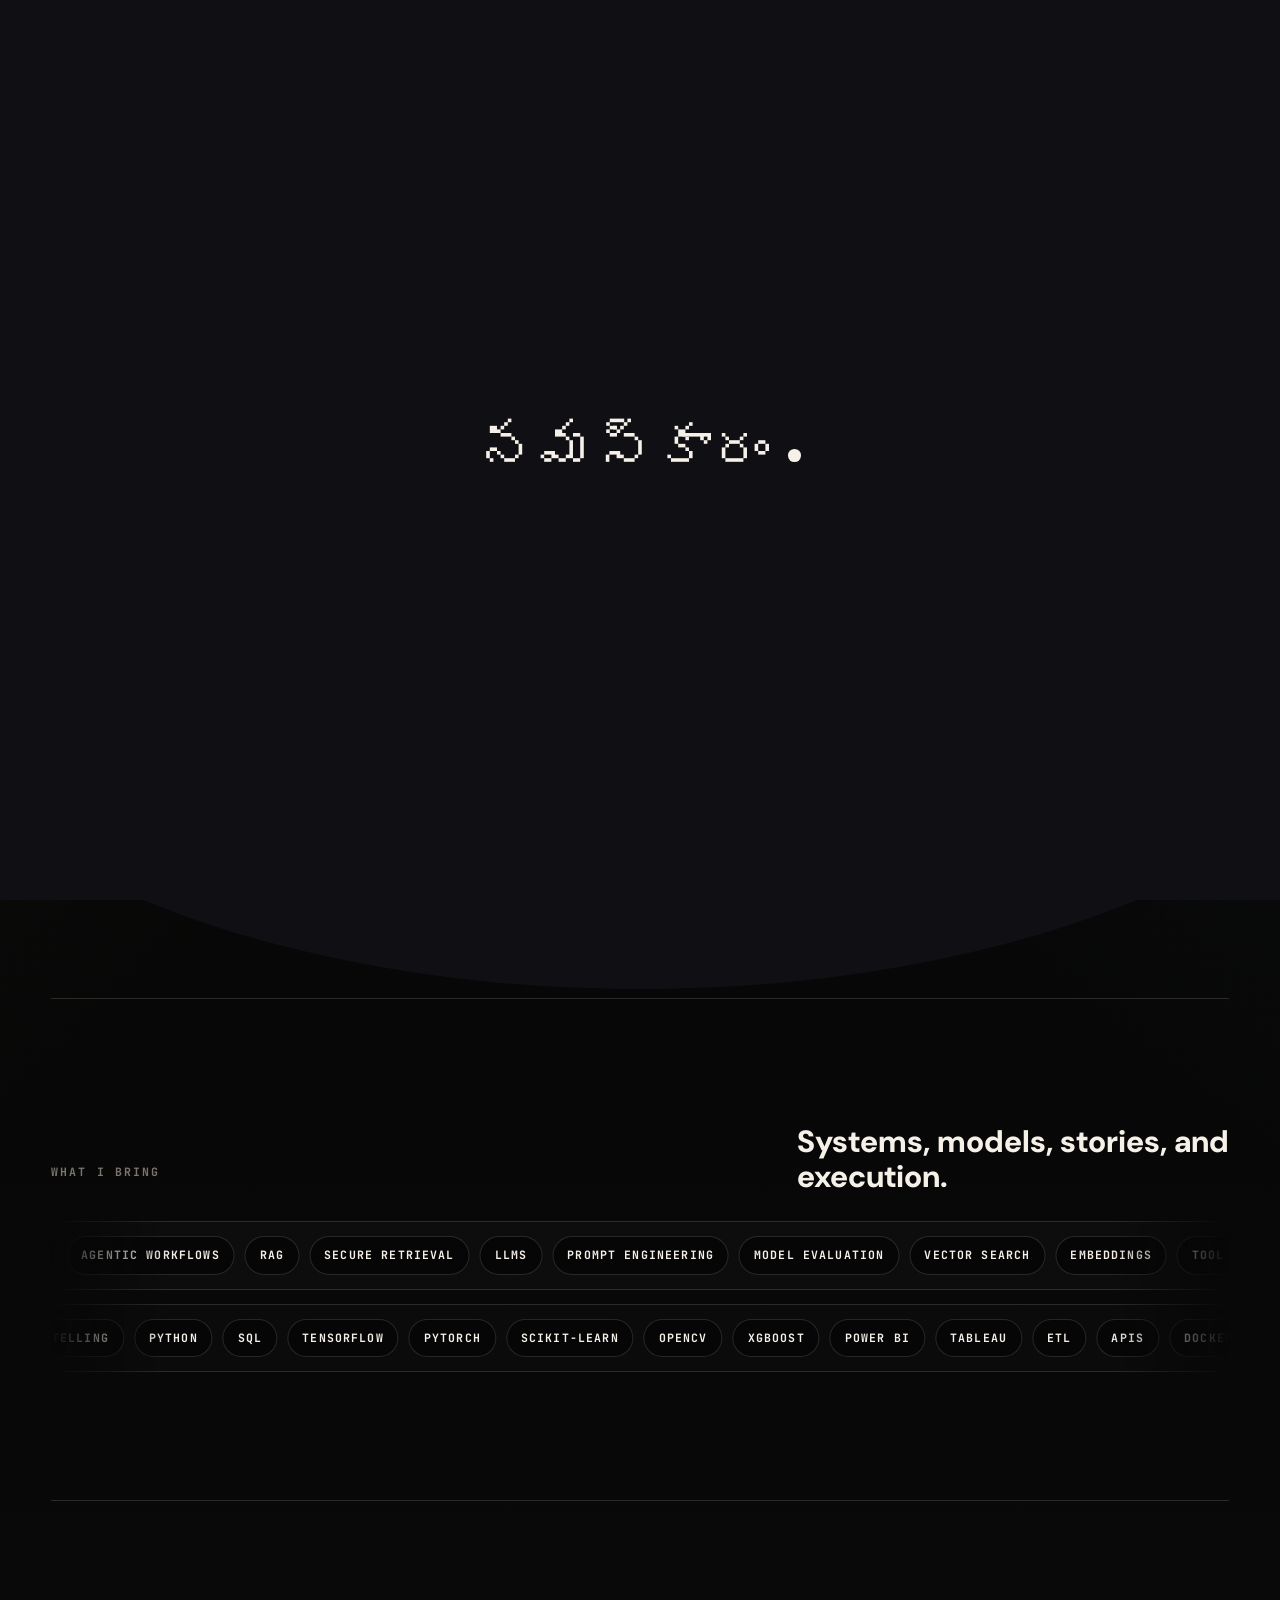
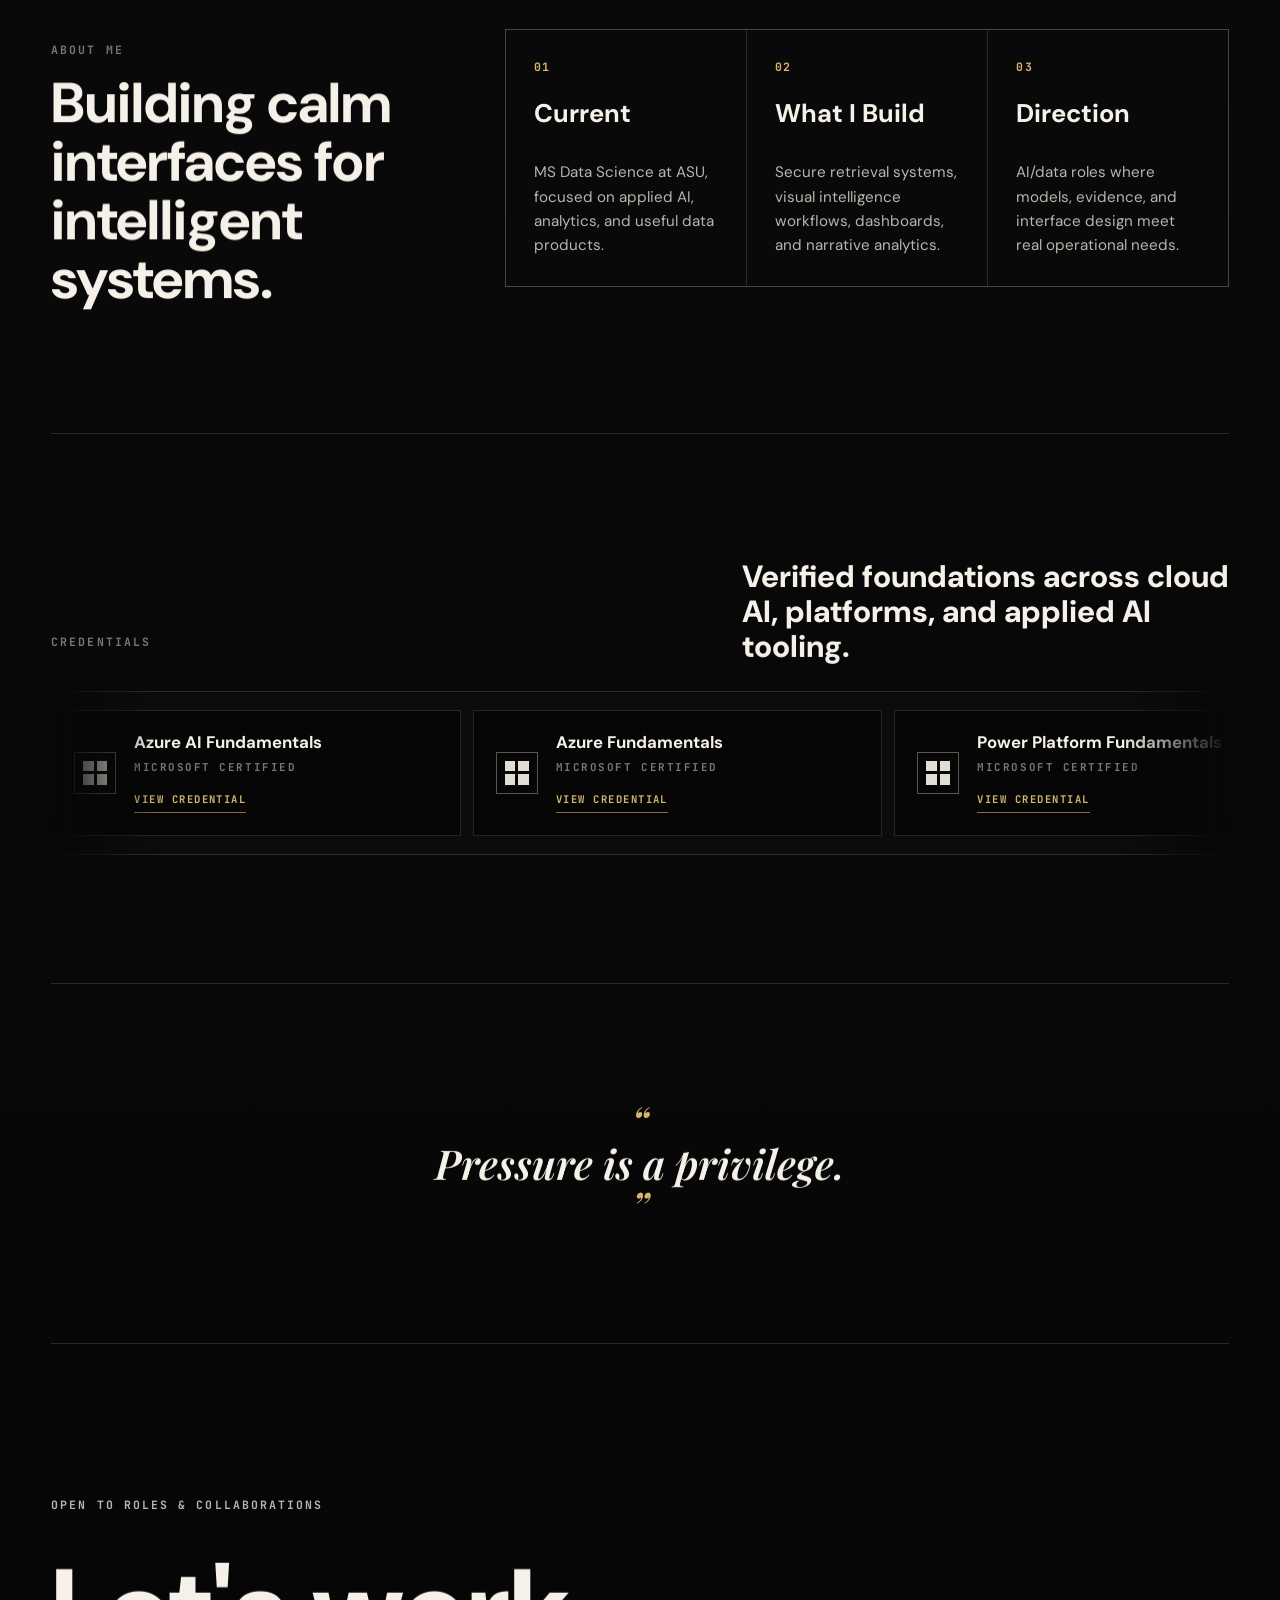
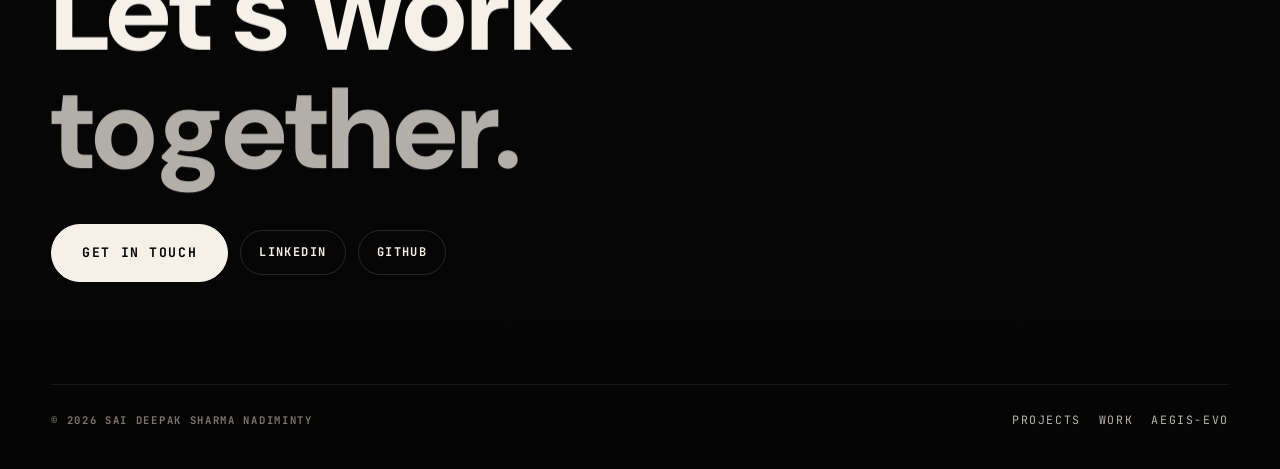
==== index.html @ 0e32b90c "inspired transition" ====
<!DOCTYPE html>
<html lang="en">
<head>
    <meta charset="UTF-8" />
    <meta name="viewport" content="width=device-width, initial-scale=1.0" />
    <title>Sai Deepak Sharma Nadiminty | AI/Data Portfolio</title>
    <meta name="description" content="Minimal portfolio homepage for Sai Deepak Sharma Nadiminty, AI/data scientist building applied AI systems, data products, and visual stories." />
    <meta name="author" content="Sai Deepak Sharma Nadiminty" />
    <meta name="theme-color" content="#050505" />
    <meta property="og:title" content="Sai Deepak Sharma Nadiminty | AI/Data Portfolio" />
    <meta property="og:description" content="Applied AI, secure RAG, computer vision, analytics, and data storytelling." />
    <meta property="og:type" content="website" />
    <meta property="og:image" content="phot ds.jpeg" />
    <link rel="preconnect" href="https://fonts.googleapis.com" />
    <link rel="preconnect" href="https://fonts.gstatic.com" crossorigin />
    <link href="https://fonts.googleapis.com/css2?family=DM+Sans:wght@400;500;600;700;800&amp;family=JetBrains+Mono:wght@400;600;700&amp;family=Playfair+Display:ital,wght@1,600&amp;display=swap" rel="stylesheet" />
    <script>
        (function () {
            var d = document.documentElement;
            var reduced = window.matchMedia("(prefers-reduced-motion: reduce)").matches;
            var arriving = false;
            try { arriving = !!sessionStorage.getItem("sdsn-transition"); } catch (e) {}
            if (arriving) d.classList.add("is-arriving");
            else if (!reduced) d.classList.add("is-loading");
            setTimeout(function () { d.classList.remove("is-arriving", "is-loading"); }, 4000);
        })();
    </script>
    <link rel="stylesheet" href="styles.css?v=award-29" />
    <noscript>
        <style>
            .loading-screen { display: none !important; }
            .luxury-reveal,
            .luxury-reveal [data-stagger] > * {
                opacity: 1 !important;
                transform: none !important;
            }
        </style>
    </noscript>
</head>
<body class="home-page">
    <div class="loading-screen" aria-hidden="true">
        <div class="rounded-div-wrap top"><div class="rounded-div"></div></div>
        <div class="loading-words">
            <span class="loading-word">Hello</span>
            <span class="dot"></span>
        </div>
        <div class="rounded-div-wrap bottom"><div class="rounded-div"></div></div>
    </div>

    <a class="skip-link" href="#main">Skip to content</a>

    <header class="site-header">
        <a class="brand" href="index.html" aria-label="SDSN home">SDSN</a>
        <button class="nav-toggle" type="button" aria-label="Open navigation" aria-expanded="false">
            <span></span>
        </button>
        <nav class="site-nav" aria-label="Primary navigation">
            <a href="work.html">Projects</a>
            <a href="profile.html">Work</a>
            <a href="aegis-evo.html">Aegis-Evo</a>
            <a href="resume_new.pdf">Resume</a>
        </nav>
    </header>

    <main id="main">
        <section class="home-hero luxury-reveal">
            <div class="home-copy">
                <p class="eyebrow">AI / DATA / SYSTEMS</p>
                <h1><span class="name-primary">Sai Deepak</span><span class="name-secondary">Sharma Nadiminty</span></h1>
                <p class="home-position">I design applied AI systems and data products that make complex signals usable.</p>
                <div class="signal-strip" aria-label="Current focus">
                    <span>MS Data Science at ASU</span>
                    <span>Strategic Marketing Analyst</span>
                    <span>AI / ML / Analytics</span>
                </div>
                <p class="home-note">
                    I work across secure retrieval, visual intelligence, predictive analytics, and data storytelling. My focus is building tools that feel calm to use, but rigorous underneath.
                </p>
                <div class="action-row">
                    <a class="button primary" href="work.html"><span>View Projects</span></a>
                    <a class="button" href="profile.html"><span>Work</span></a>
                    <a class="button" href="aegis-evo.html"><span>Case Study</span></a>
                    <a class="button ghost" href="resume_new.pdf"><span>Resume</span></a>
                    <a class="github-icon-link" href="https://github.com/deepaksharma0801" target="_blank" rel="noreferrer" aria-label="Open GitHub profile">
                        <svg viewBox="0 0 24 24" focusable="false" aria-hidden="true">
                            <path d="M12 2C6.48 2 2 6.58 2 12.22c0 4.5 2.86 8.32 6.84 9.67.5.1.68-.22.68-.49 0-.24-.01-1.04-.01-1.9-2.78.62-3.37-1.22-3.37-1.22-.45-1.18-1.11-1.49-1.11-1.49-.91-.64.07-.63.07-.63 1 .07 1.53 1.06 1.53 1.06.9 1.56 2.35 1.11 2.92.85.09-.66.35-1.11.63-1.37-2.22-.26-4.56-1.14-4.56-5.05 0-1.12.39-2.03 1.03-2.75-.1-.26-.45-1.3.1-2.71 0 0 .84-.27 2.75 1.05A9.32 9.32 0 0 1 12 6.9c.85 0 1.7.12 2.5.34 1.9-1.32 2.74-1.05 2.74-1.05.55 1.41.21 2.45.1 2.71.65.72 1.03 1.63 1.03 2.75 0 3.92-2.34 4.78-4.57 5.04.36.32.68.94.68 1.9 0 1.37-.01 2.47-.01 2.81 0 .27.18.59.69.49A10.05 10.05 0 0 0 22 12.22C22 6.58 17.52 2 12 2Z" />
                        </svg>
                    </a>
                </div>
                <a class="scroll-cue" href="#skills-ribbon-title" aria-label="Scroll to skills">
                    <span></span>
                    Scroll
                </a>
            </div>
            <aside class="home-media" aria-label="Portrait of Sai Deepak Sharma Nadiminty">
                <figure class="home-portrait">
                    <img src="phot ds.jpeg" alt="Sai Deepak Sharma Nadiminty" />
                </figure>
            </aside>
        </section>

        <section class="skill-ribbon luxury-reveal" aria-labelledby="skills-ribbon-title">
            <div class="ribbon-heading">
                <p class="section-kicker" id="skills-ribbon-title">What I Bring</p>
                <strong>Systems, models, stories, and execution.</strong>
            </div>
            <div class="skill-marquee" aria-label="AI systems and agent technologies">
                <div class="skill-track">
                    <span>AI Agents</span>
                    <span>Agentic Workflows</span>
                    <span>RAG</span>
                    <span>Secure Retrieval</span>
                    <span>LLMs</span>
                    <span>Prompt Engineering</span>
                    <span>Model Evaluation</span>
                    <span>Vector Search</span>
                    <span>Embeddings</span>
                    <span>Tool Calling</span>
                    <span>Multimodal AI</span>
                    <span>Computer Vision</span>
                    <span>AGI Research</span>
                    <span>AI Safety</span>
                    <span>AI Agents</span>
                    <span>Agentic Workflows</span>
                    <span>RAG</span>
                    <span>Secure Retrieval</span>
                    <span>LLMs</span>
                    <span>Prompt Engineering</span>
                    <span>Model Evaluation</span>
                    <span>Vector Search</span>
                    <span>Embeddings</span>
                    <span>Tool Calling</span>
                    <span>Multimodal AI</span>
                    <span>Computer Vision</span>
                    <span>AGI Research</span>
                    <span>AI Safety</span>
                </div>
            </div>
            <div class="skill-marquee reverse" aria-label="Data, analytics, and engineering technologies">
                <div class="skill-track">
                    <span>Python</span>
                    <span>SQL</span>
                    <span>TensorFlow</span>
                    <span>PyTorch</span>
                    <span>Scikit-Learn</span>
                    <span>OpenCV</span>
                    <span>XGBoost</span>
                    <span>Power BI</span>
                    <span>Tableau</span>
                    <span>ETL</span>
                    <span>APIs</span>
                    <span>Docker</span>
                    <span>GitHub</span>
                    <span>Forecasting</span>
                    <span>Data Storytelling</span>
                    <span>Python</span>
                    <span>SQL</span>
                    <span>TensorFlow</span>
                    <span>PyTorch</span>
                    <span>Scikit-Learn</span>
                    <span>OpenCV</span>
                    <span>XGBoost</span>
                    <span>Power BI</span>
                    <span>Tableau</span>
                    <span>ETL</span>
                    <span>APIs</span>
                    <span>Docker</span>
                    <span>GitHub</span>
                    <span>Forecasting</span>
                    <span>Data Storytelling</span>
                </div>
            </div>
        </section>

        <section class="home-overview luxury-reveal" aria-labelledby="overview-title">
            <div>
                <p class="section-kicker" id="overview-title">About Me</p>
                <h2>Building calm interfaces for intelligent systems.</h2>
            </div>
            <div class="overview-grid" aria-label="Portfolio focus areas" data-stagger>
                <article>
                    <span>01</span>
                    <strong>Current</strong>
                    <p>MS Data Science at ASU, focused on applied AI, analytics, and useful data products.</p>
                </article>
                <article>
                    <span>02</span>
                    <strong>What I Build</strong>
                    <p>Secure retrieval systems, visual intelligence workflows, dashboards, and narrative analytics.</p>
                </article>
                <article>
                    <span>03</span>
                    <strong>Direction</strong>
                    <p>AI/data roles where models, evidence, and interface design meet real operational needs.</p>
                </article>
            </div>
        </section>

        <section class="credential-strip luxury-reveal" aria-labelledby="credential-title">
            <div class="ribbon-heading">
                <p class="section-kicker" id="credential-title">Credentials</p>
                <strong>Verified foundations across cloud AI, platforms, and applied AI tooling.</strong>
            </div>
            <div class="credential-marquee" aria-label="Certifications and credentials">
                <div class="credential-track">
                    <a class="credential-card" href="https://learn.microsoft.com/en-us/users/NSDeepakSharma-5841/credentials/FE0ED9E50D56A40D?ref=https%3a%2f%2fwww.linkedin.com%2f">
                        <span class="logo-mark microsoft-mark" aria-hidden="true"><i></i><i></i><i></i><i></i></span>
                        <span><strong>Azure AI Fundamentals</strong><em>Microsoft Certified</em><b>View credential</b></span>
                    </a>
                    <a class="credential-card" href="https://learn.microsoft.com/en-us/users/nsdeepaksharma-5841/credentials/9ed4a5f6b6298a3?ref=https%3A%2F%2Fwww.linkedin.com%2F">
                        <span class="logo-mark microsoft-mark" aria-hidden="true"><i></i><i></i><i></i><i></i></span>
                        <span><strong>Azure Fundamentals</strong><em>Microsoft Certified</em><b>View credential</b></span>
                    </a>
                    <a class="credential-card" href="https://learn.microsoft.com/en-us/users/nsdeepaksharma-5841/credentials/A2FB8C8C0C4C7532?ref=https%3A%2F%2Fwww.linkedin.com%2F">
                        <span class="logo-mark microsoft-mark" aria-hidden="true"><i></i><i></i><i></i><i></i></span>
                        <span><strong>Power Platform Fundamentals</strong><em>Microsoft Certified</em><b>View credential</b></span>
                    </a>
                    <a class="credential-card" href="https://verify.skilljar.com/c/kc8pvhdf4278">
                        <span class="logo-mark anthropic-mark" aria-hidden="true">A</span>
                        <span><strong>Anthropic Credential</strong><em>Verified AI coursework</em><b>View credential</b></span>
                    </a>
                    <a class="credential-card" href="https://learn.microsoft.com/en-us/users/NSDeepakSharma-5841/credentials/FE0ED9E50D56A40D?ref=https%3a%2f%2fwww.linkedin.com%2f">
                        <span class="logo-mark microsoft-mark" aria-hidden="true"><i></i><i></i><i></i><i></i></span>
                        <span><strong>Azure AI Fundamentals</strong><em>Microsoft Certified</em><b>View credential</b></span>
                    </a>
                    <a class="credential-card" href="https://learn.microsoft.com/en-us/users/nsdeepaksharma-5841/credentials/9ed4a5f6b6298a3?ref=https%3A%2F%2Fwww.linkedin.com%2F">
                        <span class="logo-mark microsoft-mark" aria-hidden="true"><i></i><i></i><i></i><i></i></span>
                        <span><strong>Azure Fundamentals</strong><em>Microsoft Certified</em><b>View credential</b></span>
                    </a>
                    <a class="credential-card" href="https://learn.microsoft.com/en-us/users/nsdeepaksharma-5841/credentials/A2FB8C8C0C4C7532?ref=https%3A%2F%2Fwww.linkedin.com%2F">
                        <span class="logo-mark microsoft-mark" aria-hidden="true"><i></i><i></i><i></i><i></i></span>
                        <span><strong>Power Platform Fundamentals</strong><em>Microsoft Certified</em><b>View credential</b></span>
                    </a>
                    <a class="credential-card" href="https://verify.skilljar.com/c/kc8pvhdf4278">
                        <span class="logo-mark anthropic-mark" aria-hidden="true">A</span>
                        <span><strong>Anthropic Credential</strong><em>Verified AI coursework</em><b>View credential</b></span>
                    </a>
                </div>
            </div>
        </section>

        <section class="closing-quote luxury-reveal" aria-label="Personal motto">
            <blockquote>Pressure is a privilege.</blockquote>
        </section>
    </main>

    <footer class="site-footer luxury-reveal">
        <div class="footer-cta">
            <p class="eyebrow">Open to roles &amp; collaborations</p>
            <h2 class="footer-title"><span>Let's work</span><span class="footer-title-accent">together.</span></h2>
            <div class="footer-actions">
                <a class="button primary pill-lg" href="mailto:deepak.nadiminti@gmail.com"><span>Get in touch</span></a>
                <a class="button" href="https://www.linkedin.com/in/sai-deepak-sharma-09518b210/" target="_blank" rel="noreferrer"><span>LinkedIn</span></a>
                <a class="button" href="https://github.com/deepaksharma0801" target="_blank" rel="noreferrer"><span>GitHub</span></a>
            </div>
        </div>
        <div class="footer-meta">
            <p>© 2026 Sai Deepak Sharma Nadiminty</p>
            <div class="footer-links">
                <a href="work.html">Projects</a>
                <a href="profile.html">Work</a>
                <a href="aegis-evo.html">Aegis-Evo</a>
            </div>
        </div>
    </footer>

    <script src="assets/vendor/gsap.min.js"></script>
    <script src="assets/vendor/ScrollTrigger.min.js"></script>
    <script src="assets/vendor/lenis.min.js"></script>
    <script src="script.js?v=award-29"></script>
    <script src="motion.js?v=award-29"></script>
</body>
</html>
---- styles.css ----
:root {
    --black: #050505;
    --graphite: #151515;
    --graphite-2: #202020;
    --ivory: #f5f0e8;
    --platinum: #b9b5ad;
    --dim: #7b766d;
    --gold: #d7b56d;
    --blue: #8fb8c8;
    --line: rgba(245, 240, 232, 0.14);
    --line-soft: rgba(245, 240, 232, 0.08);
    --panel: rgba(245, 240, 232, 0.045);
    --max: 1240px;
    --serifless: "DM Sans", Inter, system-ui, -apple-system, BlinkMacSystemFont, "Segoe UI", sans-serif;
    --mono: "JetBrains Mono", "SFMono-Regular", Consolas, monospace;
    --quote: "Playfair Display", Georgia, "Times New Roman", serif;
    --ease-out: cubic-bezier(0.16, 1, 0.3, 1);
    --ease-inout: cubic-bezier(0.76, 0, 0.24, 1);
    --dur-fast: 0.2s;
    --dur-base: 0.45s;
    --dur-slow: 0.8s;
    --rise: 24px;
    --stagger: 70ms;
}

* {
    box-sizing: border-box;
}

html {
    scroll-behavior: smooth;
    background: var(--black);
}

body {
    margin: 0;
    min-height: 100vh;
    overflow-x: hidden;
    background:
        linear-gradient(140deg, rgba(215, 181, 109, 0.055) 0%, transparent 24%),
        linear-gradient(215deg, rgba(143, 184, 200, 0.05) 0%, transparent 26%),
        linear-gradient(180deg, #050505 0%, #090909 48%, #050505 100%);
    color: var(--ivory);
    font-family: var(--serifless);
    line-height: 1.6;
}

body::before {
    content: "";
    position: fixed;
    inset: 0;
    z-index: -1;
    background-image:
        repeating-linear-gradient(90deg, rgba(245, 240, 232, 0.018) 0 1px, transparent 1px 4px),
        repeating-linear-gradient(0deg, rgba(245, 240, 232, 0.012) 0 1px, transparent 1px 5px);
    opacity: 0.11;
    mix-blend-mode: screen;
}

a {
    color: inherit;
}

:focus-visible {
    outline: 1px solid rgba(215, 181, 109, 0.75);
    outline-offset: 3px;
}

img {
    display: block;
    max-width: 100%;
}

.home-copy,
.work-content,
.profile-copy,
.case-copy,
.minimal-list strong,
.home-note,
.lede,
.body-copy,
.project-summary {
    min-width: 0;
}

.skip-link {
    position: absolute;
    left: 24px;
    top: -80px;
    z-index: 20;
    padding: 10px 14px;
    border: 1px solid var(--line);
    background: var(--ivory);
    color: var(--black);
    text-decoration: none;
}

.skip-link:focus {
    top: 18px;
}

/* ---------------------------------------------------------------------------
   Loading / transition screen (Snellenberg anatomy):
   a fixed panel with convex curved edges made from oversized rounded divs in
   overflow-hidden wraps. Reused for the hello preloader and page transitions.
   Hidden by default; html.is-loading / html.is-arriving (stamped by the inline
   head script before first paint) start it covering the page.
--------------------------------------------------------------------------- */
.loading-screen {
    position: fixed;
    inset: 0;
    z-index: 100;
    display: grid;
    place-items: center;
    background: #101014;
    pointer-events: none;
    visibility: hidden;
    transform: translateY(100%);
}

html.is-loading .loading-screen,
html.is-arriving .loading-screen {
    visibility: visible;
    transform: translateY(0);
}

.rounded-div-wrap {
    position: absolute;
    left: 0;
    width: 100%;
    height: 10vh;
    overflow: hidden;
    pointer-events: none;
}

.rounded-div-wrap.top {
    top: 0;
    transform: translateY(-99%);
}

.rounded-div-wrap.bottom {
    bottom: 0;
    transform: translateY(99%);
}

.rounded-div {
    position: absolute;
    left: -10%;
    width: 120%;
    height: 750px;
    background: #101014;
    border-radius: 50%;
}

.rounded-div-wrap.top .rounded-div {
    top: 0;
}

.rounded-div-wrap.bottom .rounded-div {
    bottom: 0;
}

.loading-words {
    display: flex;
    align-items: center;
    gap: 0.32em;
    color: var(--ivory);
    font-size: clamp(2.1rem, 5vw, 3.6rem);
    font-weight: 500;
    line-height: 1;
}

.loading-words .dot {
    width: 0.22em;
    height: 0.22em;
    border-radius: 50%;
    background: var(--ivory);
    align-self: center;
    margin-top: 0.18em;
}

.loading-word {
    display: block;
    min-height: 1em;
}

.site-header {
    position: sticky;
    top: 0;
    z-index: 30;
    display: flex;
    align-items: center;
    justify-content: space-between;
    width: min(100% - 8vw, var(--max));
    margin: 0 auto;
    padding: 22px 0;
    border-bottom: 1px solid var(--line-soft);
    backdrop-filter: blur(18px);
}

.brand,
.site-nav a,
.nav-toggle {
    font-family: var(--mono);
    font-size: 0.76rem;
    font-weight: 700;
    letter-spacing: 0.16em;
    text-transform: uppercase;
    text-decoration: none;
}

.brand {
    color: var(--ivory);
}

.site-nav {
    display: flex;
    gap: clamp(18px, 3vw, 36px);
    align-items: center;
}

.site-nav a {
    color: var(--platinum);
    position: relative;
}

.site-nav a::after {
    content: "";
    position: absolute;
    left: 0;
    bottom: -8px;
    width: 0;
    height: 1px;
    background: var(--gold);
    transition: width 0.28s ease;
}

.site-nav a:hover::after,
.site-nav a[aria-current="page"]::after {
    width: 100%;
}

.nav-toggle {
    display: none;
    width: 42px;
    height: 42px;
    border: 1px solid var(--line);
    border-radius: 999px;
    background: transparent;
    color: var(--ivory);
}

.nav-toggle span,
.nav-toggle span::before,
.nav-toggle span::after {
    display: block;
    width: 16px;
    height: 1px;
    margin: 0 auto;
    background: currentColor;
    content: "";
    transition: transform 0.24s ease;
}

.nav-toggle span::before {
    transform: translateY(-6px);
}

.nav-toggle span::after {
    transform: translateY(5px);
}

body.nav-open .nav-toggle span {
    background: transparent;
}

body.nav-open .nav-toggle span::before {
    transform: rotate(45deg);
}

body.nav-open .nav-toggle span::after {
    transform: rotate(-45deg);
}

main {
    width: min(100% - 8vw, var(--max));
    margin: 0 auto;
}

.home-hero {
    min-height: calc(100vh - 88px);
    display: grid;
    grid-template-columns: minmax(0, 0.94fr) minmax(280px, 0.36fr);
    gap: clamp(42px, 8vw, 118px);
    align-items: center;
    padding: clamp(48px, 7vw, 96px) 0 clamp(58px, 8vw, 108px);
}

.eyebrow,
.section-kicker,
.meta,
.project-number,
.mini-label {
    color: var(--dim);
    font-family: var(--mono);
    font-size: 0.72rem;
    font-weight: 700;
    letter-spacing: 0.18em;
    text-transform: uppercase;
}

.home-copy h1,
.page-hero h1,
.section-heading h2,
.case-title {
    margin: 0;
    color: var(--ivory);
    font-weight: 800;
    letter-spacing: 0;
    line-height: 0.82;
}

.home-copy h1 {
    margin-top: clamp(24px, 4vw, 46px);
    font-size: clamp(4rem, 7.2vw, 6.75rem);
    max-width: 820px;
    overflow-wrap: normal;
    position: relative;
}

.home-copy h1 span {
    display: block;
}

.home-copy h1 .name-primary {
    color: var(--ivory);
}

.home-copy h1 .name-secondary {
    color: rgba(245, 240, 232, 0.72);
}

.home-copy h1::after {
    content: "";
    position: absolute;
    left: 0;
    bottom: -18px;
    width: min(220px, 42%);
    height: 1px;
    background: linear-gradient(90deg, var(--gold), transparent);
    transform: scaleX(1);
    transform-origin: left;
    transition: transform 1s var(--ease-out) 0.7s;
}

html.has-motion body:not(.hero-done) .home-copy h1::after {
    transform: scaleX(0);
    transition: none;
}

.home-position {
    max-width: 660px;
    margin: clamp(32px, 4vw, 48px) 0 0;
    color: var(--ivory);
    font-size: clamp(1.35rem, 2.3vw, 2.25rem);
    line-height: 1.12;
    letter-spacing: 0;
}

.signal-strip {
    width: min(100%, 680px);
    display: grid;
    grid-template-columns: repeat(3, minmax(0, 1fr));
    gap: 1px;
    margin-top: clamp(22px, 3vw, 32px);
    border: 1px solid var(--line);
    background: var(--line);
}

.signal-strip span {
    min-height: 52px;
    display: flex;
    align-items: center;
    padding: 13px 15px;
    color: var(--platinum);
    background: rgba(5, 5, 5, 0.84);
    font-family: var(--mono);
    font-size: 0.66rem;
    font-weight: 700;
    letter-spacing: 0.1em;
    line-height: 1.35;
    text-transform: uppercase;
}

.home-note,
.lede,
.body-copy,
.site-footer p,
.project-summary,
.profile-copy p,
.case-copy p {
    color: var(--platinum);
}

.home-note {
    max-width: 620px;
    margin-top: 22px;
    font-size: 1.03rem;
    line-height: 1.75;
}

.action-row {
    display: flex;
    flex-wrap: wrap;
    gap: 10px;
    margin-top: 34px;
}

.button {
    min-height: 44px;
    display: inline-flex;
    align-items: center;
    justify-content: center;
    padding: 12px 18px;
    border: 1px solid var(--line);
    border-radius: 999px;
    color: var(--ivory);
    background: transparent;
    font-family: var(--mono);
    font-size: 0.75rem;
    font-weight: 700;
    letter-spacing: 0.12em;
    text-decoration: none;
    text-transform: uppercase;
    position: relative;
    overflow: hidden;
    transition: transform 0.24s ease, border-color 0.24s ease, background 0.24s ease;
}

/* Pill fill: a circle rises from below the pill and floods it on hover. */
.button {
    --fill: var(--ivory);
    --ink-hover: var(--black);
    transition: color 0.35s var(--ease-out), border-color 0.35s ease;
}

.button::before {
    content: "";
    position: absolute;
    left: -12%;
    top: 108%;
    width: 124%;
    aspect-ratio: 1 / 1;
    border-radius: 50%;
    background: var(--fill);
    transition: top 0.5s var(--ease-out);
    z-index: 1;
}

.button > span {
    position: relative;
    z-index: 2;
}

.button:hover::before,
.button:focus-visible::before {
    top: -60%;
}

.button:hover,
.button:focus-visible {
    color: var(--ink-hover);
    border-color: var(--ivory);
}

.button.primary {
    background: var(--ivory);
    border-color: var(--ivory);
    color: var(--black);
    --fill: #141416;
    --ink-hover: var(--ivory);
}

.button.ghost {
    color: var(--gold);
}

.github-link {
    width: max-content;
    min-height: 48px;
    display: inline-flex;
    align-items: center;
    gap: 12px;
    margin-top: 34px;
    padding: 10px 16px 10px 10px;
    border: 1px solid var(--line);
    border-radius: 999px;
    color: var(--ivory);
    background: rgba(245, 240, 232, 0.018);
    font-family: var(--mono);
    font-size: 0.72rem;
    font-weight: 700;
    letter-spacing: 0.14em;
    text-decoration: none;
    text-transform: uppercase;
    transition: border-color 0.28s ease, background 0.28s ease, transform 0.28s ease;
}

.github-link:hover,
.github-link:focus-visible {
    border-color: rgba(215, 181, 109, 0.52);
    background: rgba(245, 240, 232, 0.045);
    transform: translateY(-2px);
}

.github-icon {
    width: 28px;
    height: 28px;
    display: inline-grid;
    place-items: center;
    flex: 0 0 28px;
    border: 1px solid rgba(245, 240, 232, 0.22);
    border-radius: 999px;
    color: var(--ivory);
    background: rgba(5, 5, 5, 0.72);
}

.github-icon.small {
    width: 19px;
    height: 19px;
    flex-basis: 19px;
    border: 0;
    background: transparent;
}

.github-icon svg {
    width: 16px;
    height: 16px;
    fill: currentColor;
}

.github-icon.small svg {
    width: 17px;
    height: 17px;
}

.github-icon-link {
    width: 44px;
    height: 44px;
    display: inline-grid;
    place-items: center;
    border: 1px solid var(--line);
    border-radius: 999px;
    color: var(--ivory);
    background: rgba(245, 240, 232, 0.018);
    text-decoration: none;
    transition: border-color 0.28s ease, background 0.28s ease, transform 0.28s ease;
}

.github-icon-link:hover,
.github-icon-link:focus-visible {
    border-color: rgba(215, 181, 109, 0.52);
    background: rgba(245, 240, 232, 0.045);
    transform: translateY(-2px);
}

.github-icon-link svg {
    width: 19px;
    height: 19px;
    fill: currentColor;
}

.home-media {
    display: grid;
    align-content: center;
    justify-self: end;
    width: min(100%, 390px);
}

.home-portrait {
    margin: 0;
    position: relative;
    border: 1px solid var(--line);
    background: var(--graphite);
    box-shadow: 0 22px 70px rgba(0, 0, 0, 0.24);
    overflow: hidden;
    transform: translateZ(0);
    transition: transform 0.75s var(--ease-out), border-color 0.32s ease;
}

.home-portrait img {
    width: 100%;
    aspect-ratio: 4 / 4.85;
    object-fit: cover;
    object-position: center 18%;
    filter: grayscale(0.38) saturate(0.68) contrast(1.02) brightness(0.92);
    transform: scale(1.025);
    transition: transform 1.2s var(--ease-out), filter 0.8s ease;
}

.home-portrait:hover {
    transform: translateY(-2px);
    border-color: rgba(245, 240, 232, 0.24);
}

.home-portrait:hover img {
    transform: scale(1.055);
    filter: grayscale(0.22) saturate(0.78) contrast(1.02) brightness(0.96);
}

.scroll-cue {
    display: inline-flex;
    align-items: center;
    gap: 12px;
    width: max-content;
    margin-top: 34px;
    color: var(--dim);
    font-family: var(--mono);
    font-size: 0.68rem;
    font-weight: 700;
    letter-spacing: 0.16em;
    text-decoration: none;
    text-transform: uppercase;
    transition: color 0.24s ease;
}

.scroll-cue span {
    width: 34px;
    height: 1px;
    background: linear-gradient(90deg, var(--gold), transparent);
    transform-origin: left;
    animation: scroll-pulse 1.9s ease-in-out infinite;
}

.scroll-cue:hover {
    color: var(--gold);
}

@keyframes scroll-pulse {
    0%, 100% { transform: scaleX(0.45); opacity: 0.45; }
    50% { transform: scaleX(1); opacity: 1; }
}

.home-overview,
.skill-ribbon,
.credential-strip,
.page-section {
    padding: clamp(72px, 10vw, 140px) 0;
    border-top: 1px solid var(--line);
}

.skill-ribbon {
    display: grid;
    gap: 14px;
    overflow: hidden;
}

.ribbon-heading {
    display: flex;
    align-items: end;
    justify-content: space-between;
    gap: 24px;
}

.ribbon-heading strong {
    max-width: 520px;
    color: var(--ivory);
    font-size: clamp(1.35rem, 2.4vw, 2.4rem);
    line-height: 1.02;
    font-weight: 800;
}

.ribbon-heading + .skill-marquee {
    margin-top: 14px;
}

.skill-marquee {
    width: 100%;
    overflow: hidden;
    border-block: 1px solid var(--line);
    background: rgba(245, 240, 232, 0.025);
    mask-image: linear-gradient(90deg, transparent, #000 10%, #000 90%, transparent);
}

.skill-marquee.reverse {
    background: rgba(245, 240, 232, 0.014);
}

.skill-track {
    display: flex;
    width: max-content;
    gap: 10px;
    padding: 14px 0;
    animation: skill-scroll 72s linear infinite;
}

.skill-marquee.reverse .skill-track {
    animation-name: skill-scroll-reverse;
    animation-duration: 78s;
}

.skill-marquee:hover .skill-track,
.skill-marquee:focus-within .skill-track {
    animation-play-state: paused;
}

.skill-track span {
    display: inline-flex;
    align-items: center;
    min-height: 38px;
    padding: 9px 14px;
    border: 1px solid rgba(245, 240, 232, 0.14);
    border-radius: 999px;
    color: var(--ivory);
    background: rgba(5, 5, 5, 0.72);
    font-family: var(--mono);
    font-size: 0.72rem;
    font-weight: 700;
    letter-spacing: 0.1em;
    text-transform: uppercase;
    white-space: nowrap;
}

@keyframes skill-scroll {
    to { transform: translateX(-50%); }
}

@keyframes skill-scroll-reverse {
    from { transform: translateX(-50%); }
    to { transform: translateX(0); }
}

.home-overview {
    display: grid;
    grid-template-columns: minmax(260px, 0.52fr) minmax(0, 1fr);
    gap: clamp(32px, 6vw, 88px);
    align-items: start;
}

.home-overview h2 {
    max-width: 520px;
    margin: 18px 0 0;
    color: var(--ivory);
    font-size: clamp(2.3rem, 4.4vw, 5.4rem);
    line-height: 0.92;
    letter-spacing: 0;
}

.overview-grid {
    display: grid;
    grid-template-columns: repeat(3, minmax(0, 1fr));
    border: 1px solid var(--line);
    background: var(--line);
    gap: 1px;
}

.overview-grid article {
    min-height: 220px;
    display: grid;
    align-content: space-between;
    gap: 24px;
    padding: clamp(18px, 3vw, 28px);
    background: rgba(5, 5, 5, 0.88);
}

.overview-grid span {
    color: var(--gold);
    font-family: var(--mono);
    font-size: 0.72rem;
    font-weight: 700;
    letter-spacing: 0.16em;
}

.overview-grid strong {
    display: block;
    color: var(--ivory);
    font-size: clamp(1.2rem, 2vw, 1.75rem);
    line-height: 1;
}

.overview-grid p {
    margin: 10px 0 0;
    color: var(--platinum);
    font-size: 0.95rem;
}

.section-quote {
    grid-column: 1 / -1;
    margin: clamp(22px, 4vw, 44px) 0 0;
    padding-top: clamp(18px, 3vw, 30px);
    border-top: 1px solid var(--line-soft);
    text-align: center;
}

.section-quote blockquote {
    margin: 0 auto;
    max-width: 820px;
    color: var(--ivory);
    font-family: var(--quote);
    font-size: clamp(1.45rem, 2.35vw, 2.65rem);
    font-style: italic;
    font-weight: 600;
    line-height: 1.05;
}

.section-quote blockquote::before,
.section-quote blockquote::after {
    color: var(--gold);
}

.section-quote blockquote::before {
    content: open-quote;
}

.section-quote blockquote::after {
    content: close-quote;
}

.credential-strip {
    display: grid;
    gap: 28px;
    overflow: hidden;
}

.credential-marquee {
    overflow: hidden;
    border-block: 1px solid var(--line);
    background: rgba(245, 240, 232, 0.018);
    mask-image: linear-gradient(90deg, transparent, #000 9%, #000 91%, transparent);
}

.credential-track {
    display: flex;
    width: max-content;
    gap: 12px;
    padding: 18px 0;
    animation: credential-scroll 60s linear infinite;
}

.credential-marquee:hover .credential-track,
.credential-marquee:focus-within .credential-track {
    animation-play-state: paused;
}

.credential-card {
    min-width: clamp(300px, 32vw, 460px);
    min-height: 116px;
    display: flex;
    align-items: center;
    gap: 18px;
    padding: 22px;
    border: 1px solid rgba(245, 240, 232, 0.14);
    color: var(--ivory);
    background: rgba(5, 5, 5, 0.72);
    text-decoration: none;
    cursor: pointer;
    transition: transform 0.28s ease, border-color 0.28s ease, background 0.28s ease;
}

.credential-card:hover,
.credential-card:focus-visible {
    transform: translateY(-2px);
    border-color: rgba(245, 240, 232, 0.34);
    background: rgba(245, 240, 232, 0.045);
}

.credential-card strong,
.credential-card em,
.credential-card b {
    display: block;
}

.credential-card strong {
    color: var(--ivory);
    font-size: 1.05rem;
    line-height: 1.1;
}

.credential-card em {
    margin-top: 8px;
    color: var(--dim);
    font-family: var(--mono);
    font-size: 0.68rem;
    font-style: normal;
    font-weight: 700;
    letter-spacing: 0.14em;
    text-transform: uppercase;
}

.credential-card b {
    width: max-content;
    margin-top: 14px;
    padding-bottom: 4px;
    border-bottom: 1px solid rgba(215, 181, 109, 0.6);
    color: var(--gold);
    font-family: var(--mono);
    font-size: 0.66rem;
    font-weight: 700;
    letter-spacing: 0.14em;
    text-transform: uppercase;
}

.closing-quote {
    padding: clamp(62px, 9vw, 118px) 0;
    border-top: 1px solid var(--line);
    text-align: center;
}

.closing-quote blockquote {
    margin: 0 auto;
    max-width: 760px;
    color: var(--ivory);
    font-family: var(--quote);
    font-size: clamp(1.55rem, 3.2vw, 3.25rem);
    font-style: italic;
    font-weight: 600;
    line-height: 1.05;
}

.closing-quote blockquote::before,
.closing-quote blockquote::after {
    color: var(--gold);
}

.closing-quote blockquote::before {
    content: open-quote;
}

.closing-quote blockquote::after {
    content: close-quote;
}

.certification-grid {
    display: grid;
    grid-template-columns: repeat(4, minmax(0, 1fr));
    gap: 1px;
    border: 1px solid var(--line);
    background: var(--line);
}

.cert-card {
    min-height: 178px;
    display: grid;
    align-content: space-between;
    gap: 22px;
    padding: clamp(18px, 2.5vw, 28px);
    color: var(--ivory);
    background: var(--black);
    text-decoration: none;
    transition: background 0.3s ease, transform 0.3s ease;
}

.cert-card:hover,
.cert-card:focus-visible {
    background: rgba(245, 240, 232, 0.045);
    transform: translateY(-2px);
}

.cert-card strong,
.cert-card em {
    display: block;
}

.cert-card strong {
    color: var(--ivory);
    font-size: clamp(1rem, 1.35vw, 1.22rem);
    line-height: 1.12;
}

.cert-card em {
    margin-top: 12px;
    color: var(--dim);
    font-family: var(--mono);
    font-size: 0.62rem;
    font-style: normal;
    font-weight: 700;
    letter-spacing: 0.12em;
    line-height: 1.5;
    text-transform: uppercase;
}

.logo-mark {
    width: 42px;
    height: 42px;
    flex: 0 0 42px;
    display: grid;
    place-items: center;
    border: 1px solid rgba(245, 240, 232, 0.34);
    color: var(--ivory);
}

.microsoft-mark {
    grid-template-columns: repeat(2, 1fr);
    gap: 3px;
    padding: 8px;
}

.microsoft-mark i {
    display: block;
    width: 100%;
    height: 100%;
    background: var(--ivory);
    opacity: 0.92;
}

.anthropic-mark {
    font-family: var(--quote);
    font-size: 1.55rem;
    font-style: italic;
    font-weight: 600;
}

@keyframes credential-scroll {
    to { transform: translateX(-50%); }
}

.minimal-list {
    margin-top: 26px;
}

.minimal-list a,
.detail-link {
    display: grid;
    grid-template-columns: 70px minmax(0, 1fr) auto;
    gap: 18px;
    align-items: baseline;
    padding: 20px 0;
    border-bottom: 1px solid var(--line-soft);
    text-decoration: none;
}

.minimal-list span,
.minimal-list em {
    color: var(--dim);
    font-family: var(--mono);
    font-size: 0.74rem;
    font-style: normal;
    letter-spacing: 0.12em;
}

.minimal-list strong {
    color: var(--ivory);
    font-size: clamp(1.3rem, 3vw, 2.8rem);
    line-height: 1;
    letter-spacing: 0;
}

.minimal-list a:hover strong {
    color: var(--gold);
}

/* ---------------------------------------------------------------------------
   Footer: big closing CTA (Snellenberg-style) + meta row.
--------------------------------------------------------------------------- */
.site-footer {
    width: min(100% - 8vw, var(--max));
    margin: 0 auto;
    padding: clamp(76px, 11vw, 150px) 0 40px;
    border-top: 1px solid var(--line);
}

.footer-cta {
    display: grid;
    gap: clamp(20px, 3vw, 34px);
    padding-bottom: clamp(52px, 8vw, 110px);
}

.footer-title {
    margin: 0;
    color: var(--ivory);
    font-size: clamp(3.2rem, 9vw, 9.5rem);
    font-weight: 800;
    line-height: 0.9;
    letter-spacing: 0;
}

.footer-title span {
    display: block;
}

.footer-title .footer-title-accent {
    color: rgba(245, 240, 232, 0.72);
}

.footer-actions {
    display: flex;
    flex-wrap: wrap;
    align-items: center;
    gap: 12px;
    margin-top: 8px;
}

.button.pill-lg {
    min-height: 58px;
    padding: 16px 30px;
    font-size: 0.82rem;
}

.footer-meta {
    display: flex;
    flex-wrap: wrap;
    justify-content: space-between;
    align-items: center;
    gap: 18px 24px;
    padding-top: 26px;
    border-top: 1px solid var(--line-soft);
}

.footer-meta p {
    margin: 0;
    color: var(--dim);
    font-family: var(--mono);
    font-size: 0.66rem;
    font-weight: 700;
    letter-spacing: 0.16em;
    text-transform: uppercase;
}

.footer-links {
    display: flex;
    gap: 18px;
}

.site-footer a:not(.button) {
    color: var(--platinum);
    font-family: var(--mono);
    font-size: 0.72rem;
    letter-spacing: 0.14em;
    text-transform: uppercase;
    text-decoration: none;
    position: relative;
    transition: color var(--dur-fast) ease;
}

.site-footer a:not(.button)::after {
    content: "";
    position: absolute;
    left: 0;
    bottom: -6px;
    width: 100%;
    height: 1px;
    background: var(--gold);
    transform: scaleX(0);
    transform-origin: left;
    transition: transform var(--dur-fast) var(--ease-out);
}

.site-footer a:not(.button):hover::after,
.site-footer a:not(.button):focus-visible::after {
    transform: scaleX(1);
}

.site-footer a:not(.button):hover {
    color: var(--gold);
}

.page-hero {
    padding: clamp(76px, 10vw, 150px) 0 clamp(46px, 7vw, 96px);
    border-bottom: 1px solid var(--line);
}

.page-hero h1 {
    margin-top: 24px;
    font-size: clamp(4rem, 12vw, 12rem);
}

.lede {
    max-width: 760px;
    margin-top: 28px;
    font-size: clamp(1.15rem, 2vw, 1.8rem);
    line-height: 1.25;
    letter-spacing: 0;
}

.work-list {
    display: grid;
    gap: clamp(40px, 7vw, 92px);
}

.work-item {
    display: grid;
    grid-template-columns: minmax(280px, 0.75fr) minmax(0, 1fr);
    gap: clamp(26px, 5vw, 72px);
    padding-bottom: clamp(40px, 7vw, 80px);
    border-bottom: 1px solid var(--line);
    min-height: 520px;
    align-items: stretch;
}

.work-item.compact {
    grid-template-columns: minmax(280px, 0.75fr) minmax(0, 1fr);
}

.image-frame {
    position: relative;
    overflow: hidden;
    border: 1px solid var(--line);
    background: var(--graphite);
    min-height: 420px;
    height: 100%;
}

.image-frame img {
    width: 100%;
    height: 100%;
    min-height: 420px;
    object-fit: cover;
    filter: grayscale(0.08) saturate(0.92) contrast(1.04);
    transition: transform 0.8s var(--ease-out), filter 0.8s ease;
}

.work-item:hover .image-frame img,
.work-item:focus-within .image-frame img {
    transform: scale(1.03);
    filter: grayscale(0) saturate(1) contrast(1.06);
}

.work-content h2 {
    margin: 14px 0 0;
    color: var(--ivory);
    font-size: clamp(2rem, 5vw, 5.3rem);
    line-height: 0.9;
    letter-spacing: 0;
    position: relative;
    width: max-content;
    max-width: 100%;
    padding-bottom: 0.14em;
}

.work-content h2::after {
    content: "";
    position: absolute;
    left: 0;
    bottom: 0;
    width: min(180px, 60%);
    height: 1px;
    background: linear-gradient(90deg, var(--gold), transparent);
    transform: scaleX(0);
    transform-origin: left;
    transition: transform var(--dur-base) var(--ease-out);
}

.work-item:hover .work-content h2::after,
.work-item:focus-within .work-content h2::after {
    transform: scaleX(1);
}

.work-item .chip {
    transition: border-color var(--dur-fast) ease, color var(--dur-fast) ease;
}

.work-item:hover .chip,
.work-item:focus-within .chip {
    border-color: rgba(245, 240, 232, 0.3);
    color: var(--ivory);
}

.work-content {
    display: grid;
    align-content: center;
}

.project-summary {
    max-width: 740px;
    margin-top: 20px;
}

.proof-grid,
.profile-grid,
.metric-grid,
.capability-grid {
    display: grid;
    grid-template-columns: repeat(3, minmax(0, 1fr));
    gap: 1px;
    margin-top: 28px;
    border: 1px solid var(--line);
    background: var(--line);
}

.capability-grid {
    grid-template-columns: repeat(4, minmax(0, 1fr));
}

.section-heading-row {
    display: flex;
    align-items: end;
    justify-content: space-between;
    gap: 24px;
    margin-bottom: clamp(28px, 5vw, 56px);
}

.section-heading-row p:last-child {
    max-width: 520px;
    margin: 0;
    color: var(--platinum);
    font-size: clamp(1rem, 1.5vw, 1.2rem);
}

.experience-grid {
    display: grid;
    grid-template-columns: repeat(3, minmax(0, 1fr));
    gap: 1px;
    border: 1px solid var(--line);
    background: var(--line);
}

.experience-panel {
    min-height: 580px;
    display: grid;
    grid-template-rows: 92px minmax(142px, auto) 1fr auto;
    align-content: stretch;
    gap: 22px;
    padding: clamp(24px, 4vw, 42px);
    background:
        linear-gradient(145deg, rgba(245, 240, 232, 0.035), transparent 42%),
        var(--black);
    transition: transform 0.35s ease, background 0.35s ease;
}

.experience-panel:hover {
    transform: translateY(-2px);
    background:
        linear-gradient(145deg, rgba(245, 240, 232, 0.055), transparent 48%),
        var(--black);
}

.experience-brand {
    display: flex;
    align-items: start;
    justify-content: space-between;
    gap: 18px;
    min-height: 92px;
}

.experience-brand .meta {
    margin: 0;
    text-align: right;
    white-space: nowrap;
}

.experience-brand div {
    display: grid;
    justify-items: end;
    gap: 8px;
}

.experience-brand div span {
    padding: 7px 10px;
    border: 1px solid var(--line);
    color: var(--platinum);
    font-family: var(--mono);
    font-size: 0.66rem;
    font-weight: 700;
    letter-spacing: 0.14em;
    text-transform: uppercase;
}

.org-mark {
    width: 58px;
    height: 58px;
    display: grid;
    place-items: center;
    border: 1px solid var(--line);
    color: var(--ivory);
    background: rgba(245, 240, 232, 0.035);
    font-family: var(--mono);
    font-size: 0.78rem;
    font-weight: 800;
    letter-spacing: 0.12em;
    text-transform: uppercase;
    box-shadow: inset 0 0 0 1px rgba(5, 5, 5, 0.72);
}

.org-mark-wipro {
    font-size: 1.15rem;
    letter-spacing: 0;
}

.org-mark-research {
    border-radius: 999px;
}

.experience-title-row {
    display: grid;
    gap: 14px;
    align-items: start;
    min-height: 142px;
}

.experience-panel h2 {
    margin: 0;
    color: var(--ivory);
    font-size: clamp(1.55rem, 2.35vw, 2.9rem);
    line-height: 0.98;
    letter-spacing: 0;
}

.experience-company {
    margin: 12px 0 0;
    color: var(--platinum);
    font-size: clamp(1.05rem, 1.5vw, 1.25rem);
}

.experience-panel ul {
    display: grid;
    gap: 14px;
    margin: 0;
    padding: 0;
    list-style: none;
}

.experience-panel li {
    position: relative;
    padding-left: 22px;
    color: var(--platinum);
    line-height: 1.55;
}

.experience-panel li::before {
    content: "";
    position: absolute;
    left: 0;
    top: 0.72em;
    width: 7px;
    height: 1px;
    background: var(--gold);
}

.proof,
.profile-card,
.metric,
.capability {
    padding: 18px;
    background: var(--black);
}

.capability {
    position: relative;
    overflow: hidden;
    transition: background 0.28s ease, transform 0.28s ease;
}

.capability::after {
    content: "";
    position: absolute;
    inset: 0;
    background: linear-gradient(110deg, transparent 12%, rgba(245, 240, 232, 0.06), transparent 88%);
    transform: translateX(-120%);
    transition: transform 0.7s var(--ease-out);
}

.capability:hover {
    background: rgba(245, 240, 232, 0.035);
    transform: translateY(-2px);
}

.capability:hover::after {
    transform: translateX(120%);
}

.proof strong,
.profile-card strong,
.metric strong,
.capability strong {
    display: block;
    color: var(--ivory);
    font-size: 1rem;
}

.proof span,
.profile-card span,
.metric span,
.capability span {
    display: block;
    margin-top: 7px;
    color: var(--dim);
    font-size: 0.86rem;
}

.tool-row {
    display: flex;
    flex-wrap: wrap;
    gap: 8px;
    margin-top: 22px;
}

.chip {
    padding: 7px 10px;
    border: 1px solid var(--line);
    border-radius: 999px;
    color: var(--platinum);
    font-family: var(--mono);
    font-size: 0.68rem;
    letter-spacing: 0.08em;
    text-transform: uppercase;
}

.profile-layout,
.case-layout {
    display: grid;
    grid-template-columns: minmax(0, 0.9fr) minmax(300px, 0.55fr);
    gap: clamp(34px, 6vw, 90px);
}

.profile-copy p,
.case-copy p {
    max-width: 760px;
    font-size: clamp(1.04rem, 1.4vw, 1.22rem);
}

.timeline {
    display: grid;
    gap: 0;
    border-top: 1px solid var(--line);
}

.timeline-item {
    display: grid;
    grid-template-columns: 180px minmax(0, 1fr);
    gap: 28px;
    padding: 24px 0;
    border-bottom: 1px solid var(--line);
}

.timeline-item h3,
.case-copy h2 {
    margin: 0;
    color: var(--ivory);
    font-size: clamp(1.4rem, 2.6vw, 2.4rem);
    line-height: 1;
    letter-spacing: 0;
}

.case-title {
    font-size: clamp(3rem, 8vw, 8rem);
}

.flowchart {
    margin-top: 28px;
    padding: 12px;
    border: 1px solid var(--line);
    background: rgba(245, 240, 232, 0.94);
}

.flowchart img {
    width: 100%;
    max-height: 680px;
    object-fit: contain;
}

.luxury-reveal {
    opacity: 0;
    transform: translateY(var(--rise));
    transition: opacity var(--dur-slow) var(--ease-out), transform var(--dur-slow) var(--ease-out);
}

.luxury-reveal.is-visible {
    opacity: 1;
    transform: translateY(0);
}

/* Child cascade: containers marked data-stagger reveal their cells one step apart.
   Animations (not transitions) so hover transitions stay delay-free afterwards. */
.luxury-reveal:not(.is-visible) [data-stagger] > * {
    opacity: 0;
}

.luxury-reveal.is-visible [data-stagger] > * {
    animation: child-rise var(--dur-base) var(--ease-out) backwards;
}

.luxury-reveal.is-visible [data-stagger] > :nth-child(1) { animation-delay: calc(var(--stagger) * 1); }
.luxury-reveal.is-visible [data-stagger] > :nth-child(2) { animation-delay: calc(var(--stagger) * 2); }
.luxury-reveal.is-visible [data-stagger] > :nth-child(3) { animation-delay: calc(var(--stagger) * 3); }
.luxury-reveal.is-visible [data-stagger] > :nth-child(4) { animation-delay: calc(var(--stagger) * 4); }
.luxury-reveal.is-visible [data-stagger] > :nth-child(5) { animation-delay: calc(var(--stagger) * 5); }
.luxury-reveal.is-visible [data-stagger] > :nth-child(n + 6) { animation-delay: calc(var(--stagger) * 6); }

@keyframes child-rise {
    from {
        opacity: 0;
        transform: translateY(14px);
    }
    to {
        opacity: 1;
        transform: translateY(0);
    }
}

/* Media settle: images ease from a gentle overscale inside their clipped frames. */
.luxury-reveal.is-visible .image-frame img {
    animation: img-settle 1.1s var(--ease-out) backwards;
}

@keyframes img-settle {
    from { transform: scale(1.06); }
    to { transform: scale(1); }
}

/* Flowchart wipe reveal (Aegis-Evo). */
.luxury-reveal.is-visible .flowchart img {
    animation: chart-wipe 0.9s var(--ease-out) 0.15s backwards;
}

@keyframes chart-wipe {
    from {
        opacity: 0;
        clip-path: inset(0 100% 0 0);
    }
    to {
        opacity: 1;
        clip-path: inset(0 0 0 0);
    }
}

/* Heroes carry their own child choreography (motion.js when active), so the
   section itself doesn't slide. When motion.js runs it stamps html.has-motion
   and owns hero entrances, image transforms, and marquee playback via GSAP. */
.home-hero.luxury-reveal,
.page-hero.luxury-reveal {
    transform: none;
}

html.has-motion :is(.home-hero, .page-hero).luxury-reveal {
    opacity: 1;
    transition: none;
}

/* Line-split masks (built by motion.js). CSS default is the resting state so
   content is fully visible if motion.js never runs. */
.line-mask {
    display: block;
    overflow: hidden;
    /* Tight display line-heights (0.82-0.9) clip descenders inside an
       overflow-hidden mask; pad and pull back so layout stays identical. */
    padding-block: 0.12em;
    margin-block: -0.12em;
}

.line-mask .line-inner {
    display: block;
    will-change: transform;
}

/* ---------------------------------------------------------------------------
   Award layer (motion.js): link rolls, cursor, GSAP ownership gates, Lenis.
--------------------------------------------------------------------------- */

/* Label roll: motion.js duplicates the label; hover slides both copies up. */
.roll {
    position: relative;
    display: inline-block;
    overflow: hidden;
    vertical-align: top;
}

.roll > span {
    display: block;
    transition: transform 0.45s var(--ease-out);
}

.roll > span:nth-child(2) {
    position: absolute;
    inset: 0;
    transform: translateY(102%);
}

a:hover .roll > span:first-child,
a:focus-visible .roll > span:first-child {
    transform: translateY(-102%);
}

a:hover .roll > span:nth-child(2),
a:focus-visible .roll > span:nth-child(2) {
    transform: translateY(0);
}

/* Custom cursor dot: GSAP-driven, fine pointers only, native cursor kept. */
.cursor-dot {
    position: fixed;
    top: -5px;
    left: -5px;
    z-index: 300;
    width: 10px;
    height: 10px;
    border-radius: 50%;
    background: #fff;
    mix-blend-mode: difference;
    pointer-events: none;
    opacity: 0;
}

/* GSAP owns transforms on these while motion.js is active; keep CSS filter
   hovers but drop CSS transform animations/transitions so they don't fight. */
html.has-motion :is(.image-frame img, .home-portrait img) {
    animation: none !important;
    transition: filter 0.8s ease;
}

html.has-motion .skill-track {
    animation: none;
}

/* Lenis recommended defaults */
html.lenis,
html.lenis body {
    height: auto;
}

.lenis.lenis-smooth {
    scroll-behavior: auto !important;
}

.lenis.lenis-smooth [data-lenis-prevent] {
    overscroll-behavior: contain;
}

.lenis.lenis-stopped {
    overflow: hidden;
}

@media (max-width: 900px) {
    .site-nav {
        position: fixed;
        left: 4vw;
        right: 4vw;
        top: 78px;
        display: flex;
        flex-direction: column;
        align-items: stretch;
        padding: 18px;
        border: 1px solid var(--line);
        background: rgba(5, 5, 5, 0.96);
        visibility: hidden;
        opacity: 0;
        transform: translateY(-8px);
        transition:
            opacity var(--dur-fast) ease,
            transform var(--dur-fast) var(--ease-out),
            visibility 0s linear var(--dur-fast);
    }

    body.nav-open .site-nav {
        visibility: visible;
        opacity: 1;
        transform: translateY(0);
        transition:
            opacity var(--dur-fast) ease,
            transform var(--dur-fast) var(--ease-out);
    }

    .site-nav a {
        opacity: 0;
        transform: translateY(-6px);
        transition: opacity var(--dur-fast) ease, transform var(--dur-fast) var(--ease-out);
    }

    body.nav-open .site-nav a {
        opacity: 1;
        transform: translateY(0);
    }

    body.nav-open .site-nav a:nth-child(1) { transition-delay: 40ms; }
    body.nav-open .site-nav a:nth-child(2) { transition-delay: 80ms; }
    body.nav-open .site-nav a:nth-child(3) { transition-delay: 120ms; }
    body.nav-open .site-nav a:nth-child(4) { transition-delay: 160ms; }

    .nav-toggle {
        display: grid;
        place-items: center;
    }

    .home-hero,
    .home-overview,
    .skill-ribbon,
    .work-item,
    .work-item.compact,
    .profile-layout,
    .case-layout {
        grid-template-columns: 1fr;
    }

    .home-portrait {
        max-width: 520px;
    }

    .home-media {
        max-width: 520px;
    }

    .home-copy h1 {
        max-width: 100%;
    }

    .ribbon-heading {
        display: grid;
        gap: 14px;
    }

    .work-item,
    .work-item.compact {
        min-height: auto;
    }

    .image-frame,
    .image-frame img {
        min-height: 300px;
    }

    .proof-grid,
    .profile-grid,
    .metric-grid,
    .capability-grid,
    .certification-grid,
    .signal-strip,
    .overview-grid {
        grid-template-columns: 1fr;
    }

    .section-heading-row,
    .experience-grid {
        grid-template-columns: 1fr;
        display: grid;
    }

    .experience-panel {
        min-height: auto;
    }

    .section-quote {
        text-align: left;
    }

    .timeline-item {
        grid-template-columns: 1fr;
        gap: 8px;
    }

    .footer-meta {
        align-items: start;
        flex-direction: column;
    }

    .page-hero h1,
    .page-hero .lede,
    .home-note,
    .home-position {
        max-width: 330px;
    }
}

@media (max-width: 560px) {
    .site-header,
    main,
    .site-footer {
        width: calc(100vw - 36px);
        max-width: calc(100vw - 36px);
        margin-left: auto;
        margin-right: auto;
    }

    .home-copy h1,
    .page-hero h1 {
        font-size: clamp(3rem, 12vw, 3.9rem);
        letter-spacing: 0;
        line-height: 0.94;
        width: 100%;
        max-width: 100%;
        overflow-wrap: anywhere;
    }

    .page-hero {
        width: 100%;
        max-width: 100%;
        overflow: hidden;
    }

    .lede,
    .home-note,
    .project-summary,
    .body-copy,
    .overview-grid p {
        display: block;
        width: 100%;
        max-width: 100%;
        overflow-wrap: anywhere;
        white-space: normal;
    }

    .home-position {
        font-size: 1.32rem;
        max-width: 100%;
    }

    .signal-strip span {
        min-height: 46px;
        padding: 12px 13px;
        font-size: 0.62rem;
    }

    .home-media {
        margin-top: 8px;
    }

    .action-row {
        display: grid;
        grid-template-columns: repeat(2, minmax(0, 1fr));
        width: 100%;
        max-width: 100%;
        justify-self: start;
    }

    .scroll-cue {
        margin-top: 24px;
    }

    .button {
        width: auto;
        min-width: 0;
        padding-inline: 12px;
        font-size: 0.68rem;
    }

    .minimal-list a {
        grid-template-columns: 42px minmax(0, 1fr);
    }

    .minimal-list em {
        grid-column: 2;
    }
}

@media (prefers-reduced-motion: reduce) {
    *,
    *::before,
    *::after {
        animation: none !important;
        transition: none !important;
        scroll-behavior: auto !important;
    }

    .loading-screen {
        display: none !important;
    }

    .cursor-dot {
        display: none !important;
    }

    .skill-track {
        animation: none;
        flex-wrap: wrap;
        width: auto;
    }

    .credential-track {
        animation: none;
        flex-wrap: wrap;
        width: auto;
    }

    .credential-card {
        min-width: min(100%, 340px);
        flex: 1 1 280px;
    }

    body.home-page .home-hero .eyebrow,
    body.home-page .home-hero h1,
    body.home-page .home-hero .home-position,
    body.home-page .home-hero .signal-strip,
    body.home-page .home-hero .home-note,
    body.home-page .home-hero .action-row,
    body.home-page .home-hero .scroll-cue,
    body.home-page .home-hero .home-media {
        opacity: 1;
    }

    .scroll-cue span,
    .home-copy h1::after {
        animation: none !important;
        transform: scaleX(1);
    }

    .luxury-reveal {
        opacity: 1;
        transform: none;
    }

    .luxury-reveal:not(.is-visible) [data-stagger] > * {
        opacity: 1;
    }

    html.has-motion body:not(.hero-done) .home-copy h1::after {
        transform: scaleX(1);
    }
}
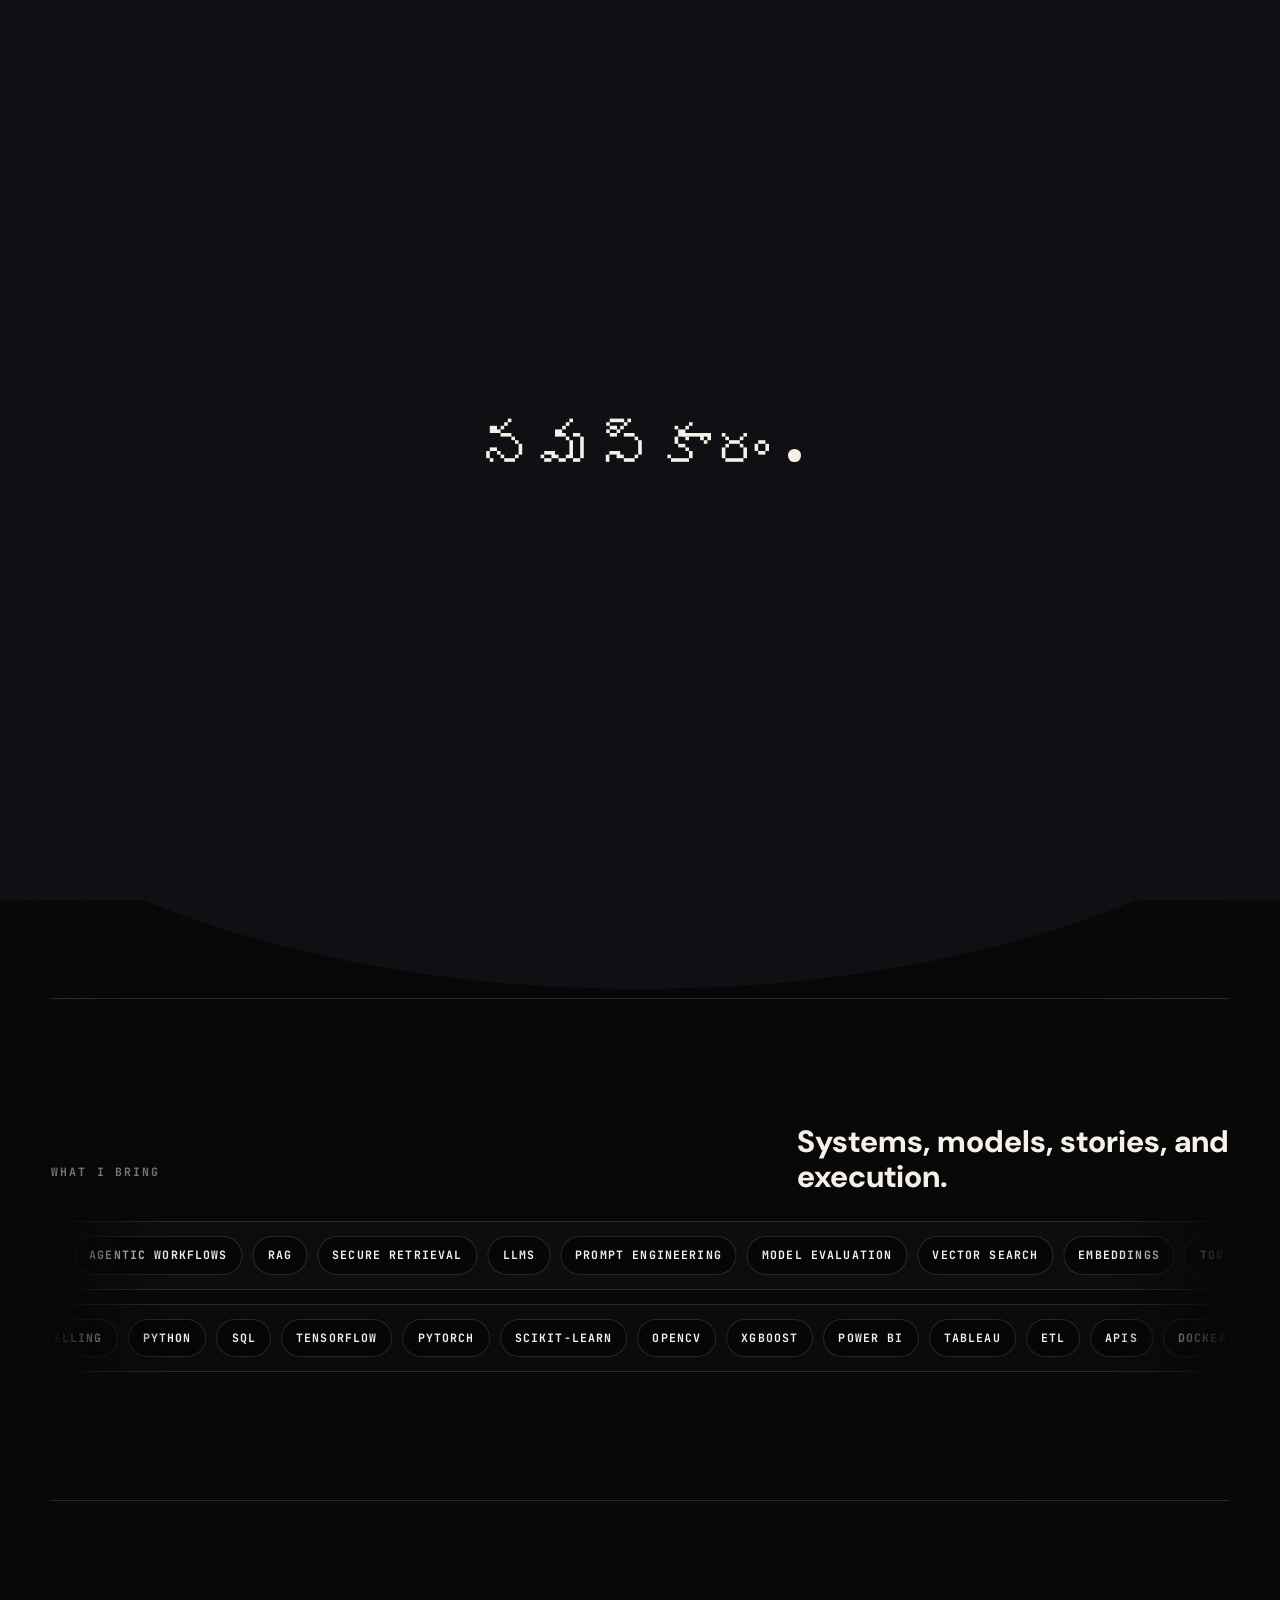
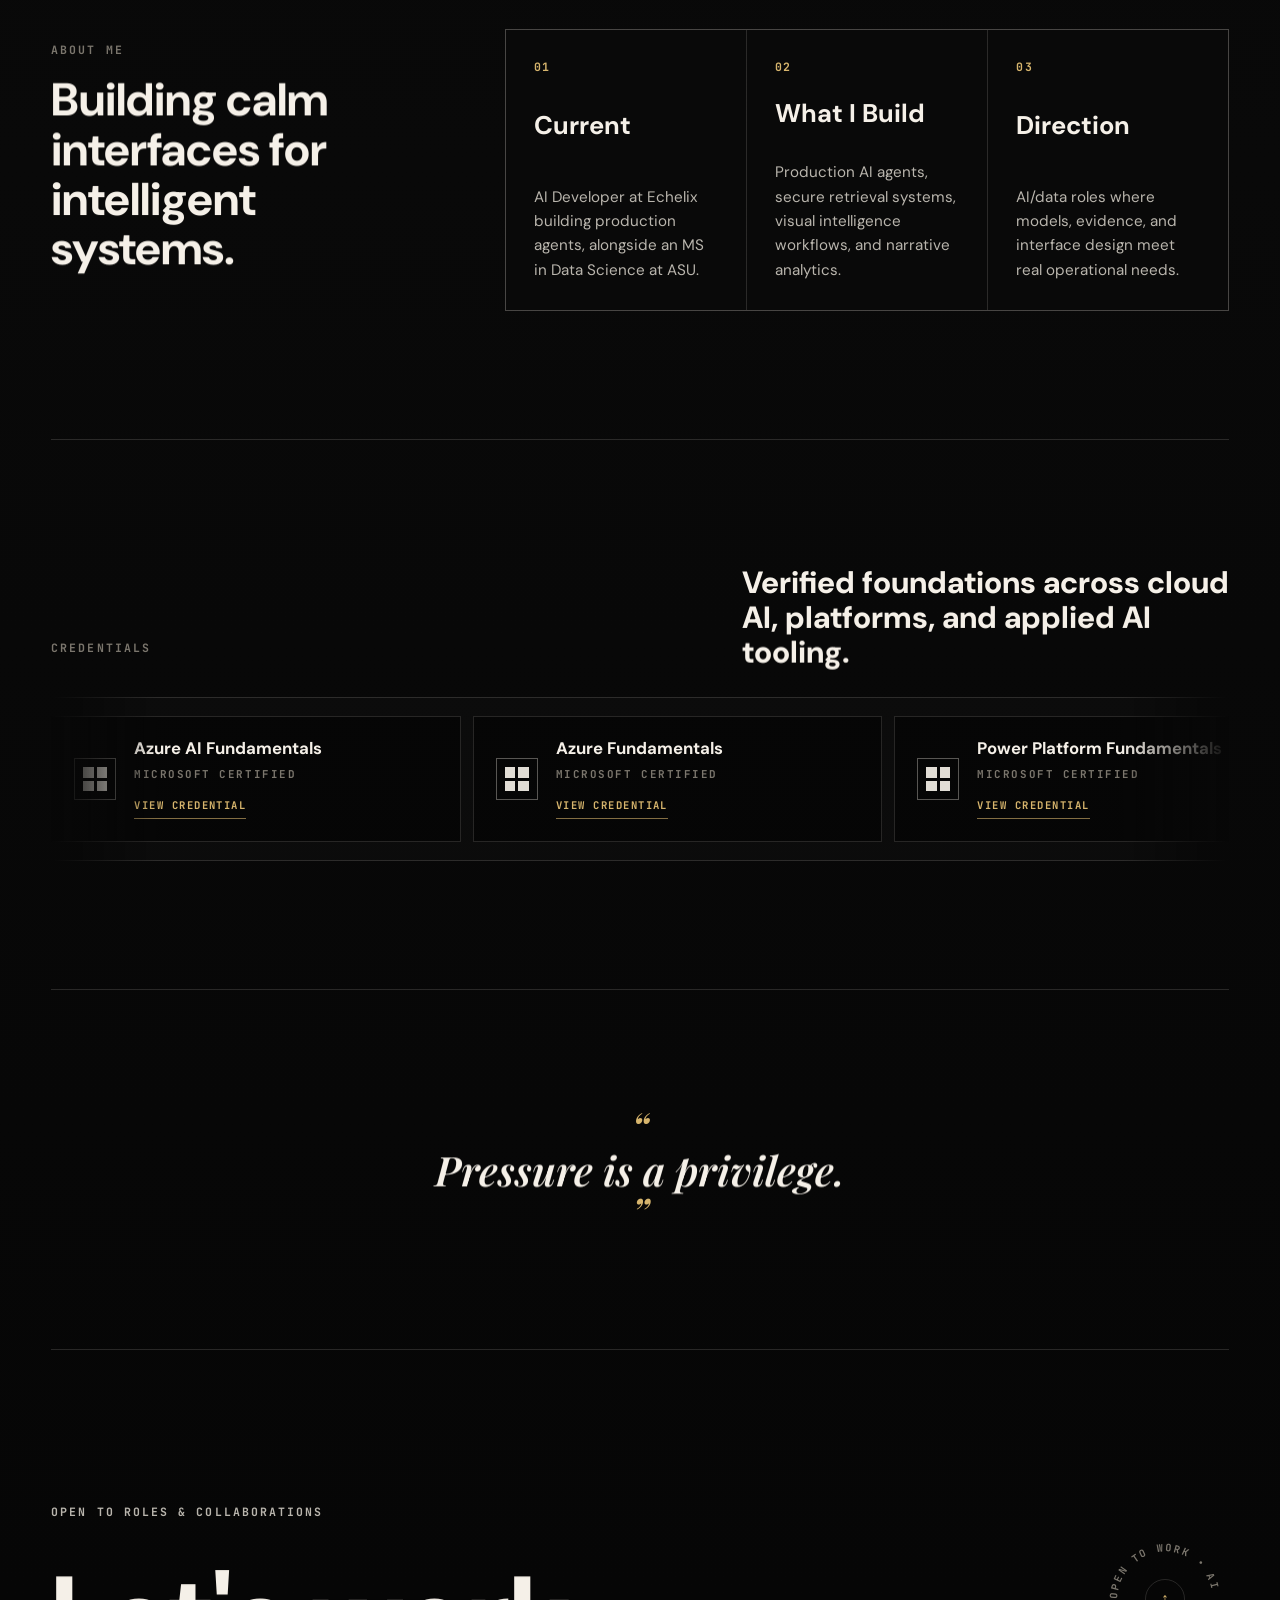
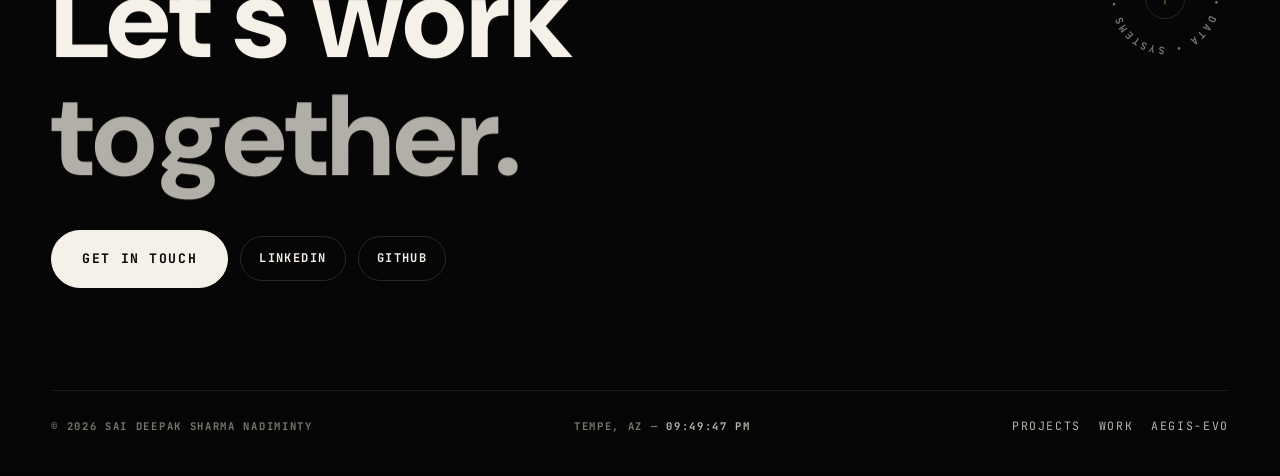
==== commit 16da6a1e: "dited opening animation" ====
--- a/index.html
+++ b/index.html
@@ -4,7 +4,7 @@
     <meta charset="UTF-8" />
     <meta name="viewport" content="width=device-width, initial-scale=1.0" />
     <title>Sai Deepak Sharma Nadiminty | AI/Data Portfolio</title>
-    <meta name="description" content="Minimal portfolio homepage for Sai Deepak Sharma Nadiminty, AI/data scientist building applied AI systems, data products, and visual stories." />
+    <meta name="description" content="Portfolio of Sai Deepak Sharma Nadiminty, AI developer at Echelix building production AI agents, applied AI systems, and data products." />
     <meta name="author" content="Sai Deepak Sharma Nadiminty" />
     <meta name="theme-color" content="#050505" />
     <meta property="og:title" content="Sai Deepak Sharma Nadiminty | AI/Data Portfolio" />
@@ -25,7 +25,7 @@
             setTimeout(function () { d.classList.remove("is-arriving", "is-loading"); }, 4000);
         })();
     </script>
-    <link rel="stylesheet" href="styles.css?v=award-29" />
+    <link rel="stylesheet" href="styles.css?v=award-31" />
     <noscript>
         <style>
             .loading-screen { display: none !important; }
@@ -69,9 +69,9 @@
                 <h1><span class="name-primary">Sai Deepak</span><span class="name-secondary">Sharma Nadiminty</span></h1>
                 <p class="home-position">I design applied AI systems and data products that make complex signals usable.</p>
                 <div class="signal-strip" aria-label="Current focus">
+                    <span>AI Developer at Echelix</span>
                     <span>MS Data Science at ASU</span>
-                    <span>Strategic Marketing Analyst</span>
-                    <span>AI / ML / Analytics</span>
+                    <span>Production Agents &amp; Systems</span>
                 </div>
                 <p class="home-note">
                     I work across secure retrieval, visual intelligence, predictive analytics, and data storytelling. My focus is building tools that feel calm to use, but rigorous underneath.
@@ -181,12 +181,12 @@
                 <article>
                     <span>01</span>
                     <strong>Current</strong>
-                    <p>MS Data Science at ASU, focused on applied AI, analytics, and useful data products.</p>
+                    <p>AI Developer at Echelix building production agents, alongside an MS in Data Science at ASU.</p>
                 </article>
                 <article>
                     <span>02</span>
                     <strong>What I Build</strong>
-                    <p>Secure retrieval systems, visual intelligence workflows, dashboards, and narrative analytics.</p>
+                    <p>Production AI agents, secure retrieval systems, visual intelligence workflows, and narrative analytics.</p>
                 </article>
                 <article>
                     <span>03</span>
@@ -253,9 +253,17 @@
                 <a class="button" href="https://www.linkedin.com/in/sai-deepak-sharma-09518b210/" target="_blank" rel="noreferrer"><span>LinkedIn</span></a>
                 <a class="button" href="https://github.com/deepaksharma0801" target="_blank" rel="noreferrer"><span>GitHub</span></a>
             </div>
+            <button class="spin-badge" type="button" data-magnetic aria-label="Back to top">
+                <svg viewBox="0 0 100 100" aria-hidden="true" focusable="false">
+                    <defs><path id="badge-circle" d="M 50,50 m -37,0 a 37,37 0 1,1 74,0 a 37,37 0 1,1 -74,0" /></defs>
+                    <text><textPath href="#badge-circle">OPEN TO WORK &#8226; AI &#8226; DATA &#8226; SYSTEMS &#8226;&#160;</textPath></text>
+                </svg>
+                <span class="spin-badge-arrow" aria-hidden="true">&#8593;</span>
+            </button>
         </div>
         <div class="footer-meta">
             <p>© 2026 Sai Deepak Sharma Nadiminty</p>
+            <p class="footer-time">Tempe, AZ &#8212; <span data-clock></span></p>
             <div class="footer-links">
                 <a href="work.html">Projects</a>
                 <a href="profile.html">Work</a>
@@ -267,7 +275,7 @@
     <script src="assets/vendor/gsap.min.js"></script>
     <script src="assets/vendor/ScrollTrigger.min.js"></script>
     <script src="assets/vendor/lenis.min.js"></script>
-    <script src="script.js?v=award-29"></script>
-    <script src="motion.js?v=award-29"></script>
+    <script src="script.js?v=award-31"></script>
+    <script src="motion.js?v=award-31"></script>
 </body>
 </html>
--- a/styles.css
+++ b/styles.css
@@ -575,17 +575,28 @@
     align-content: center;
     justify-self: end;
     width: min(100%, 390px);
+    position: relative;
+}
+
+/* Faint warm ambience behind the portrait so the blend has depth. */
+.home-media::before {
+    content: "";
+    position: absolute;
+    inset: -12%;
+    z-index: -1;
+    background: radial-gradient(60% 55% at 55% 45%, rgba(215, 181, 109, 0.07), transparent 70%);
+    pointer-events: none;
 }
 
 .home-portrait {
     margin: 0;
     position: relative;
-    border: 1px solid var(--line);
-    background: var(--graphite);
-    box-shadow: 0 22px 70px rgba(0, 0, 0, 0.24);
     overflow: hidden;
     transform: translateZ(0);
-    transition: transform 0.75s var(--ease-out), border-color 0.32s ease;
+    /* Soft blend: the photo's edges dissolve into the page background instead
+       of sitting in a framed box. */
+    -webkit-mask-image: radial-gradient(78% 66% at 50% 44%, #000 36%, rgba(0, 0, 0, 0.72) 58%, rgba(0, 0, 0, 0.22) 78%, transparent 95%);
+    mask-image: radial-gradient(78% 66% at 50% 44%, #000 36%, rgba(0, 0, 0, 0.72) 58%, rgba(0, 0, 0, 0.22) 78%, transparent 95%);
 }
 
 .home-portrait img {
@@ -598,14 +609,9 @@
     transition: transform 1.2s var(--ease-out), filter 0.8s ease;
 }
 
-.home-portrait:hover {
-    transform: translateY(-2px);
-    border-color: rgba(245, 240, 232, 0.24);
-}
-
 .home-portrait:hover img {
     transform: scale(1.055);
-    filter: grayscale(0.22) saturate(0.78) contrast(1.02) brightness(0.96);
+    filter: grayscale(0.15) saturate(0.82) contrast(1.02) brightness(0.98);
 }
 
 .scroll-cue {
@@ -738,11 +744,11 @@
 }
 
 .home-overview h2 {
-    max-width: 520px;
+    max-width: 580px;
     margin: 18px 0 0;
     color: var(--ivory);
-    font-size: clamp(2.3rem, 4.4vw, 5.4rem);
-    line-height: 0.92;
+    font-size: clamp(2.2rem, 3.6vw, 4.5rem);
+    line-height: 0.96;
     letter-spacing: 0;
 }
 
@@ -1298,7 +1304,7 @@
 
 .experience-grid {
     display: grid;
-    grid-template-columns: repeat(3, minmax(0, 1fr));
+    grid-template-columns: repeat(2, minmax(0, 1fr));
     gap: 1px;
     border: 1px solid var(--line);
     background: var(--line);
@@ -1371,6 +1377,11 @@
     box-shadow: inset 0 0 0 1px rgba(5, 5, 5, 0.72);
 }
 
+.org-mark-echelix {
+    border-color: rgba(215, 181, 109, 0.4);
+    color: var(--gold);
+}
+
 .org-mark-wipro {
     font-size: 1.15rem;
     letter-spacing: 0;
@@ -1630,9 +1641,14 @@
    content is fully visible if motion.js never runs. */
 .line-mask {
     display: block;
-    overflow: hidden;
-    /* Tight display line-heights (0.82-0.9) clip descenders inside an
-       overflow-hidden mask; pad and pull back so layout stays identical. */
+    /* Clip vertically only: the mask hides the line rising into place, but a
+       word wider than its column must overflow horizontally like normal text
+       instead of being sheared at the edge (`clip` pairs with `visible`;
+       `hidden` would coerce both axes). */
+    overflow-x: visible;
+    overflow-y: clip;
+    /* Tight display line-heights (0.82-0.9) clip descenders inside the mask;
+       pad and pull back so layout stays identical. */
     padding-block: 0.12em;
     margin-block: -0.12em;
 }
@@ -1930,6 +1946,109 @@
     }
 }
 
+/* ---------------------------------------------------------------------------
+   Creative elements: rotating scroll-top badge, footer clock, card glow.
+--------------------------------------------------------------------------- */
+
+.footer-cta {
+    position: relative;
+}
+
+.spin-badge {
+    position: absolute;
+    right: 0;
+    top: clamp(18px, 4vw, 44px);
+    width: clamp(96px, 10vw, 132px);
+    aspect-ratio: 1;
+    display: grid;
+    place-items: center;
+    padding: 0;
+    border: 0;
+    background: transparent;
+    color: var(--dim);
+    cursor: pointer;
+}
+
+.spin-badge svg {
+    position: absolute;
+    inset: 0;
+    width: 100%;
+    height: 100%;
+    animation: badge-spin 18s linear infinite;
+}
+
+.spin-badge text {
+    fill: var(--dim);
+    font-family: var(--mono);
+    font-size: 8px;
+    font-weight: 700;
+    letter-spacing: 0.22em;
+    text-transform: uppercase;
+}
+
+.spin-badge-arrow {
+    display: grid;
+    place-items: center;
+    width: 40px;
+    height: 40px;
+    border: 1px solid var(--line);
+    border-radius: 999px;
+    color: var(--gold);
+    font-size: 1rem;
+    transition: border-color var(--dur-fast) ease, background var(--dur-fast) ease;
+}
+
+.spin-badge:hover .spin-badge-arrow,
+.spin-badge:focus-visible .spin-badge-arrow {
+    border-color: rgba(215, 181, 109, 0.55);
+    background: rgba(245, 240, 232, 0.045);
+}
+
+@keyframes badge-spin {
+    to { transform: rotate(360deg); }
+}
+
+.footer-time {
+    white-space: nowrap;
+}
+
+.footer-time [data-clock] {
+    color: var(--platinum);
+    font-variant-numeric: tabular-nums;
+}
+
+/* Cursor-following glow inside cards; host + child injected by motion.js on
+   fine pointers only. */
+.glow-host {
+    position: relative;
+}
+
+.glow-host .glow {
+    position: absolute;
+    inset: 0;
+    z-index: 0;
+    pointer-events: none;
+    opacity: 0;
+    background: radial-gradient(
+        260px circle at var(--mx, 50%) var(--my, 50%),
+        rgba(215, 181, 109, 0.09),
+        transparent 65%
+    );
+    transition: opacity 0.45s ease;
+}
+
+.glow-host:hover .glow {
+    opacity: 1;
+}
+
+@media (max-width: 900px) {
+    .spin-badge {
+        position: static;
+        margin-top: 26px;
+        justify-self: start;
+    }
+}
+
 @media (prefers-reduced-motion: reduce) {
     *,
     *::before,
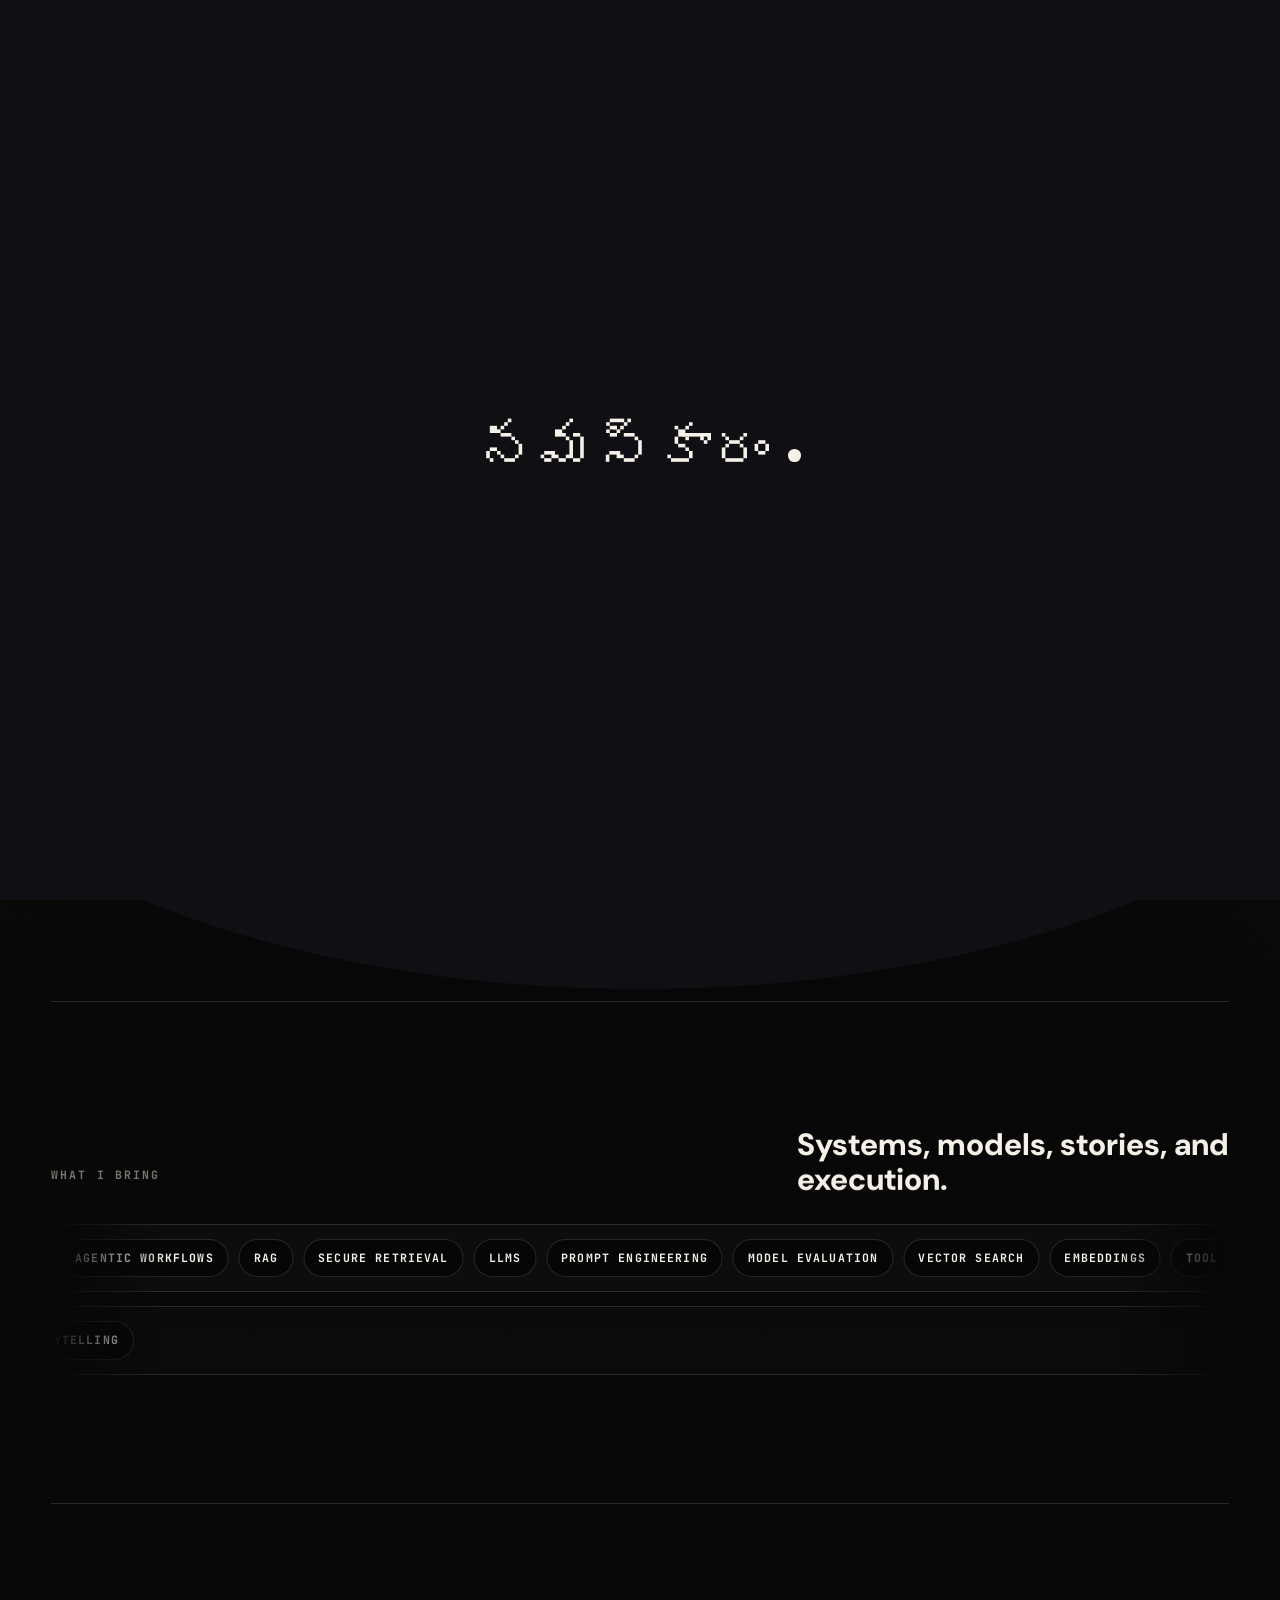
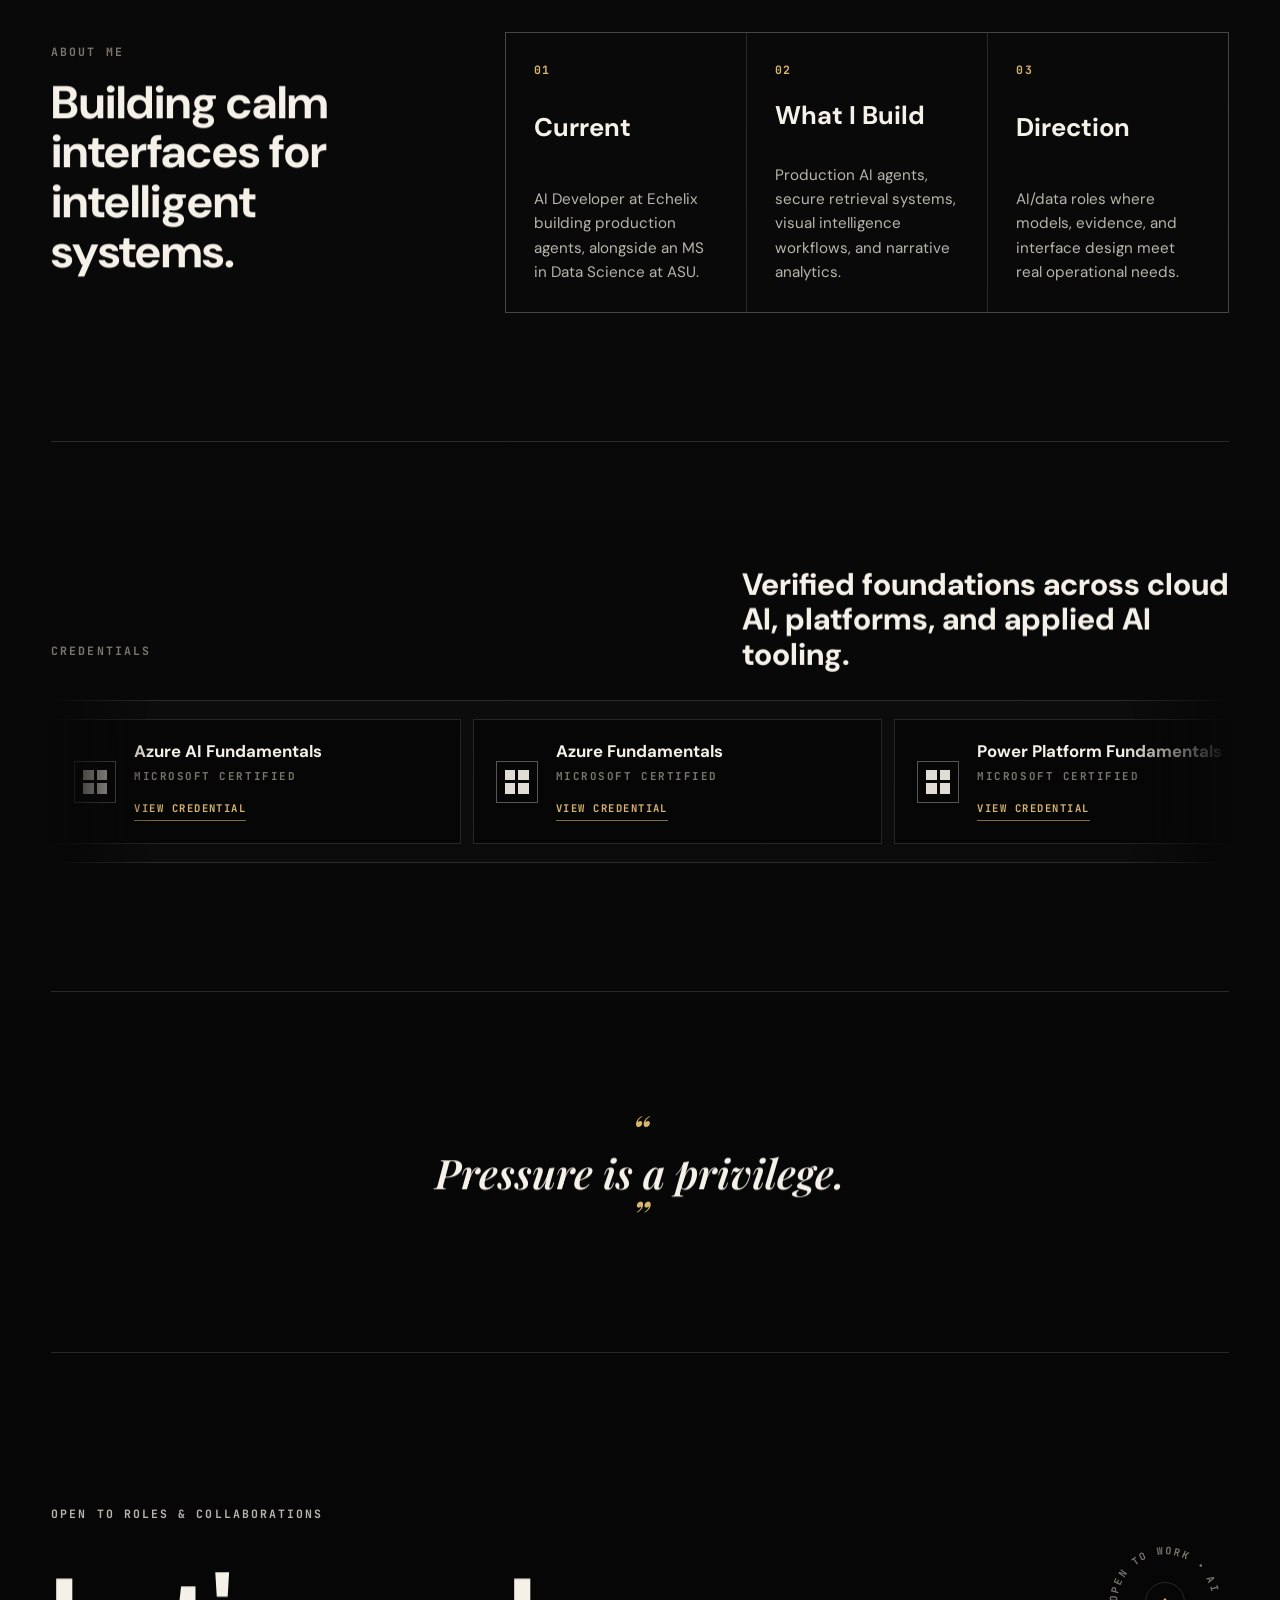
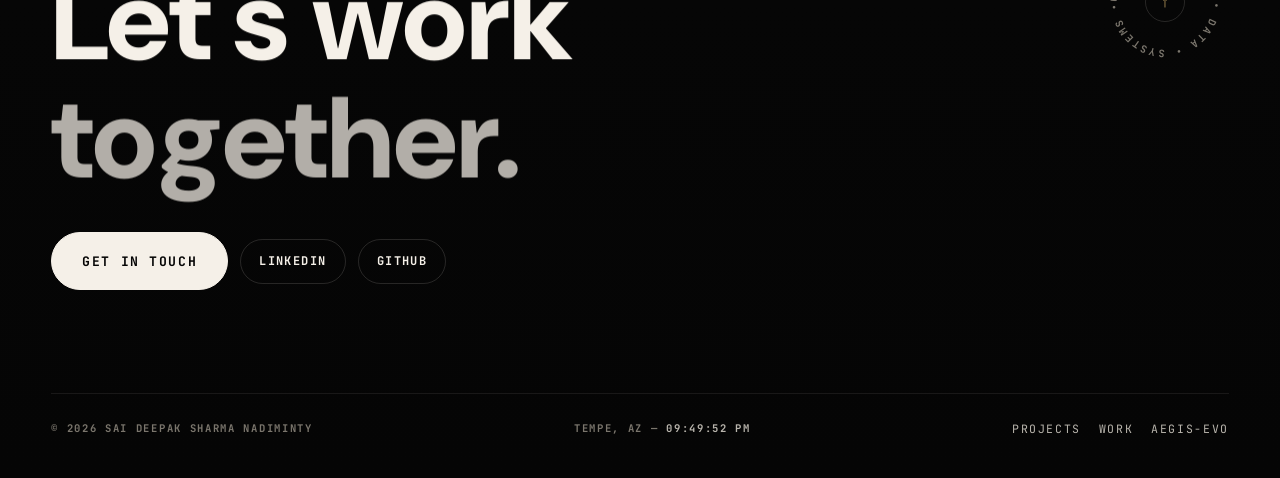
==== commit 409def51: "edited projects section and picture" ====
--- a/index.html
+++ b/index.html
@@ -93,9 +93,14 @@
                 </a>
             </div>
             <aside class="home-media" aria-label="Portrait of Sai Deepak Sharma Nadiminty">
-                <figure class="home-portrait">
-                    <img src="phot ds.jpeg" alt="Sai Deepak Sharma Nadiminty" />
-                </figure>
+                <div class="portrait-scene">
+                    <figure class="home-portrait">
+                        <picture>
+                            <source srcset="portrait-cutout.webp" type="image/webp" />
+                            <img src="portrait-cutout.png" alt="Sai Deepak Sharma Nadiminty" width="832" height="1248" />
+                        </picture>
+                    </figure>
+                </div>
             </aside>
         </section>
 
--- a/styles.css
+++ b/styles.css
@@ -30,6 +30,9 @@
 html {
     scroll-behavior: smooth;
     background: var(--black);
+    /* clip (not hidden): decorative bleeds can't open a horizontal scroll
+       axis, even programmatically. */
+    overflow-x: clip;
 }
 
 body {
@@ -290,8 +293,8 @@
 .home-hero {
     min-height: calc(100vh - 88px);
     display: grid;
-    grid-template-columns: minmax(0, 0.94fr) minmax(280px, 0.36fr);
-    gap: clamp(42px, 8vw, 118px);
+    grid-template-columns: minmax(0, 0.86fr) minmax(340px, 0.58fr);
+    gap: clamp(36px, 5vw, 84px);
     align-items: center;
     padding: clamp(48px, 7vw, 96px) 0 clamp(58px, 8vw, 108px);
 }
@@ -574,44 +577,47 @@
     display: grid;
     align-content: center;
     justify-self: end;
-    width: min(100%, 390px);
+    width: min(100%, 540px);
     position: relative;
 }
 
-/* Faint warm ambience behind the portrait so the blend has depth. */
-.home-media::before {
+/* Portrait scene: cutout photo emerging from the page. */
+.portrait-scene {
+    position: relative;
+    padding-top: clamp(12px, 2vw, 28px);
+}
+
+/* Faint warm ambience behind the whole scene so the cutout has ground. */
+.portrait-scene::before {
     content: "";
     position: absolute;
-    inset: -12%;
-    z-index: -1;
-    background: radial-gradient(60% 55% at 55% 45%, rgba(215, 181, 109, 0.07), transparent 70%);
+    inset: -6% -16% -12%;
+    z-index: 0;
+    background: radial-gradient(58% 50% at 52% 46%, rgba(215, 181, 109, 0.1), transparent 72%);
     pointer-events: none;
 }
 
 .home-portrait {
     margin: 0;
     position: relative;
-    overflow: hidden;
-    transform: translateZ(0);
-    /* Soft blend: the photo's edges dissolve into the page background instead
-       of sitting in a framed box. */
-    -webkit-mask-image: radial-gradient(78% 66% at 50% 44%, #000 36%, rgba(0, 0, 0, 0.72) 58%, rgba(0, 0, 0, 0.22) 78%, transparent 95%);
-    mask-image: radial-gradient(78% 66% at 50% 44%, #000 36%, rgba(0, 0, 0, 0.72) 58%, rgba(0, 0, 0, 0.22) 78%, transparent 95%);
+    z-index: 3;
+    /* Melt the cutout's hard bottom edge into the page. */
+    -webkit-mask-image: linear-gradient(180deg, #000 80%, rgba(0, 0, 0, 0.35) 93%, transparent 100%);
+    mask-image: linear-gradient(180deg, #000 80%, rgba(0, 0, 0, 0.35) 93%, transparent 100%);
 }
 
 .home-portrait img {
     width: 100%;
-    aspect-ratio: 4 / 4.85;
-    object-fit: cover;
-    object-position: center 18%;
-    filter: grayscale(0.38) saturate(0.68) contrast(1.02) brightness(0.92);
-    transform: scale(1.025);
+    height: auto;
+    filter: grayscale(0.22) saturate(0.85) contrast(1.03) brightness(0.97) drop-shadow(0 26px 48px rgba(0, 0, 0, 0.5));
+    transform: scale(1.02);
+    transform-origin: 50% 20%;
     transition: transform 1.2s var(--ease-out), filter 0.8s ease;
 }
 
 .home-portrait:hover img {
-    transform: scale(1.055);
-    filter: grayscale(0.15) saturate(0.82) contrast(1.02) brightness(0.98);
+    transform: scale(1.045);
+    filter: grayscale(0.05) saturate(0.95) contrast(1.03) brightness(1) drop-shadow(0 26px 48px rgba(0, 0, 0, 0.5));
 }
 
 .scroll-cue {
@@ -1228,8 +1234,8 @@
     line-height: 0.9;
     letter-spacing: 0;
     position: relative;
-    width: max-content;
-    max-width: 100%;
+    /* No width: max-content here — inside the work-content grid it blows the
+       auto track out to the unwrapped title width and overflows the page. */
     padding-bottom: 0.14em;
 }
 
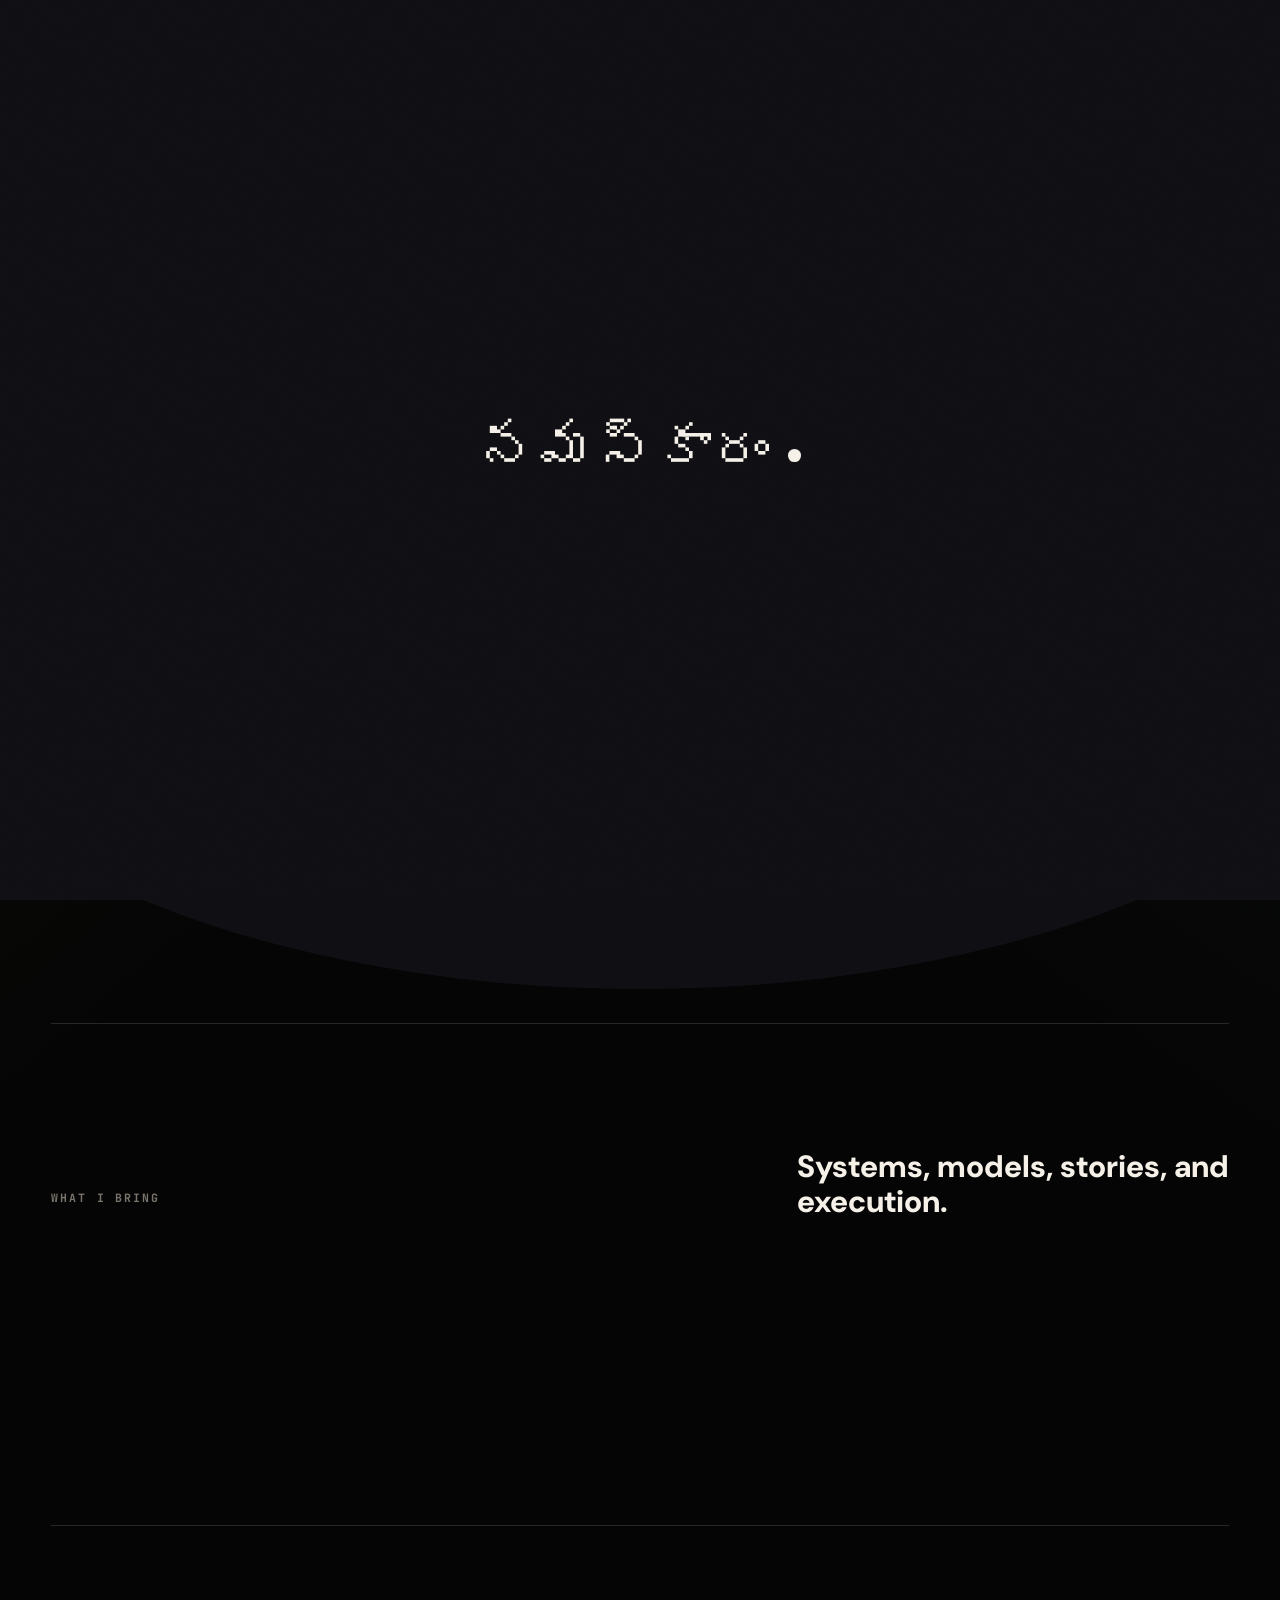
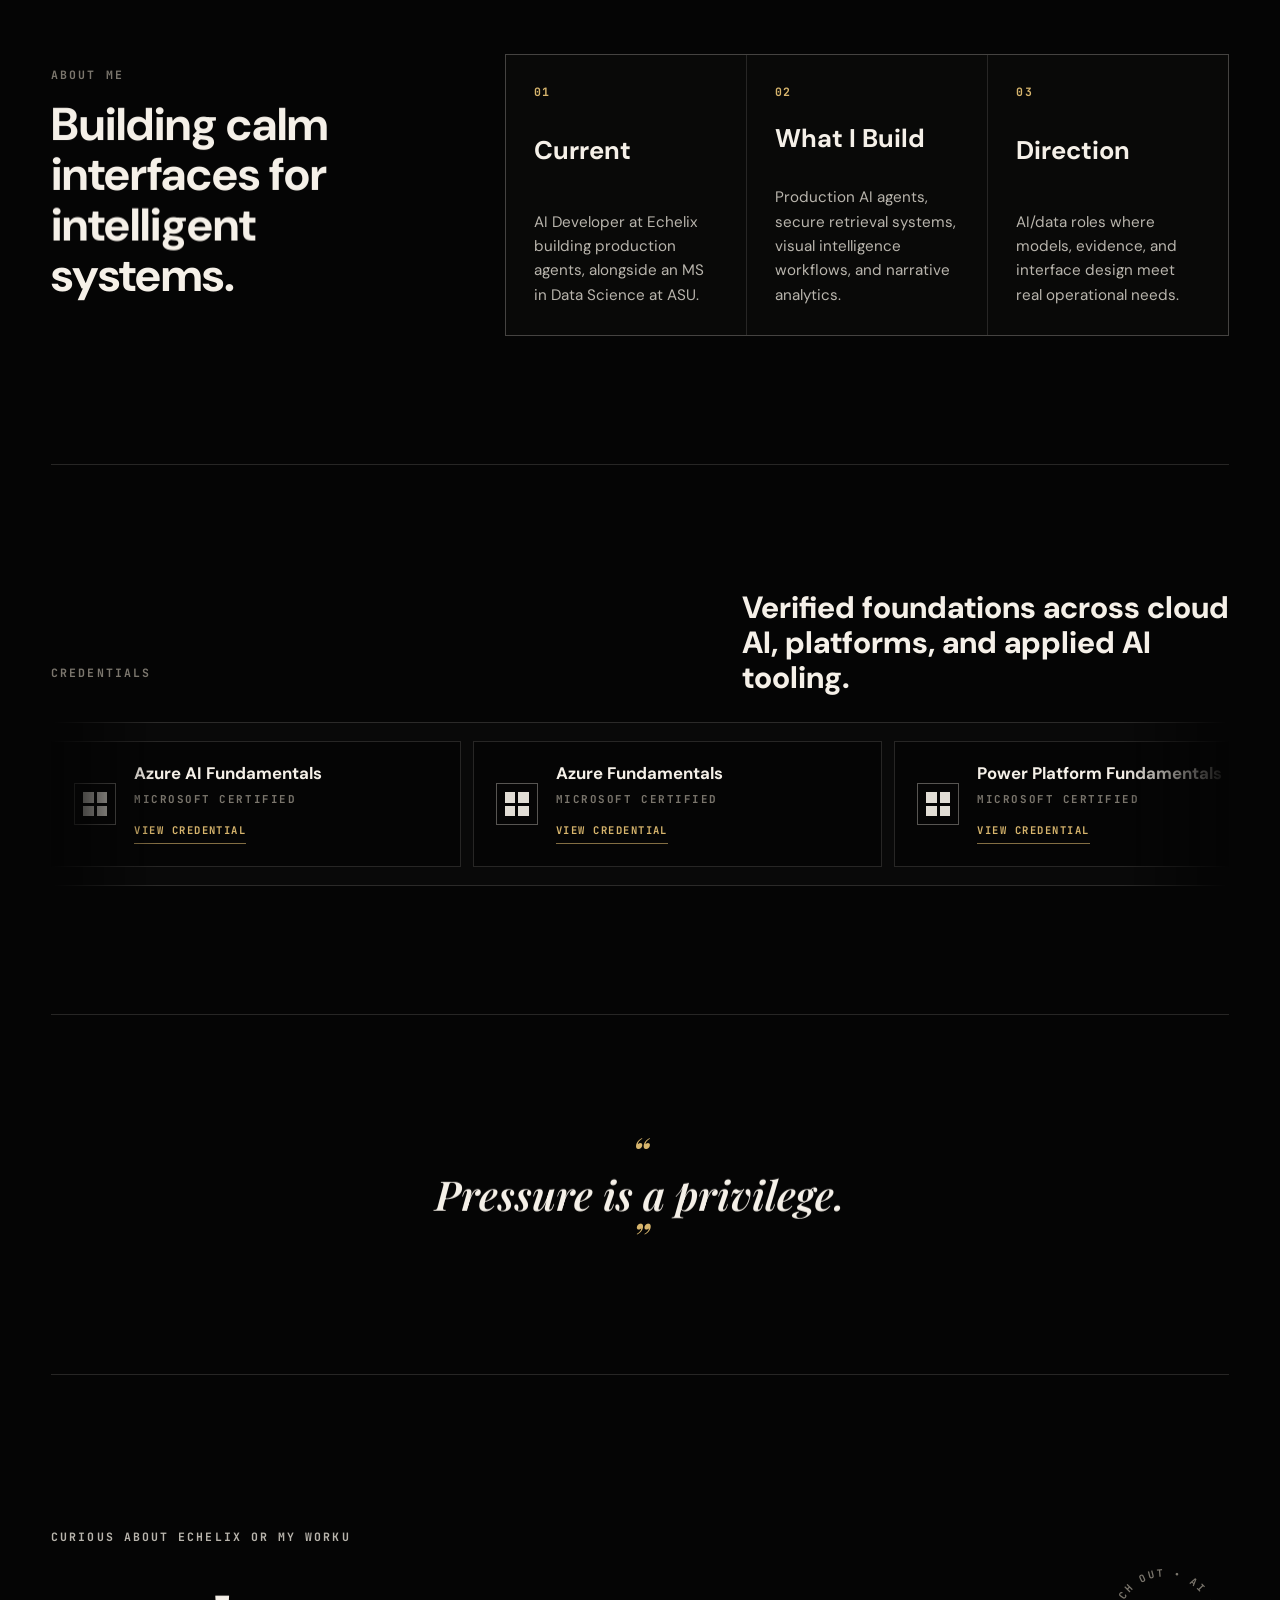
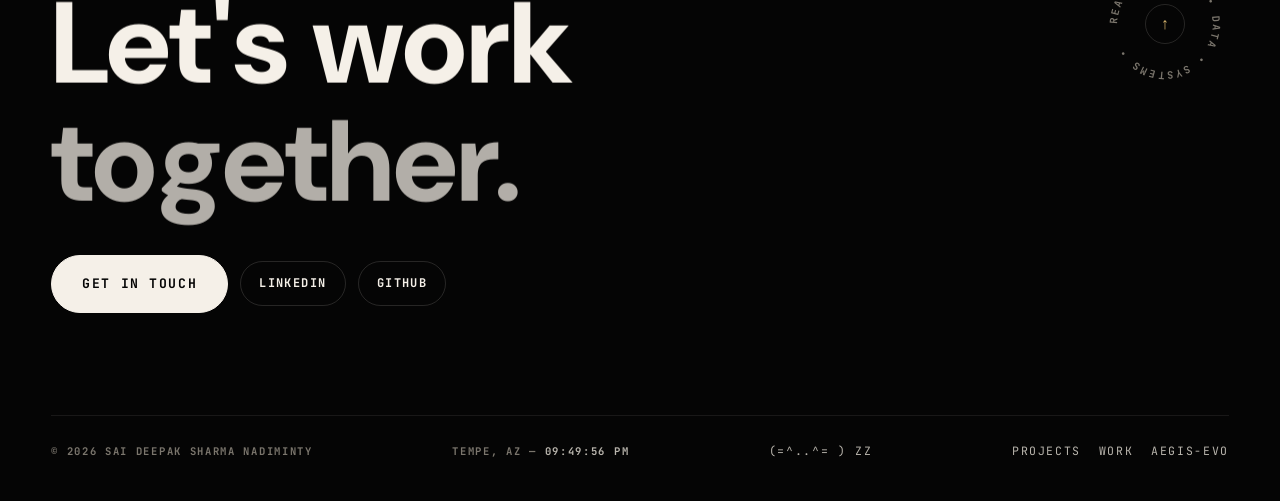
==== commit 25065c52: "gamified" ====
--- a/index.html
+++ b/index.html
@@ -7,10 +7,17 @@
     <meta name="description" content="Portfolio of Sai Deepak Sharma Nadiminty, AI developer at Echelix building production AI agents, applied AI systems, and data products." />
     <meta name="author" content="Sai Deepak Sharma Nadiminty" />
     <meta name="theme-color" content="#050505" />
+    <link rel="icon" href="favicon.svg" type="image/svg+xml" />
+    <link rel="icon" href="favicon-32.png" sizes="32x32" type="image/png" />
+    <link rel="apple-touch-icon" href="apple-touch-icon.png" />
+    <link rel="canonical" href="https://deepaksharma0801.github.io/Sai-Portfolio/" />
     <meta property="og:title" content="Sai Deepak Sharma Nadiminty | AI/Data Portfolio" />
-    <meta property="og:description" content="Applied AI, secure RAG, computer vision, analytics, and data storytelling." />
+    <meta property="og:description" content="Portfolio of Sai Deepak Sharma Nadiminty, AI developer at Echelix building production AI agents, applied AI systems, and data products." />
     <meta property="og:type" content="website" />
-    <meta property="og:image" content="phot ds.jpeg" />
+    <meta property="og:url" content="https://deepaksharma0801.github.io/Sai-Portfolio/" />
+    <meta property="og:image" content="https://deepaksharma0801.github.io/Sai-Portfolio/og-image.jpg" />
+    <meta name="twitter:card" content="summary_large_image" />
+    <meta name="twitter:image" content="https://deepaksharma0801.github.io/Sai-Portfolio/og-image.jpg" />
     <link rel="preconnect" href="https://fonts.googleapis.com" />
     <link rel="preconnect" href="https://fonts.gstatic.com" crossorigin />
     <link href="https://fonts.googleapis.com/css2?family=DM+Sans:wght@400;500;600;700;800&amp;family=JetBrains+Mono:wght@400;600;700&amp;family=Playfair+Display:ital,wght@1,600&amp;display=swap" rel="stylesheet" />
@@ -25,7 +32,7 @@
             setTimeout(function () { d.classList.remove("is-arriving", "is-loading"); }, 4000);
         })();
     </script>
-    <link rel="stylesheet" href="styles.css?v=award-31" />
+    <link rel="stylesheet" href="styles.css?v=next-1" />
     <noscript>
         <style>
             .loading-screen { display: none !important; }
@@ -37,7 +44,7 @@
         </style>
     </noscript>
 </head>
-<body class="home-page">
+<body class="home-page" data-page="index">
     <div class="loading-screen" aria-hidden="true">
         <div class="rounded-div-wrap top"><div class="rounded-div"></div></div>
         <div class="loading-words">
@@ -46,20 +53,48 @@
         </div>
         <div class="rounded-div-wrap bottom"><div class="rounded-div"></div></div>
     </div>
+    <div class="menu-screen" aria-hidden="true">
+        <nav class="menu-inner" aria-label="Site menu">
+            <p class="menu-kicker">Navigation</p>
+            <div class="menu-links">
+                <a href="index.html"><span class="menu-num">01</span><span class="menu-label">Home</span></a>
+                <a href="work.html"><span class="menu-num">02</span><span class="menu-label">Projects</span></a>
+                <a href="profile.html"><span class="menu-num">03</span><span class="menu-label">Work</span></a>
+                <a href="aegis-evo.html"><span class="menu-num">04</span><span class="menu-label">Aegis-Evo</span></a>
+                <a href="resume_new.pdf"><span class="menu-num">05</span><span class="menu-label">Resume</span></a>
+            </div>
+            <div class="menu-meta">
+                <div>
+                    <p class="menu-kicker">Contact</p>
+                    <a href="mailto:deepak.nadiminti@gmail.com">Email</a>
+                    <a href="https://www.linkedin.com/in/sai-deepak-sharma-09518b210/" target="_blank" rel="noreferrer">LinkedIn</a>
+                    <a href="https://github.com/deepaksharma0801" target="_blank" rel="noreferrer">GitHub</a>
+                </div>
+                <div>
+                    <p class="menu-kicker">Local time</p>
+                    <p>Tempe, AZ &#8212; <span data-clock></span></p>
+                </div>
+            </div>
+        </nav>
+        <div class="rounded-div-wrap bottom"><div class="rounded-div"></div></div>
+    </div>
+
 
     <a class="skip-link" href="#main">Skip to content</a>
 
     <header class="site-header">
         <a class="brand" href="index.html" aria-label="SDSN home">SDSN</a>
-        <button class="nav-toggle" type="button" aria-label="Open navigation" aria-expanded="false">
-            <span></span>
-        </button>
-        <nav class="site-nav" aria-label="Primary navigation">
+        <div class="header-tools">
+            <nav class="site-nav" aria-label="Primary navigation">
             <a href="work.html">Projects</a>
             <a href="profile.html">Work</a>
             <a href="aegis-evo.html">Aegis-Evo</a>
             <a href="resume_new.pdf">Resume</a>
         </nav>
+            <a class="status-pill" href="#contact" aria-label="Reach out to learn more about Echelix or my work"><i aria-hidden="true"></i><span>Reach out</span></a>
+            <button class="palette-chip" type="button" data-palette-open aria-label="Open command palette (Ctrl+K)">&#8984;K</button>
+            <button class="nav-toggle" type="button" aria-label="Open navigation" aria-expanded="false"><span></span></button>
+        </div>
     </header>
 
     <main id="main">
@@ -104,7 +139,7 @@
             </aside>
         </section>
 
-        <section class="skill-ribbon luxury-reveal" aria-labelledby="skills-ribbon-title">
+        <section class="skill-ribbon luxury-reveal" data-mood="cool" aria-labelledby="skills-ribbon-title">
             <div class="ribbon-heading">
                 <p class="section-kicker" id="skills-ribbon-title">What I Bring</p>
                 <strong>Systems, models, stories, and execution.</strong>
@@ -177,7 +212,7 @@
             </div>
         </section>
 
-        <section class="home-overview luxury-reveal" aria-labelledby="overview-title">
+        <section class="home-overview luxury-reveal" data-mood="warm" aria-labelledby="overview-title">
             <div>
                 <p class="section-kicker" id="overview-title">About Me</p>
                 <h2>Building calm interfaces for intelligent systems.</h2>
@@ -201,7 +236,7 @@
             </div>
         </section>
 
-        <section class="credential-strip luxury-reveal" aria-labelledby="credential-title">
+        <section class="credential-strip luxury-reveal" data-mood="warm" aria-labelledby="credential-title">
             <div class="ribbon-heading">
                 <p class="section-kicker" id="credential-title">Credentials</p>
                 <strong>Verified foundations across cloud AI, platforms, and applied AI tooling.</strong>
@@ -249,9 +284,9 @@
         </section>
     </main>
 
-    <footer class="site-footer luxury-reveal">
+    <footer class="site-footer luxury-reveal" id="contact">
         <div class="footer-cta">
-            <p class="eyebrow">Open to roles &amp; collaborations</p>
+            <p class="eyebrow">Curious about Echelix or my work?</p>
             <h2 class="footer-title"><span>Let's work</span><span class="footer-title-accent">together.</span></h2>
             <div class="footer-actions">
                 <a class="button primary pill-lg" href="mailto:deepak.nadiminti@gmail.com"><span>Get in touch</span></a>
@@ -261,7 +296,7 @@
             <button class="spin-badge" type="button" data-magnetic aria-label="Back to top">
                 <svg viewBox="0 0 100 100" aria-hidden="true" focusable="false">
                     <defs><path id="badge-circle" d="M 50,50 m -37,0 a 37,37 0 1,1 74,0 a 37,37 0 1,1 -74,0" /></defs>
-                    <text><textPath href="#badge-circle">OPEN TO WORK &#8226; AI &#8226; DATA &#8226; SYSTEMS &#8226;&#160;</textPath></text>
+                    <text><textPath href="#badge-circle">REACH OUT &#8226; AI &#8226; DATA &#8226; SYSTEMS &#8226;&#160;</textPath></text>
                 </svg>
                 <span class="spin-badge-arrow" aria-hidden="true">&#8593;</span>
             </button>
@@ -269,6 +304,7 @@
         <div class="footer-meta">
             <p>© 2026 Sai Deepak Sharma Nadiminty</p>
             <p class="footer-time">Tempe, AZ &#8212; <span data-clock></span></p>
+            <a class="footer-cat" href="arcade.html" aria-label="A sleeping pixel cat. Wake it at your own risk.">(=^..^= ) zZ</a>
             <div class="footer-links">
                 <a href="work.html">Projects</a>
                 <a href="profile.html">Work</a>
@@ -280,7 +316,8 @@
     <script src="assets/vendor/gsap.min.js"></script>
     <script src="assets/vendor/ScrollTrigger.min.js"></script>
     <script src="assets/vendor/lenis.min.js"></script>
-    <script src="script.js?v=award-31"></script>
-    <script src="motion.js?v=award-31"></script>
+    <script src="script.js?v=next-1"></script>
+    <script src="motion.js?v=next-1"></script>
+    <script src="extras.js?v=next-1"></script>
 </body>
 </html>
--- a/styles.css
+++ b/styles.css
@@ -39,10 +39,12 @@
     margin: 0;
     min-height: 100vh;
     overflow-x: hidden;
-    background:
+    /* Color sits on background-color so the scroll mood system can tween it;
+       the accent washes above it are translucent. */
+    background-color: var(--black);
+    background-image:
         linear-gradient(140deg, rgba(215, 181, 109, 0.055) 0%, transparent 24%),
-        linear-gradient(215deg, rgba(143, 184, 200, 0.05) 0%, transparent 26%),
-        linear-gradient(180deg, #050505 0%, #090909 48%, #050505 100%);
+        linear-gradient(215deg, rgba(143, 184, 200, 0.05) 0%, transparent 26%);
     color: var(--ivory);
     font-family: var(--serifless);
     line-height: 1.6;
@@ -244,13 +246,28 @@
 }
 
 .nav-toggle {
-    display: none;
+    display: grid;
+    place-items: center;
     width: 42px;
     height: 42px;
     border: 1px solid var(--line);
     border-radius: 999px;
     background: transparent;
     color: var(--ivory);
+    cursor: pointer;
+    transition: border-color var(--dur-fast) ease;
+}
+
+.nav-toggle:hover {
+    border-color: rgba(215, 181, 109, 0.52);
+}
+
+/* Without the motion layer the burger only drives the mobile dropdown, so
+   hide it on desktop where the inline links already cover navigation. */
+@media (min-width: 901px) {
+    html:not(.has-motion) .nav-toggle {
+        display: none;
+    }
 }
 
 .nav-toggle span,
@@ -1712,6 +1729,136 @@
     opacity: 0;
 }
 
+/* ---------------------------------------------------------------------------
+   Overlay menu (motion.js drives open/close; hidden without the motion layer)
+--------------------------------------------------------------------------- */
+
+.menu-screen {
+    position: fixed;
+    inset: 0;
+    z-index: 90;
+    display: grid;
+    align-content: center;
+    background: #0d0d10;
+    visibility: hidden;
+    transform: translateY(-100%);
+    overflow: hidden;
+}
+
+.menu-screen .rounded-div {
+    background: #0d0d10;
+}
+
+.menu-inner {
+    width: min(100% - 8vw, var(--max));
+    margin: 0 auto;
+    display: grid;
+    gap: clamp(26px, 5vh, 54px);
+}
+
+.menu-kicker {
+    margin: 0;
+    color: var(--dim);
+    font-family: var(--mono);
+    font-size: 0.68rem;
+    font-weight: 700;
+    letter-spacing: 0.18em;
+    text-transform: uppercase;
+}
+
+.menu-links {
+    display: grid;
+    gap: clamp(4px, 1.4vh, 12px);
+    justify-items: start;
+}
+
+.menu-links a {
+    display: flex;
+    align-items: baseline;
+    gap: 18px;
+    max-width: 100%;
+    color: var(--ivory);
+    font-size: clamp(2.3rem, 6.2vh, 4.4rem);
+    font-weight: 800;
+    line-height: 1.04;
+    text-decoration: none;
+}
+
+.menu-num {
+    color: var(--gold);
+    font-family: var(--mono);
+    font-size: 0.7rem;
+    font-weight: 700;
+    letter-spacing: 0.14em;
+}
+
+.menu-label {
+    display: inline-block;
+    transition: color var(--dur-fast) ease, transform 0.45s var(--ease-out);
+}
+
+.menu-links a:hover .menu-label,
+.menu-links a:focus-visible .menu-label {
+    color: var(--gold);
+    transform: translateX(12px);
+}
+
+.menu-links a[aria-current="page"] .menu-label {
+    color: rgba(245, 240, 232, 0.5);
+}
+
+.menu-meta {
+    display: flex;
+    flex-wrap: wrap;
+    gap: clamp(28px, 6vw, 90px);
+    padding-top: clamp(18px, 3vh, 30px);
+    border-top: 1px solid var(--line-soft);
+}
+
+.menu-meta > div {
+    display: grid;
+    gap: 10px;
+    align-content: start;
+}
+
+.menu-meta a,
+.menu-meta p:not(.menu-kicker) {
+    margin: 0;
+    color: var(--platinum);
+    font-family: var(--mono);
+    font-size: 0.74rem;
+    font-weight: 700;
+    letter-spacing: 0.12em;
+    text-decoration: none;
+    text-transform: uppercase;
+}
+
+.menu-meta a:hover,
+.menu-meta a:focus-visible {
+    color: var(--gold);
+}
+
+body.menu-open {
+    overflow: hidden;
+}
+
+/* Film grain overlay (motion.js builds the noise tiles). */
+.grain {
+    position: fixed;
+    inset: 0;
+    z-index: 200;
+    background-repeat: repeat;
+    background-size: 128px 128px;
+    opacity: 0.05;
+    mix-blend-mode: overlay;
+    pointer-events: none;
+}
+
+/* Count-up numbers hold their layout width while ticking. */
+[data-count] {
+    font-variant-numeric: tabular-nums;
+}
+
 /* GSAP owns transforms on these while motion.js is active; keep CSS filter
    hovers but drop CSS transform animations/transitions so they don't fight. */
 html.has-motion :is(.image-frame img, .home-portrait img) {
@@ -1742,6 +1889,12 @@
 }
 
 @media (max-width: 900px) {
+    /* With the motion layer, the overlay menu owns mobile navigation; the
+       legacy dropdown below only serves the no-GSAP/reduced-motion fallback. */
+    html.has-motion .site-nav {
+        display: none;
+    }
+
     .site-nav {
         position: fixed;
         left: 4vw;
@@ -2119,3 +2272,454 @@
         transform: scaleX(1);
     }
 }
+
+/* ---------------------------------------------------------------------------
+   Extras layer: toast, palette, terminal egg, pixel cat, status pill
+--------------------------------------------------------------------------- */
+
+.copy-toast {
+    position: fixed;
+    left: 50%;
+    bottom: 30px;
+    z-index: 340;
+    transform: translate(-50%, 14px);
+    padding: 11px 18px;
+    border: 1px solid rgba(215, 181, 109, 0.5);
+    border-radius: 999px;
+    color: var(--ivory);
+    background: rgba(10, 10, 11, 0.94);
+    font-family: var(--mono);
+    font-size: 0.68rem;
+    font-weight: 700;
+    letter-spacing: 0.14em;
+    opacity: 0;
+    pointer-events: none;
+    transition: opacity var(--dur-fast) ease, transform var(--dur-fast) var(--ease-out);
+}
+
+.copy-toast.show {
+    opacity: 1;
+    transform: translate(-50%, 0);
+}
+
+.header-tools {
+    display: flex;
+    align-items: center;
+    gap: clamp(12px, 1.8vw, 22px);
+}
+
+.status-pill {
+    display: inline-flex;
+    align-items: center;
+    gap: 8px;
+    padding: 8px 12px;
+    border: 1px solid var(--line);
+    border-radius: 999px;
+    color: var(--platinum);
+    font-family: var(--mono);
+    font-size: 0.6rem;
+    font-weight: 700;
+    letter-spacing: 0.14em;
+    text-decoration: none;
+    text-transform: uppercase;
+    white-space: nowrap;
+}
+
+.status-pill i {
+    width: 7px;
+    height: 7px;
+    border-radius: 50%;
+    background: #39d98a;
+    box-shadow: 0 0 0 0 rgba(57, 217, 138, 0.55);
+    animation: status-pulse 2.4s ease-out infinite;
+}
+
+.status-pill:hover,
+.status-pill:focus-visible {
+    border-color: rgba(57, 217, 138, 0.5);
+    color: var(--ivory);
+}
+
+@keyframes status-pulse {
+    70% { box-shadow: 0 0 0 8px rgba(57, 217, 138, 0); }
+    100% { box-shadow: 0 0 0 0 rgba(57, 217, 138, 0); }
+}
+
+.palette-chip {
+    display: inline-grid;
+    place-items: center;
+    padding: 8px 10px;
+    border: 1px solid var(--line);
+    border-radius: 8px;
+    background: transparent;
+    color: var(--dim);
+    font-family: var(--mono);
+    font-size: 0.62rem;
+    font-weight: 700;
+    letter-spacing: 0.08em;
+    cursor: pointer;
+    transition: color var(--dur-fast) ease, border-color var(--dur-fast) ease;
+}
+
+.palette-chip:hover,
+.palette-chip:focus-visible {
+    color: var(--ivory);
+    border-color: rgba(215, 181, 109, 0.5);
+}
+
+@media (max-width: 900px) {
+    .palette-chip { display: none; }
+    .status-pill span { display: none; }
+    .status-pill { padding: 8px; }
+}
+
+.palette {
+    position: fixed;
+    inset: 0;
+    z-index: 330;
+}
+
+.palette-backdrop {
+    position: absolute;
+    inset: 0;
+    background: rgba(3, 3, 4, 0.62);
+    backdrop-filter: blur(10px);
+    opacity: 0;
+    transition: opacity var(--dur-fast) ease;
+}
+
+.palette-panel {
+    position: relative;
+    width: min(560px, calc(100vw - 32px));
+    margin: 16vh auto 0;
+    border: 1px solid rgba(245, 240, 232, 0.16);
+    border-radius: 14px;
+    background: #0e0e11;
+    box-shadow: 0 30px 90px rgba(0, 0, 0, 0.6);
+    overflow: hidden;
+    opacity: 0;
+    transform: translateY(10px) scale(0.985);
+    transition: opacity var(--dur-fast) ease, transform var(--dur-fast) var(--ease-out);
+}
+
+.palette.open .palette-backdrop { opacity: 1; }
+.palette.open .palette-panel { opacity: 1; transform: none; }
+
+.palette-input {
+    width: 100%;
+    padding: 18px 20px;
+    border: 0;
+    border-bottom: 1px solid var(--line-soft);
+    background: transparent;
+    color: var(--ivory);
+    font-family: var(--mono);
+    font-size: 0.9rem;
+    outline: none;
+}
+
+.palette-input::placeholder { color: var(--dim); }
+
+.palette-list {
+    max-height: 320px;
+    margin: 0;
+    padding: 8px;
+    list-style: none;
+    overflow-y: auto;
+}
+
+.palette-list li {
+    display: flex;
+    align-items: center;
+    justify-content: space-between;
+    gap: 16px;
+    padding: 11px 12px;
+    border-radius: 8px;
+    color: var(--platinum);
+    font-size: 0.92rem;
+    cursor: pointer;
+}
+
+.palette-list li em {
+    color: var(--dim);
+    font-family: var(--mono);
+    font-size: 0.6rem;
+    font-style: normal;
+    font-weight: 700;
+    letter-spacing: 0.12em;
+    text-transform: uppercase;
+}
+
+.palette-list li.selected {
+    background: rgba(215, 181, 109, 0.09);
+    color: var(--ivory);
+}
+
+.palette-footnote {
+    margin: 0;
+    padding: 10px 16px 12px;
+    border-top: 1px solid var(--line-soft);
+    color: var(--dim);
+    font-family: var(--mono);
+    font-size: 0.6rem;
+    letter-spacing: 0.1em;
+}
+
+body.palette-open { overflow: hidden; }
+
+.egg-terminal {
+    position: fixed;
+    right: clamp(14px, 3vw, 36px);
+    bottom: clamp(14px, 3vw, 36px);
+    z-index: 335;
+    width: min(430px, calc(100vw - 28px));
+    border: 1px solid rgba(141, 255, 168, 0.28);
+    border-radius: 10px;
+    background: rgba(6, 9, 7, 0.97);
+    box-shadow: 0 24px 70px rgba(0, 0, 0, 0.55);
+    overflow: hidden;
+}
+
+.egg-bar {
+    display: flex;
+    align-items: center;
+    justify-content: space-between;
+    padding: 8px 12px;
+    border-bottom: 1px solid rgba(141, 255, 168, 0.18);
+    color: rgba(141, 255, 168, 0.75);
+    font-family: var(--mono);
+    font-size: 0.62rem;
+    font-weight: 700;
+    letter-spacing: 0.14em;
+    text-transform: uppercase;
+}
+
+.egg-bar button {
+    border: 0;
+    background: transparent;
+    color: rgba(141, 255, 168, 0.75);
+    font-size: 1rem;
+    line-height: 1;
+    cursor: pointer;
+}
+
+.egg-body {
+    margin: 0;
+    padding: 14px 16px 18px;
+    min-height: 190px;
+    color: #8dffa8;
+    font-family: var(--mono);
+    font-size: 0.74rem;
+    line-height: 1.7;
+    white-space: pre-wrap;
+}
+
+.pixel-cat {
+    position: fixed;
+    left: -64px;
+    bottom: 6px;
+    z-index: 320;
+    width: 56px;
+    height: 40px;
+    padding: 0;
+    border: 0;
+    background: transparent;
+    color: var(--ivory);
+    cursor: pointer;
+    animation: cat-walk 15s linear forwards, cat-bob 0.5s steps(2) infinite;
+}
+
+.pixel-cat:hover { color: var(--gold); }
+
+.pixel-cat-sprite {
+    position: absolute;
+    top: 4px;
+    left: 0;
+    width: 4px;
+    height: 4px;
+    box-shadow:
+        4px 0px 0 0 currentColor,
+        12px 0px 0 0 currentColor,
+        4px 4px 0 0 currentColor,
+        8px 4px 0 0 currentColor,
+        12px 4px 0 0 currentColor,
+        4px 8px 0 0 currentColor,
+        8px 8px 0 0 currentColor,
+        12px 8px 0 0 currentColor,
+        40px 8px 0 0 currentColor,
+        8px 12px 0 0 currentColor,
+        12px 12px 0 0 currentColor,
+        16px 12px 0 0 currentColor,
+        20px 12px 0 0 currentColor,
+        24px 12px 0 0 currentColor,
+        28px 12px 0 0 currentColor,
+        32px 12px 0 0 currentColor,
+        36px 12px 0 0 currentColor,
+        40px 12px 0 0 currentColor,
+        8px 16px 0 0 currentColor,
+        12px 16px 0 0 currentColor,
+        16px 16px 0 0 currentColor,
+        20px 16px 0 0 currentColor,
+        24px 16px 0 0 currentColor,
+        28px 16px 0 0 currentColor,
+        32px 16px 0 0 currentColor,
+        36px 16px 0 0 currentColor,
+        8px 20px 0 0 currentColor,
+        12px 20px 0 0 currentColor,
+        16px 20px 0 0 currentColor,
+        20px 20px 0 0 currentColor,
+        24px 20px 0 0 currentColor,
+        28px 20px 0 0 currentColor,
+        32px 20px 0 0 currentColor,
+        36px 20px 0 0 currentColor,
+        8px 24px 0 0 currentColor,
+        16px 24px 0 0 currentColor,
+        28px 24px 0 0 currentColor,
+        36px 24px 0 0 currentColor,
+        8px 28px 0 0 currentColor,
+        16px 28px 0 0 currentColor,
+        28px 28px 0 0 currentColor,
+        36px 28px 0 0 currentColor;
+}
+
+@keyframes cat-walk {
+    to { transform: translateX(calc(100vw + 128px)); }
+}
+
+@keyframes cat-bob {
+    50% { margin-bottom: 2px; }
+}
+
+body.cat-glitch main,
+body.cat-glitch .site-header {
+    animation: glitch-jitter 0.42s steps(6);
+}
+
+@keyframes glitch-jitter {
+    20% { transform: translate(-3px, 2px) skewX(0.6deg); filter: hue-rotate(28deg); }
+    40% { transform: translate(4px, -2px); filter: invert(0.08); }
+    60% { transform: translate(-2px, -3px) skewX(-0.8deg); }
+    80% { transform: translate(3px, 2px); filter: hue-rotate(-24deg); }
+}
+
+/* ---------------------------------------------------------------------------
+   Arcade: CRT cabinet inside the luxury shell
+--------------------------------------------------------------------------- */
+
+.crt-cabinet {
+    display: grid;
+    gap: 22px;
+    max-width: 920px;
+    margin: 0 auto;
+    position: relative;
+}
+
+.crt-frame {
+    padding: clamp(14px, 2.4vw, 26px);
+    border: 1px solid var(--line);
+    border-radius: 18px;
+    background:
+        linear-gradient(160deg, rgba(245, 240, 232, 0.05), transparent 40%),
+        #101013;
+    box-shadow: 0 30px 80px rgba(0, 0, 0, 0.45);
+}
+
+.crt-screen {
+    position: relative;
+    border-radius: 10px;
+    overflow: hidden;
+    background: #050c06;
+    box-shadow: inset 0 0 60px rgba(0, 0, 0, 0.75);
+}
+
+.crt-screen canvas {
+    display: block;
+    width: 100%;
+    height: auto;
+    touch-action: none;
+}
+
+.crt-scanlines {
+    position: absolute;
+    inset: 0;
+    background: repeating-linear-gradient(
+        0deg,
+        rgba(0, 0, 0, 0.22) 0 1px,
+        transparent 1px 3px
+    );
+    pointer-events: none;
+}
+
+.crt-vignette {
+    position: absolute;
+    inset: 0;
+    box-shadow: inset 0 0 110px rgba(0, 0, 0, 0.6);
+    pointer-events: none;
+}
+
+.crt-nojs {
+    position: absolute;
+    inset: 0;
+    display: grid;
+    place-items: center;
+    margin: 0;
+    color: #8dffa8;
+    font-family: var(--mono);
+    font-size: 0.9rem;
+    letter-spacing: 0.14em;
+}
+
+.crt-controls {
+    display: grid;
+    gap: 14px;
+}
+
+.crt-hud {
+    display: flex;
+    flex-wrap: wrap;
+    gap: 8px 26px;
+    color: #8dffa8;
+    font-family: var(--mono);
+    font-size: 0.72rem;
+    font-weight: 700;
+    letter-spacing: 0.14em;
+    text-transform: uppercase;
+}
+
+.crt-hud span:first-child { color: var(--gold); }
+
+.crt-buttons {
+    display: flex;
+    flex-wrap: wrap;
+    gap: 10px;
+}
+
+.crt-help {
+    margin: 0;
+    color: var(--dim);
+    font-family: var(--mono);
+    font-size: 0.64rem;
+    letter-spacing: 0.12em;
+}
+
+.crt-input {
+    position: absolute;
+    width: 1px;
+    height: 1px;
+    opacity: 0;
+    pointer-events: none;
+}
+
+/* Sleeping cat in the footer — the discoverable path to the arcade. */
+.footer-cat {
+    color: var(--dim);
+    font-family: var(--mono);
+    font-size: 0.72rem;
+    letter-spacing: 0.02em;
+    text-decoration: none;
+    transition: color var(--dur-fast) ease;
+}
+
+.footer-cat:hover,
+.footer-cat:focus-visible {
+    color: var(--gold);
+}
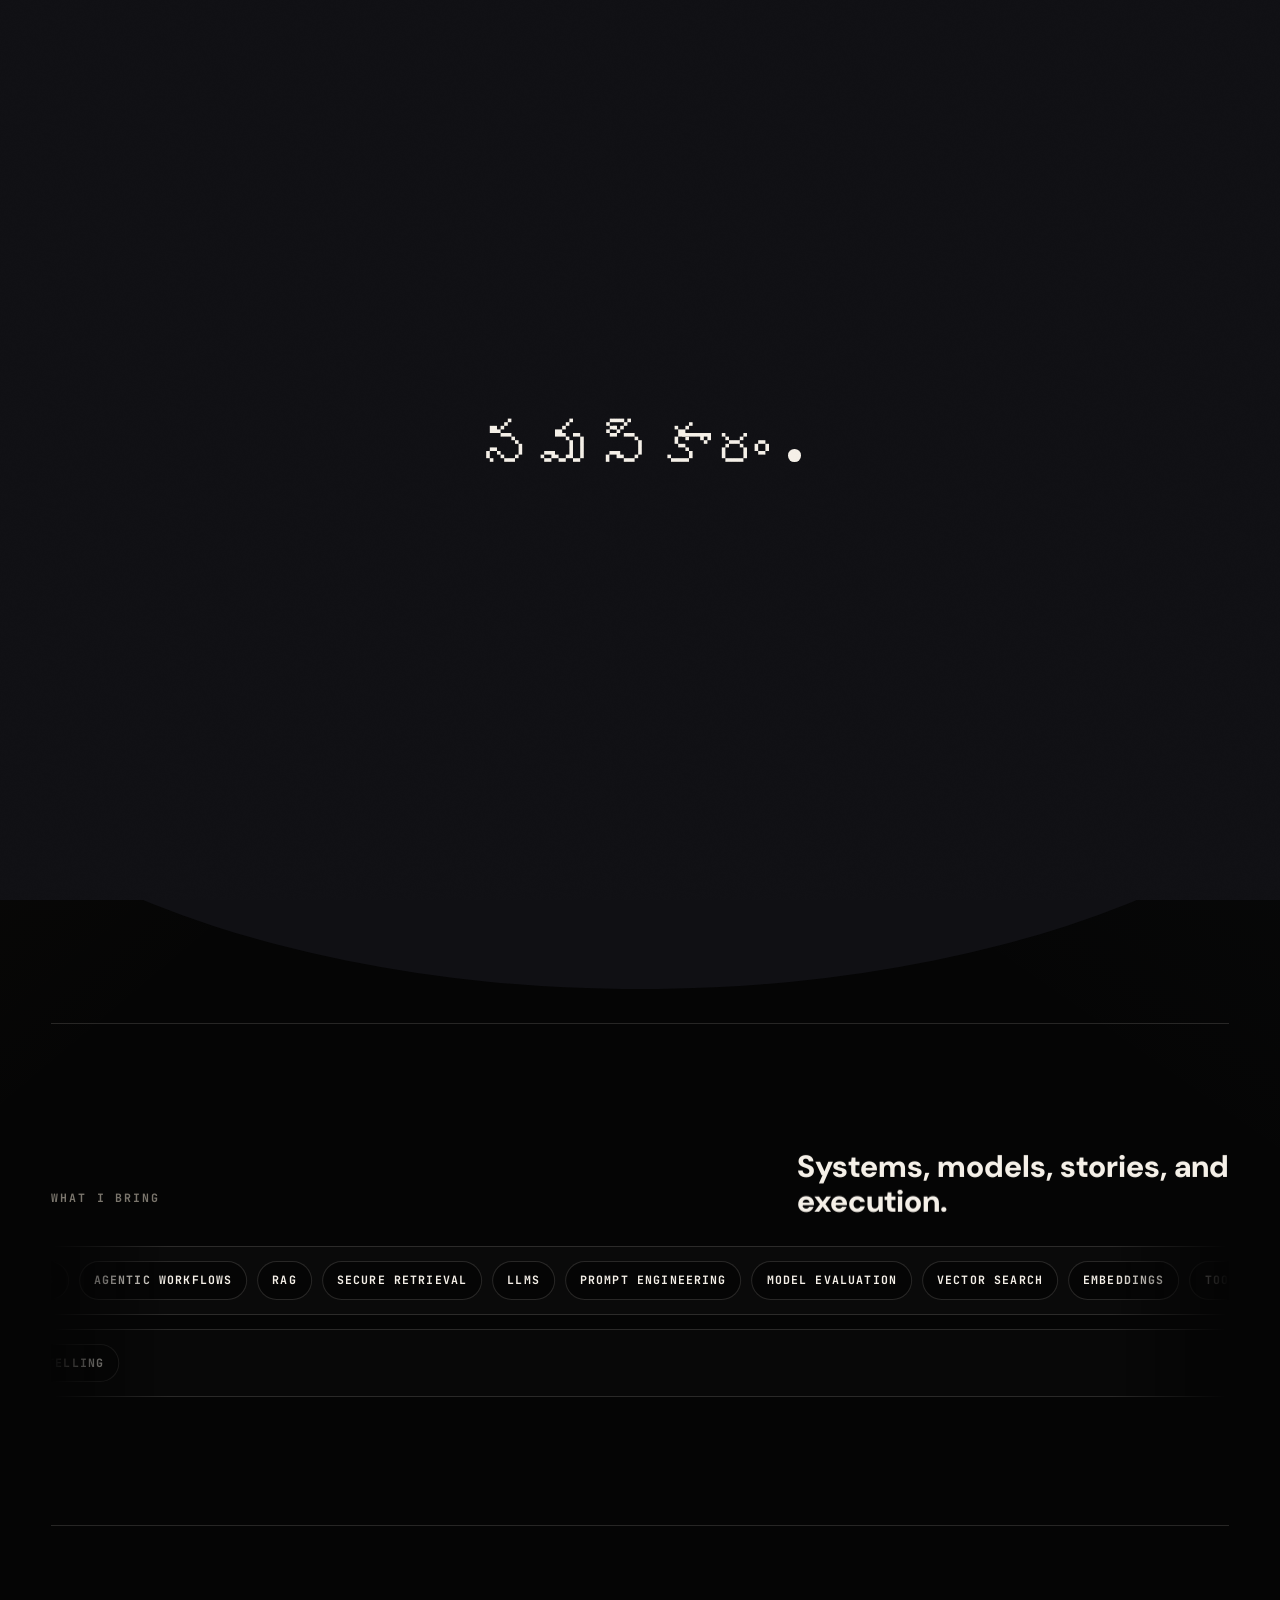
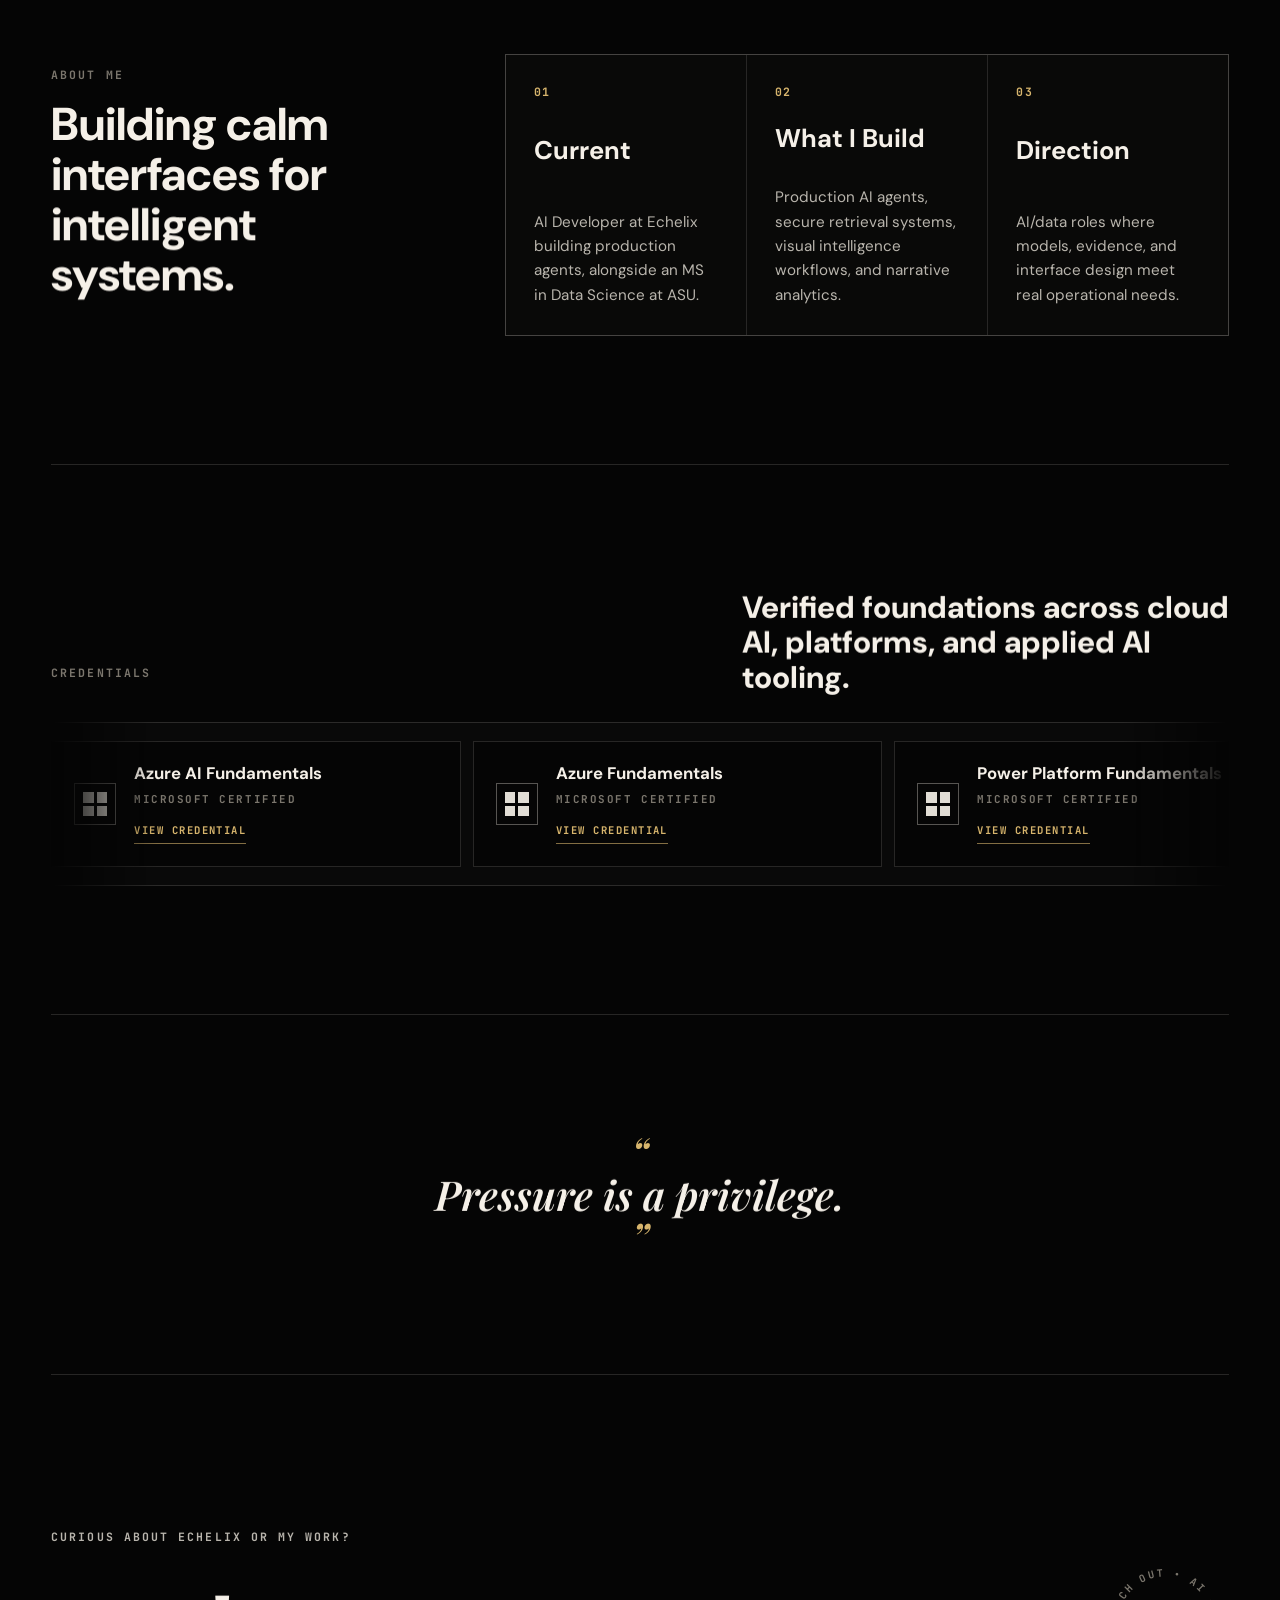
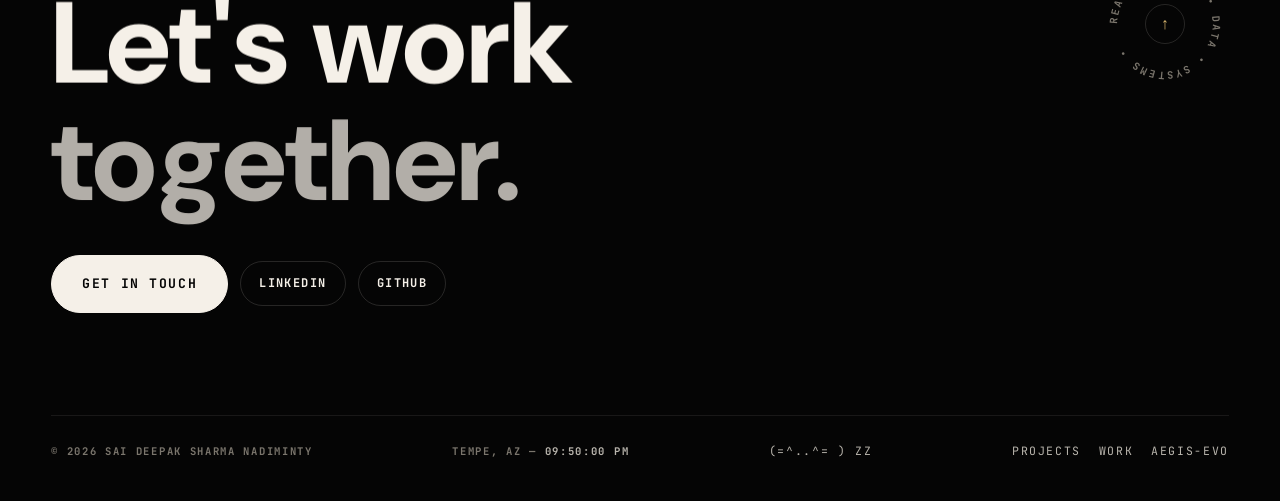
==== commit aed9a84c: "added arcade to nav bar" ====
--- a/index.html
+++ b/index.html
@@ -91,6 +91,7 @@
             <a href="aegis-evo.html">Aegis-Evo</a>
             <a href="resume_new.pdf">Resume</a>
         </nav>
+            <a class="arcade-cat" href="arcade.html" aria-label="Enter the arcade" title="The arcade"><svg viewBox="0 0 12 8" shape-rendering="crispEdges" aria-hidden="true" focusable="false"><g fill="currentColor"><rect x="1" y="0" width="1" height="1"/><rect x="3" y="0" width="1" height="1"/><rect x="1" y="1" width="1" height="1"/><rect x="2" y="1" width="1" height="1"/><rect x="3" y="1" width="1" height="1"/><rect x="1" y="2" width="1" height="1"/><rect x="2" y="2" width="1" height="1"/><rect x="3" y="2" width="1" height="1"/><rect x="10" y="2" width="1" height="1"/><rect x="2" y="3" width="1" height="1"/><rect x="3" y="3" width="1" height="1"/><rect x="4" y="3" width="1" height="1"/><rect x="5" y="3" width="1" height="1"/><rect x="6" y="3" width="1" height="1"/><rect x="7" y="3" width="1" height="1"/><rect x="8" y="3" width="1" height="1"/><rect x="9" y="3" width="1" height="1"/><rect x="10" y="3" width="1" height="1"/><rect x="2" y="4" width="1" height="1"/><rect x="3" y="4" width="1" height="1"/><rect x="4" y="4" width="1" height="1"/><rect x="5" y="4" width="1" height="1"/><rect x="6" y="4" width="1" height="1"/><rect x="7" y="4" width="1" height="1"/><rect x="8" y="4" width="1" height="1"/><rect x="9" y="4" width="1" height="1"/><rect x="2" y="5" width="1" height="1"/><rect x="3" y="5" width="1" height="1"/><rect x="4" y="5" width="1" height="1"/><rect x="5" y="5" width="1" height="1"/><rect x="6" y="5" width="1" height="1"/><rect x="7" y="5" width="1" height="1"/><rect x="8" y="5" width="1" height="1"/><rect x="9" y="5" width="1" height="1"/><rect x="2" y="6" width="1" height="1"/><rect x="4" y="6" width="1" height="1"/><rect x="7" y="6" width="1" height="1"/><rect x="9" y="6" width="1" height="1"/><rect x="2" y="7" width="1" height="1"/><rect x="4" y="7" width="1" height="1"/><rect x="7" y="7" width="1" height="1"/><rect x="9" y="7" width="1" height="1"/></g></svg></a>
             <a class="status-pill" href="#contact" aria-label="Reach out to learn more about Echelix or my work"><i aria-hidden="true"></i><span>Reach out</span></a>
             <button class="palette-chip" type="button" data-palette-open aria-label="Open command palette (Ctrl+K)">&#8984;K</button>
             <button class="nav-toggle" type="button" aria-label="Open navigation" aria-expanded="false"><span></span></button>
--- a/styles.css
+++ b/styles.css
@@ -2306,6 +2306,31 @@
     display: flex;
     align-items: center;
     gap: clamp(12px, 1.8vw, 22px);
+}
+
+/* Pixel cat in the nav: the visible door to the arcade. */
+.arcade-cat {
+    display: inline-grid;
+    place-items: center;
+    width: 42px;
+    height: 42px;
+    border: 1px solid var(--line);
+    border-radius: 999px;
+    color: var(--platinum);
+    text-decoration: none;
+    transition: color var(--dur-fast) ease, border-color var(--dur-fast) ease, transform var(--dur-fast) var(--ease-out);
+}
+
+.arcade-cat svg {
+    width: 22px;
+    height: auto;
+}
+
+.arcade-cat:hover,
+.arcade-cat:focus-visible {
+    color: var(--gold);
+    border-color: rgba(215, 181, 109, 0.52);
+    transform: translateY(-2px);
 }
 
 .status-pill {
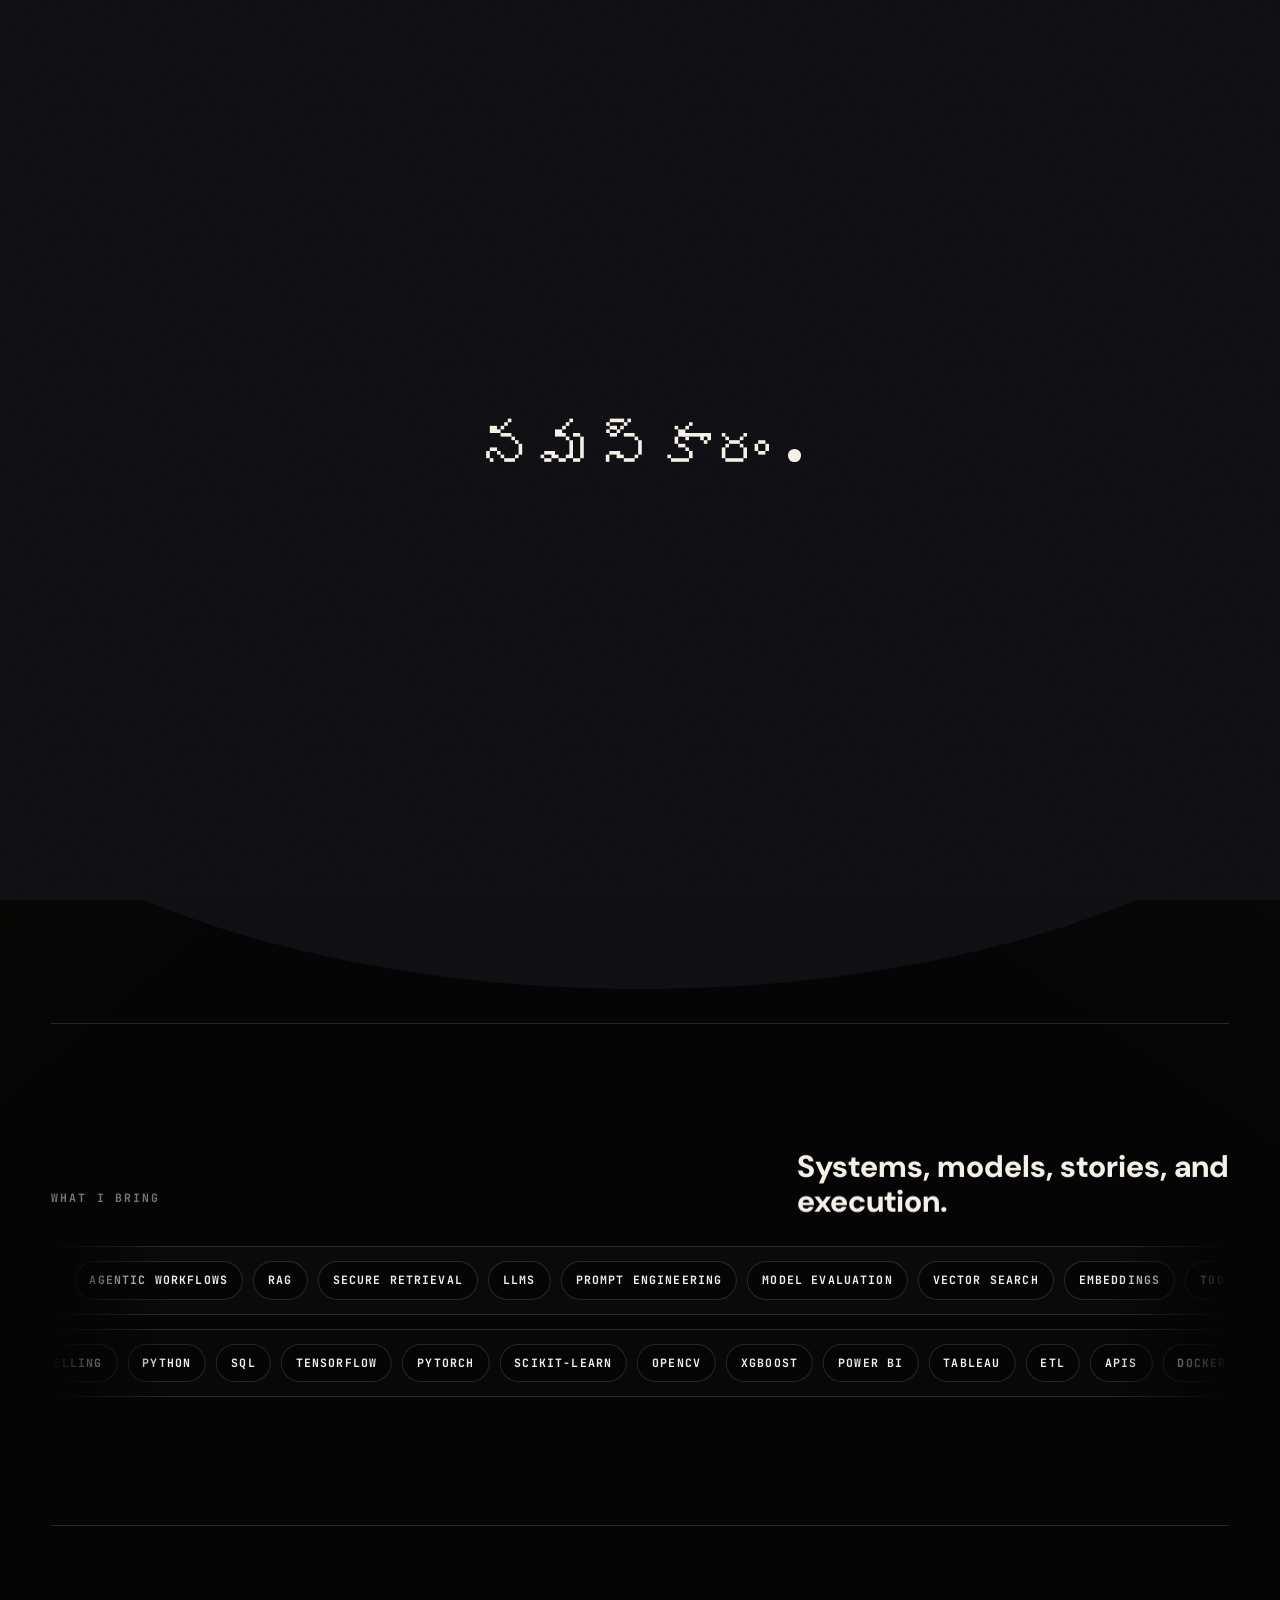
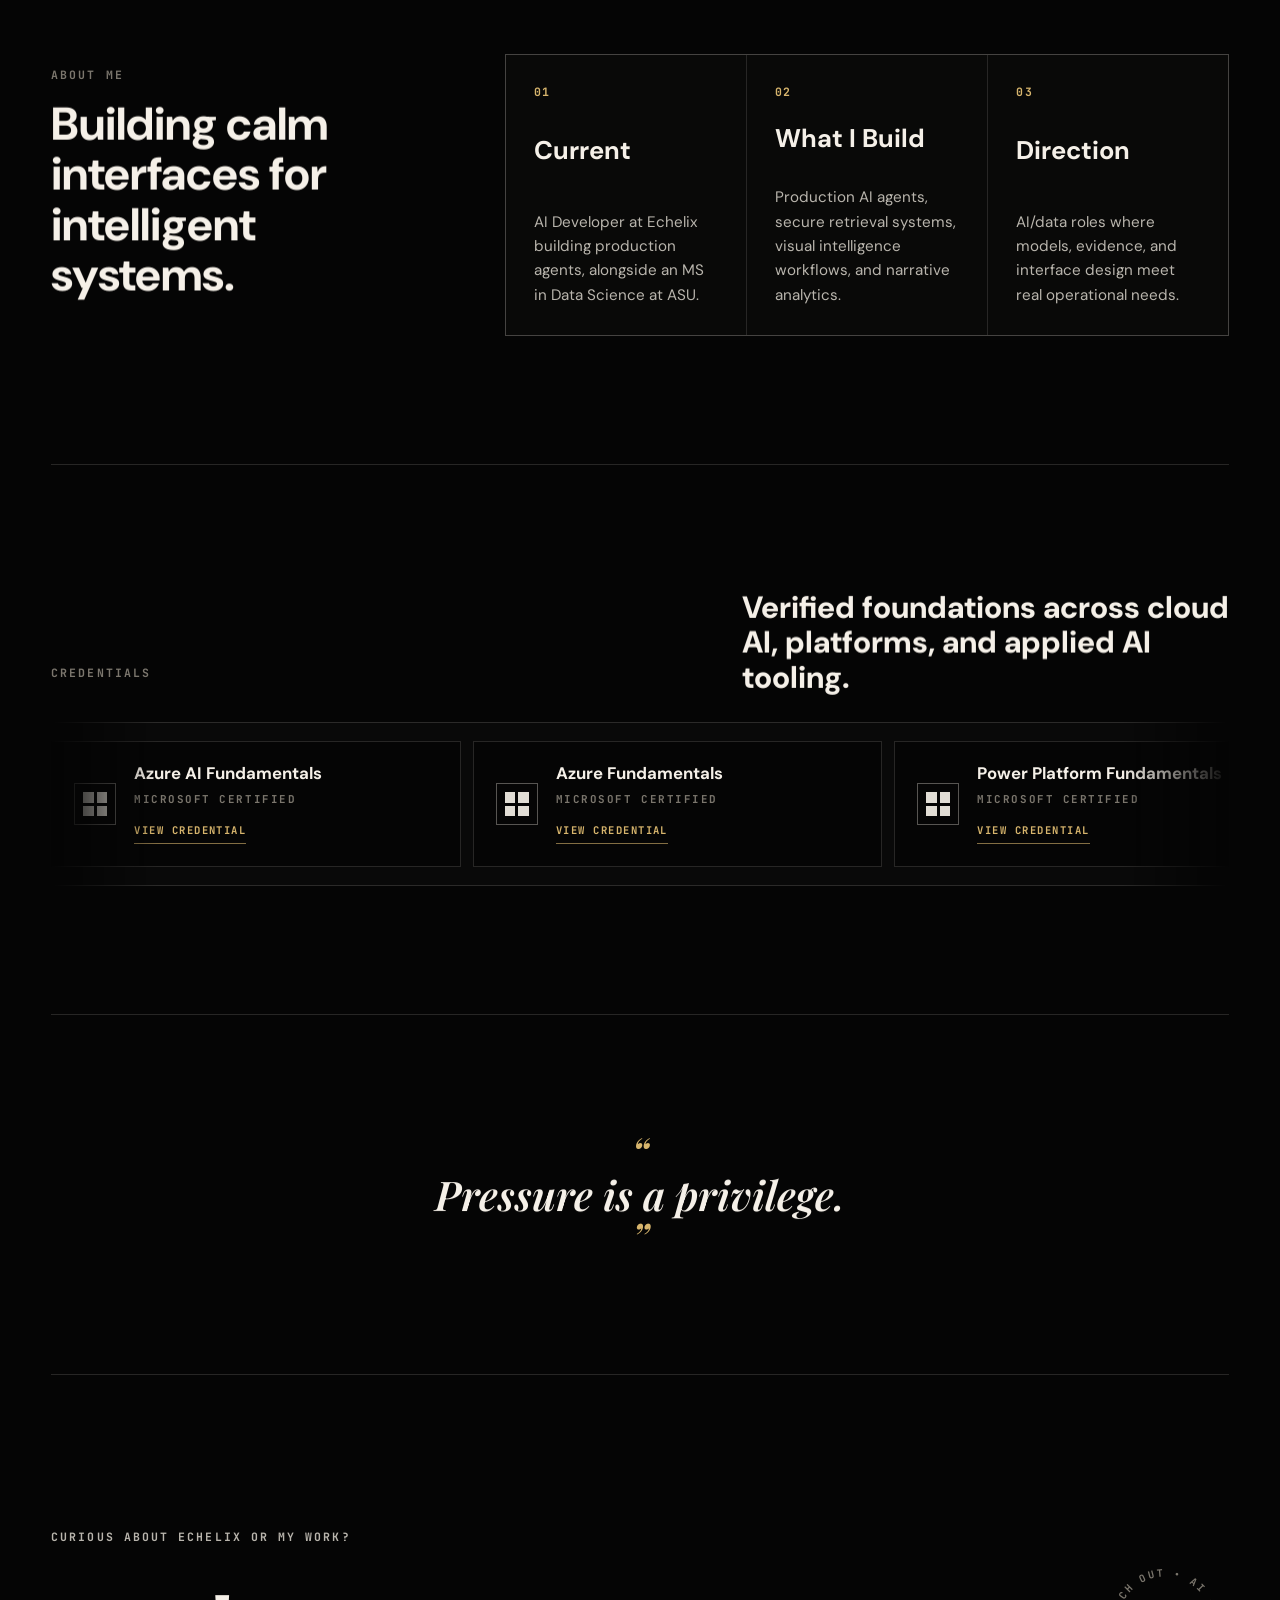
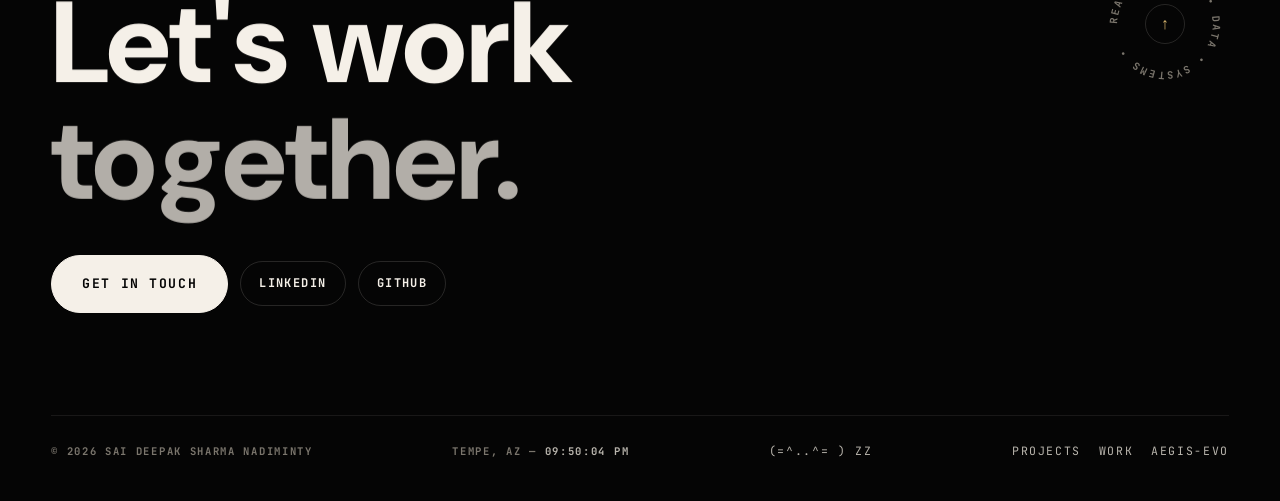
==== commit 9170eab4: "fixing bugs" ====
--- a/index.html
+++ b/index.html
@@ -93,7 +93,7 @@
         </nav>
             <a class="arcade-cat" href="arcade.html" aria-label="Enter the arcade" title="The arcade"><svg viewBox="0 0 12 8" shape-rendering="crispEdges" aria-hidden="true" focusable="false"><g fill="currentColor"><rect x="1" y="0" width="1" height="1"/><rect x="3" y="0" width="1" height="1"/><rect x="1" y="1" width="1" height="1"/><rect x="2" y="1" width="1" height="1"/><rect x="3" y="1" width="1" height="1"/><rect x="1" y="2" width="1" height="1"/><rect x="2" y="2" width="1" height="1"/><rect x="3" y="2" width="1" height="1"/><rect x="10" y="2" width="1" height="1"/><rect x="2" y="3" width="1" height="1"/><rect x="3" y="3" width="1" height="1"/><rect x="4" y="3" width="1" height="1"/><rect x="5" y="3" width="1" height="1"/><rect x="6" y="3" width="1" height="1"/><rect x="7" y="3" width="1" height="1"/><rect x="8" y="3" width="1" height="1"/><rect x="9" y="3" width="1" height="1"/><rect x="10" y="3" width="1" height="1"/><rect x="2" y="4" width="1" height="1"/><rect x="3" y="4" width="1" height="1"/><rect x="4" y="4" width="1" height="1"/><rect x="5" y="4" width="1" height="1"/><rect x="6" y="4" width="1" height="1"/><rect x="7" y="4" width="1" height="1"/><rect x="8" y="4" width="1" height="1"/><rect x="9" y="4" width="1" height="1"/><rect x="2" y="5" width="1" height="1"/><rect x="3" y="5" width="1" height="1"/><rect x="4" y="5" width="1" height="1"/><rect x="5" y="5" width="1" height="1"/><rect x="6" y="5" width="1" height="1"/><rect x="7" y="5" width="1" height="1"/><rect x="8" y="5" width="1" height="1"/><rect x="9" y="5" width="1" height="1"/><rect x="2" y="6" width="1" height="1"/><rect x="4" y="6" width="1" height="1"/><rect x="7" y="6" width="1" height="1"/><rect x="9" y="6" width="1" height="1"/><rect x="2" y="7" width="1" height="1"/><rect x="4" y="7" width="1" height="1"/><rect x="7" y="7" width="1" height="1"/><rect x="9" y="7" width="1" height="1"/></g></svg></a>
             <a class="status-pill" href="#contact" aria-label="Reach out to learn more about Echelix or my work"><i aria-hidden="true"></i><span>Reach out</span></a>
-            <button class="palette-chip" type="button" data-palette-open aria-label="Open command palette (Ctrl+K)">&#8984;K</button>
+            <button class="palette-chip" type="button" data-palette-open aria-label="Open command palette (Ctrl+K)">&#8984;</button>
             <button class="nav-toggle" type="button" aria-label="Open navigation" aria-expanded="false"><span></span></button>
         </div>
     </header>
--- a/styles.css
+++ b/styles.css
@@ -262,10 +262,10 @@
     border-color: rgba(215, 181, 109, 0.52);
 }
 
-/* Without the motion layer the burger only drives the mobile dropdown, so
-   hide it on desktop where the inline links already cover navigation. */
+/* Desktop shows the inline links, so the burger only exists on mobile where
+   it opens the overlay menu. */
 @media (min-width: 901px) {
-    html:not(.has-motion) .nav-toggle {
+    .nav-toggle {
         display: none;
     }
 }
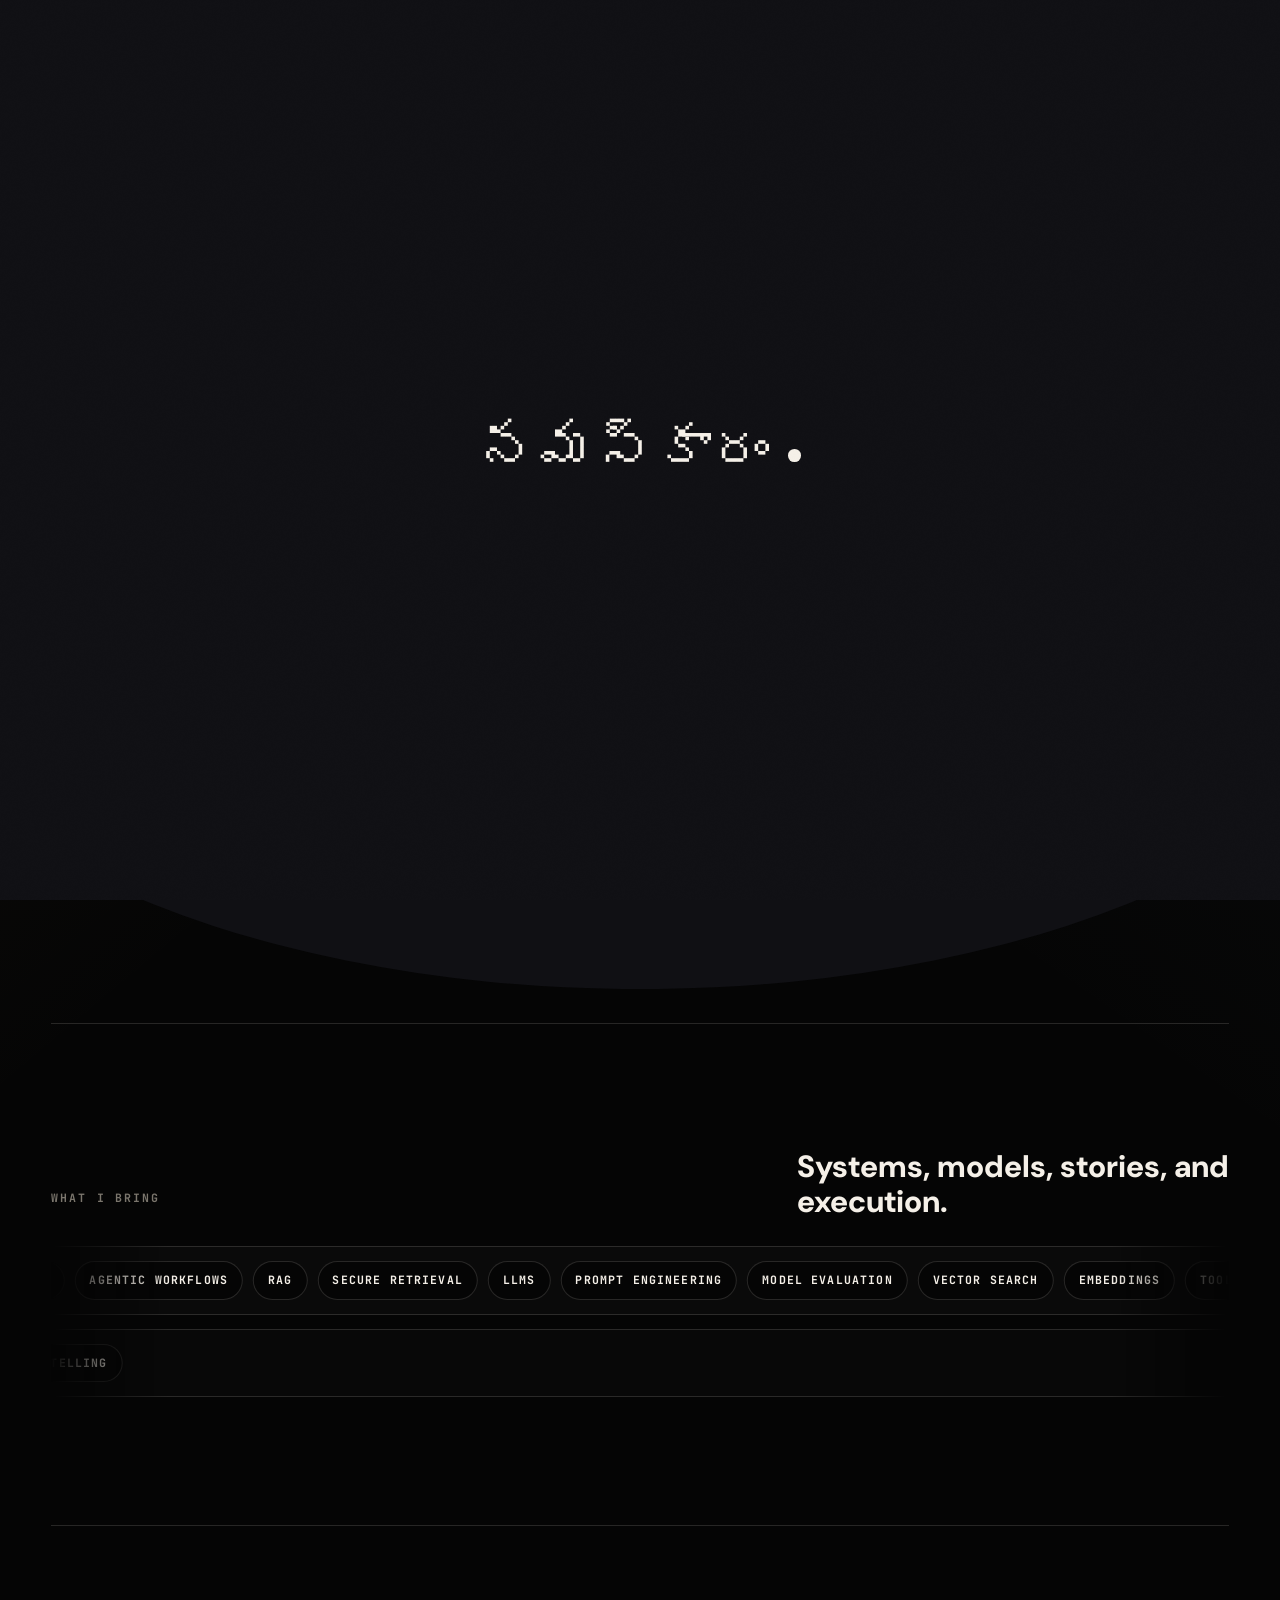
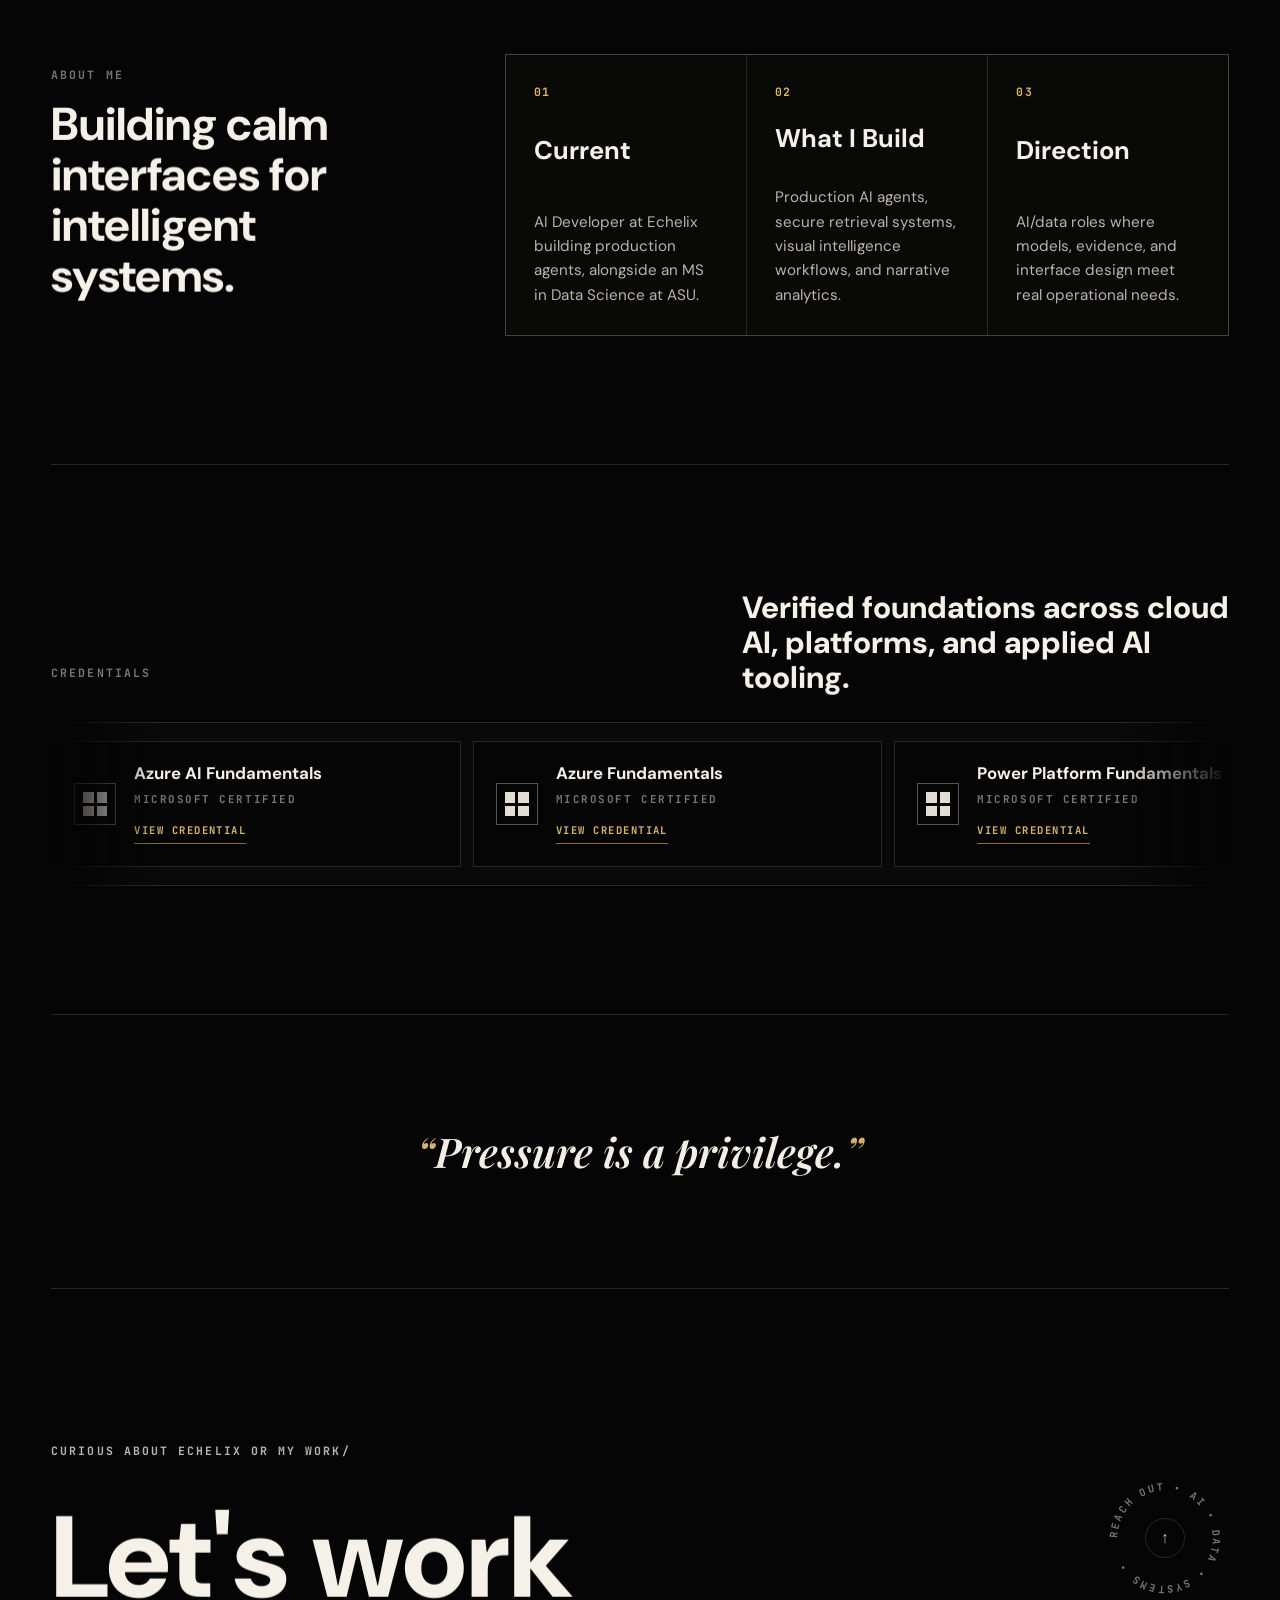
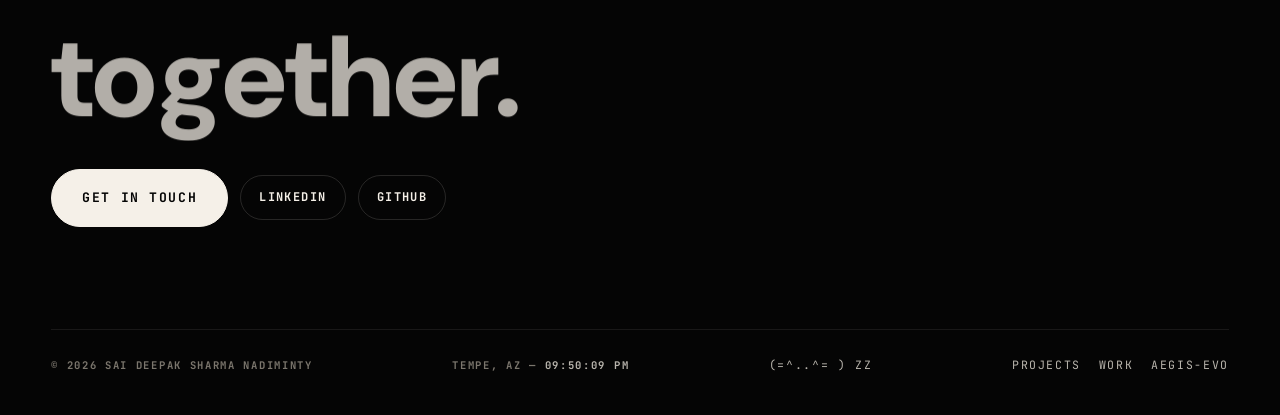
==== commit c9c63aa9: "fixed glitches" ====
--- a/index.html
+++ b/index.html
@@ -32,7 +32,7 @@
             setTimeout(function () { d.classList.remove("is-arriving", "is-loading"); }, 4000);
         })();
     </script>
-    <link rel="stylesheet" href="styles.css?v=next-1" />
+    <link rel="stylesheet" href="styles.css?v=next-3" />
     <noscript>
         <style>
             .loading-screen { display: none !important; }
@@ -317,8 +317,8 @@
     <script src="assets/vendor/gsap.min.js"></script>
     <script src="assets/vendor/ScrollTrigger.min.js"></script>
     <script src="assets/vendor/lenis.min.js"></script>
-    <script src="script.js?v=next-1"></script>
-    <script src="motion.js?v=next-1"></script>
-    <script src="extras.js?v=next-1"></script>
+    <script src="script.js?v=next-3"></script>
+    <script src="motion.js?v=next-3"></script>
+    <script src="extras.js?v=next-3"></script>
 </body>
 </html>
--- a/styles.css
+++ b/styles.css
@@ -1717,16 +1717,33 @@
 /* Custom cursor dot: GSAP-driven, fine pointers only, native cursor kept. */
 .cursor-dot {
     position: fixed;
-    top: -5px;
-    left: -5px;
-    z-index: 300;
-    width: 10px;
-    height: 10px;
+    top: -3px;
+    left: -3px;
+    z-index: 301;
+    width: 6px;
+    height: 6px;
     border-radius: 50%;
-    background: #fff;
-    mix-blend-mode: difference;
+    background: var(--ivory);
     pointer-events: none;
     opacity: 0;
+}
+
+.cursor-ring {
+    position: fixed;
+    top: -17px;
+    left: -17px;
+    z-index: 300;
+    width: 34px;
+    height: 34px;
+    border: 1px solid rgba(245, 240, 232, 0.45);
+    border-radius: 50%;
+    pointer-events: none;
+    opacity: 0;
+    transition: border-color 0.25s ease;
+}
+
+.cursor-ring.is-hot {
+    border-color: rgba(215, 181, 109, 0.9);
 }
 
 /* ---------------------------------------------------------------------------
@@ -2200,7 +2217,9 @@
     opacity: 1;
 }
 
-@media (max-width: 900px) {
+/* Below 1100px the CTA buttons row can run underneath the absolute badge, so
+   drop it into normal flow well before that happens. */
+@media (max-width: 1100px) {
     .spin-badge {
         position: static;
         margin-top: 26px;
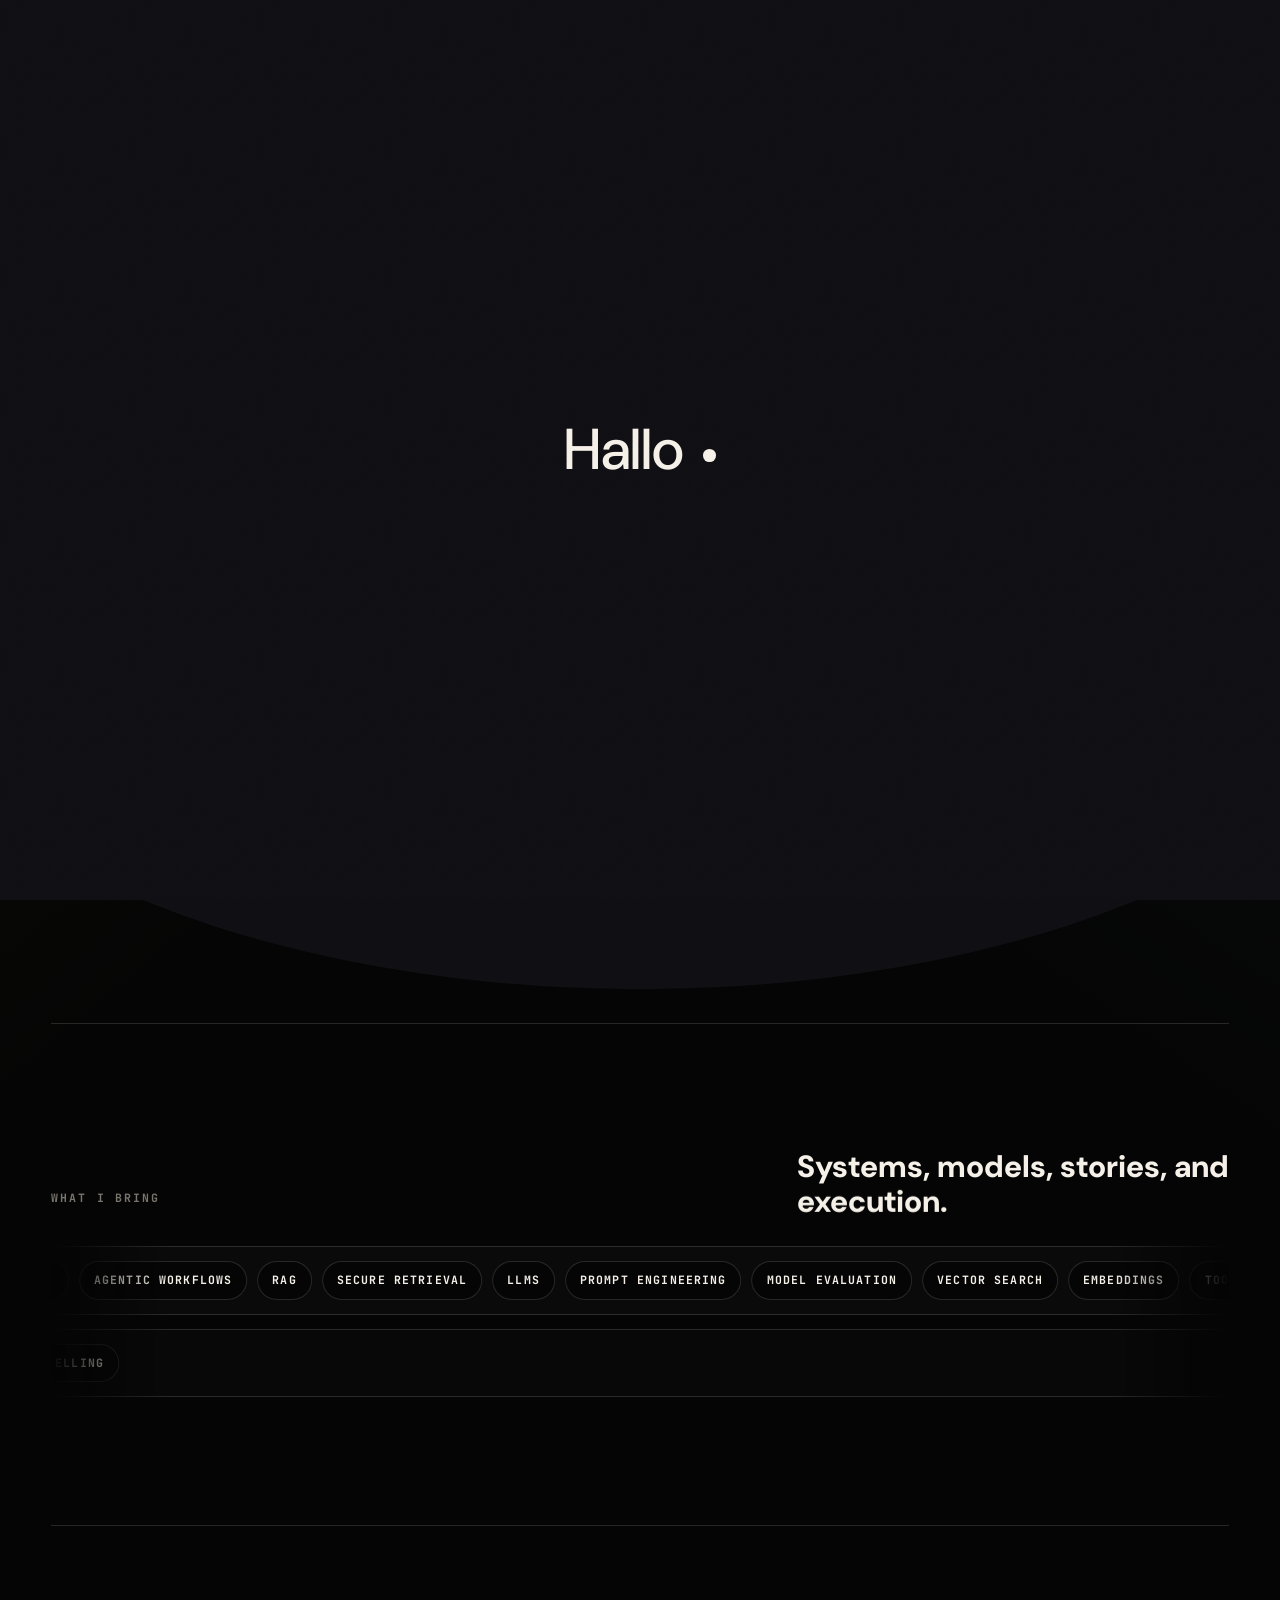
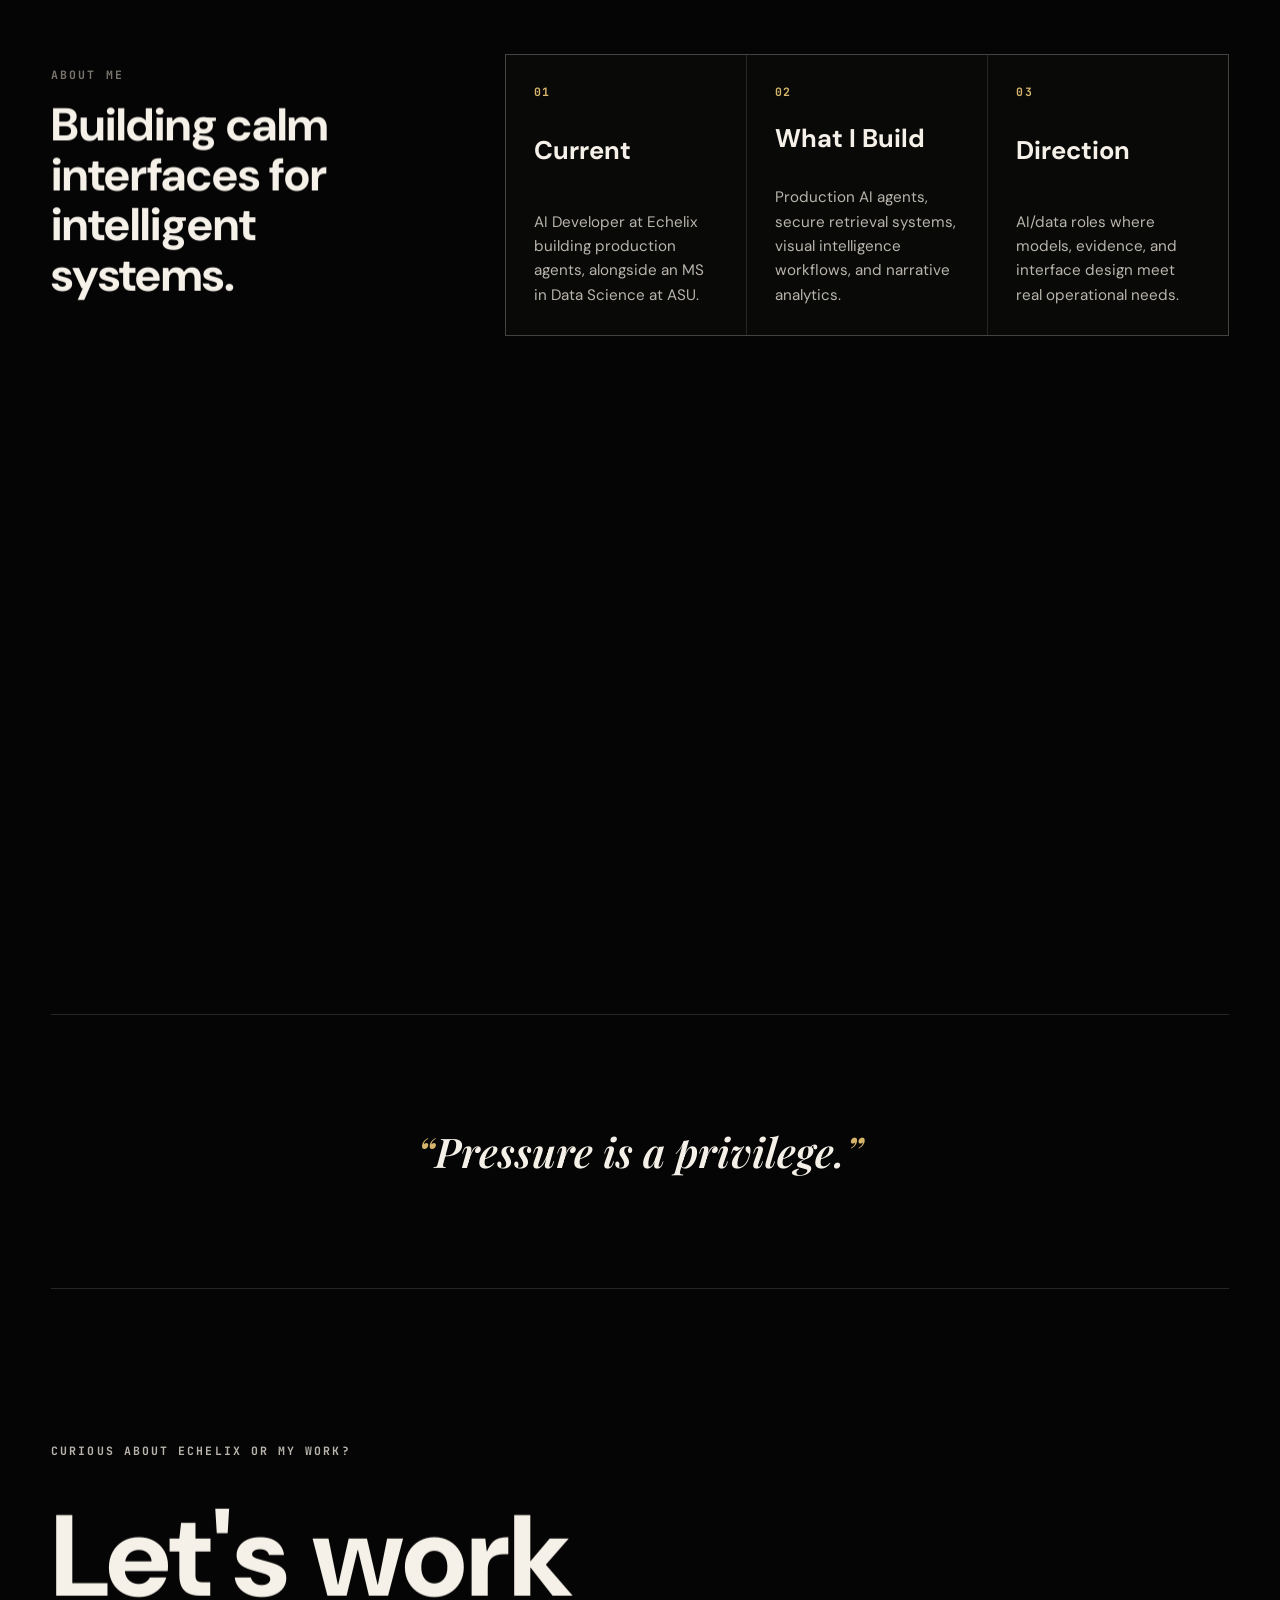
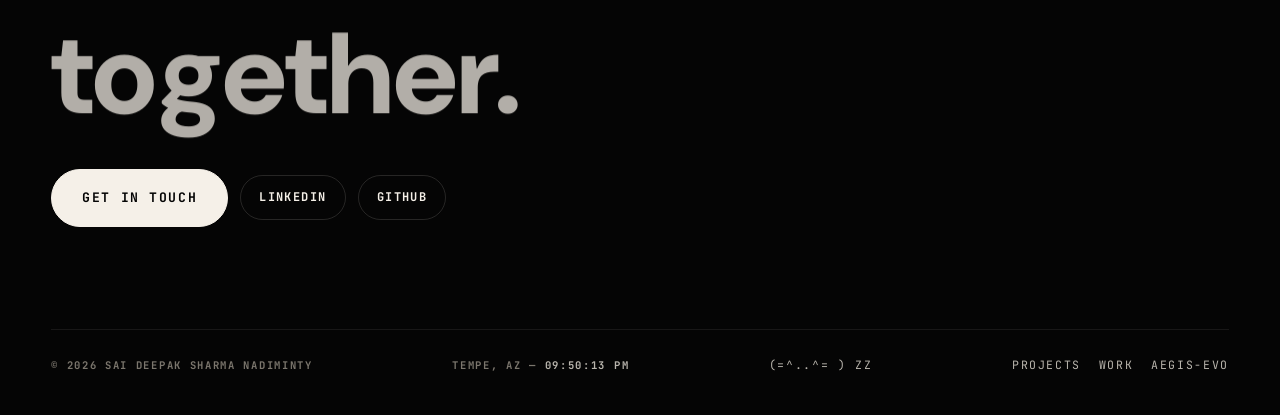
==== commit 0e5c6a79: "removed the circle thingy" ====
--- a/index.html
+++ b/index.html
@@ -294,13 +294,6 @@
                 <a class="button" href="https://www.linkedin.com/in/sai-deepak-sharma-09518b210/" target="_blank" rel="noreferrer"><span>LinkedIn</span></a>
                 <a class="button" href="https://github.com/deepaksharma0801" target="_blank" rel="noreferrer"><span>GitHub</span></a>
             </div>
-            <button class="spin-badge" type="button" data-magnetic aria-label="Back to top">
-                <svg viewBox="0 0 100 100" aria-hidden="true" focusable="false">
-                    <defs><path id="badge-circle" d="M 50,50 m -37,0 a 37,37 0 1,1 74,0 a 37,37 0 1,1 -74,0" /></defs>
-                    <text><textPath href="#badge-circle">REACH OUT &#8226; AI &#8226; DATA &#8226; SYSTEMS &#8226;&#160;</textPath></text>
-                </svg>
-                <span class="spin-badge-arrow" aria-hidden="true">&#8593;</span>
-            </button>
         </div>
         <div class="footer-meta">
             <p>© 2026 Sai Deepak Sharma Nadiminty</p>
--- a/styles.css
+++ b/styles.css
@@ -2123,65 +2123,11 @@
 }
 
 /* ---------------------------------------------------------------------------
-   Creative elements: rotating scroll-top badge, footer clock, card glow.
+   Creative elements: footer clock, card glow.
 --------------------------------------------------------------------------- */
 
 .footer-cta {
     position: relative;
-}
-
-.spin-badge {
-    position: absolute;
-    right: 0;
-    top: clamp(18px, 4vw, 44px);
-    width: clamp(96px, 10vw, 132px);
-    aspect-ratio: 1;
-    display: grid;
-    place-items: center;
-    padding: 0;
-    border: 0;
-    background: transparent;
-    color: var(--dim);
-    cursor: pointer;
-}
-
-.spin-badge svg {
-    position: absolute;
-    inset: 0;
-    width: 100%;
-    height: 100%;
-    animation: badge-spin 18s linear infinite;
-}
-
-.spin-badge text {
-    fill: var(--dim);
-    font-family: var(--mono);
-    font-size: 8px;
-    font-weight: 700;
-    letter-spacing: 0.22em;
-    text-transform: uppercase;
-}
-
-.spin-badge-arrow {
-    display: grid;
-    place-items: center;
-    width: 40px;
-    height: 40px;
-    border: 1px solid var(--line);
-    border-radius: 999px;
-    color: var(--gold);
-    font-size: 1rem;
-    transition: border-color var(--dur-fast) ease, background var(--dur-fast) ease;
-}
-
-.spin-badge:hover .spin-badge-arrow,
-.spin-badge:focus-visible .spin-badge-arrow {
-    border-color: rgba(215, 181, 109, 0.55);
-    background: rgba(245, 240, 232, 0.045);
-}
-
-@keyframes badge-spin {
-    to { transform: rotate(360deg); }
 }
 
 .footer-time {
@@ -2215,16 +2161,6 @@
 
 .glow-host:hover .glow {
     opacity: 1;
-}
-
-/* Below 1100px the CTA buttons row can run underneath the absolute badge, so
-   drop it into normal flow well before that happens. */
-@media (max-width: 1100px) {
-    .spin-badge {
-        position: static;
-        margin-top: 26px;
-        justify-self: start;
-    }
 }
 
 @media (prefers-reduced-motion: reduce) {
